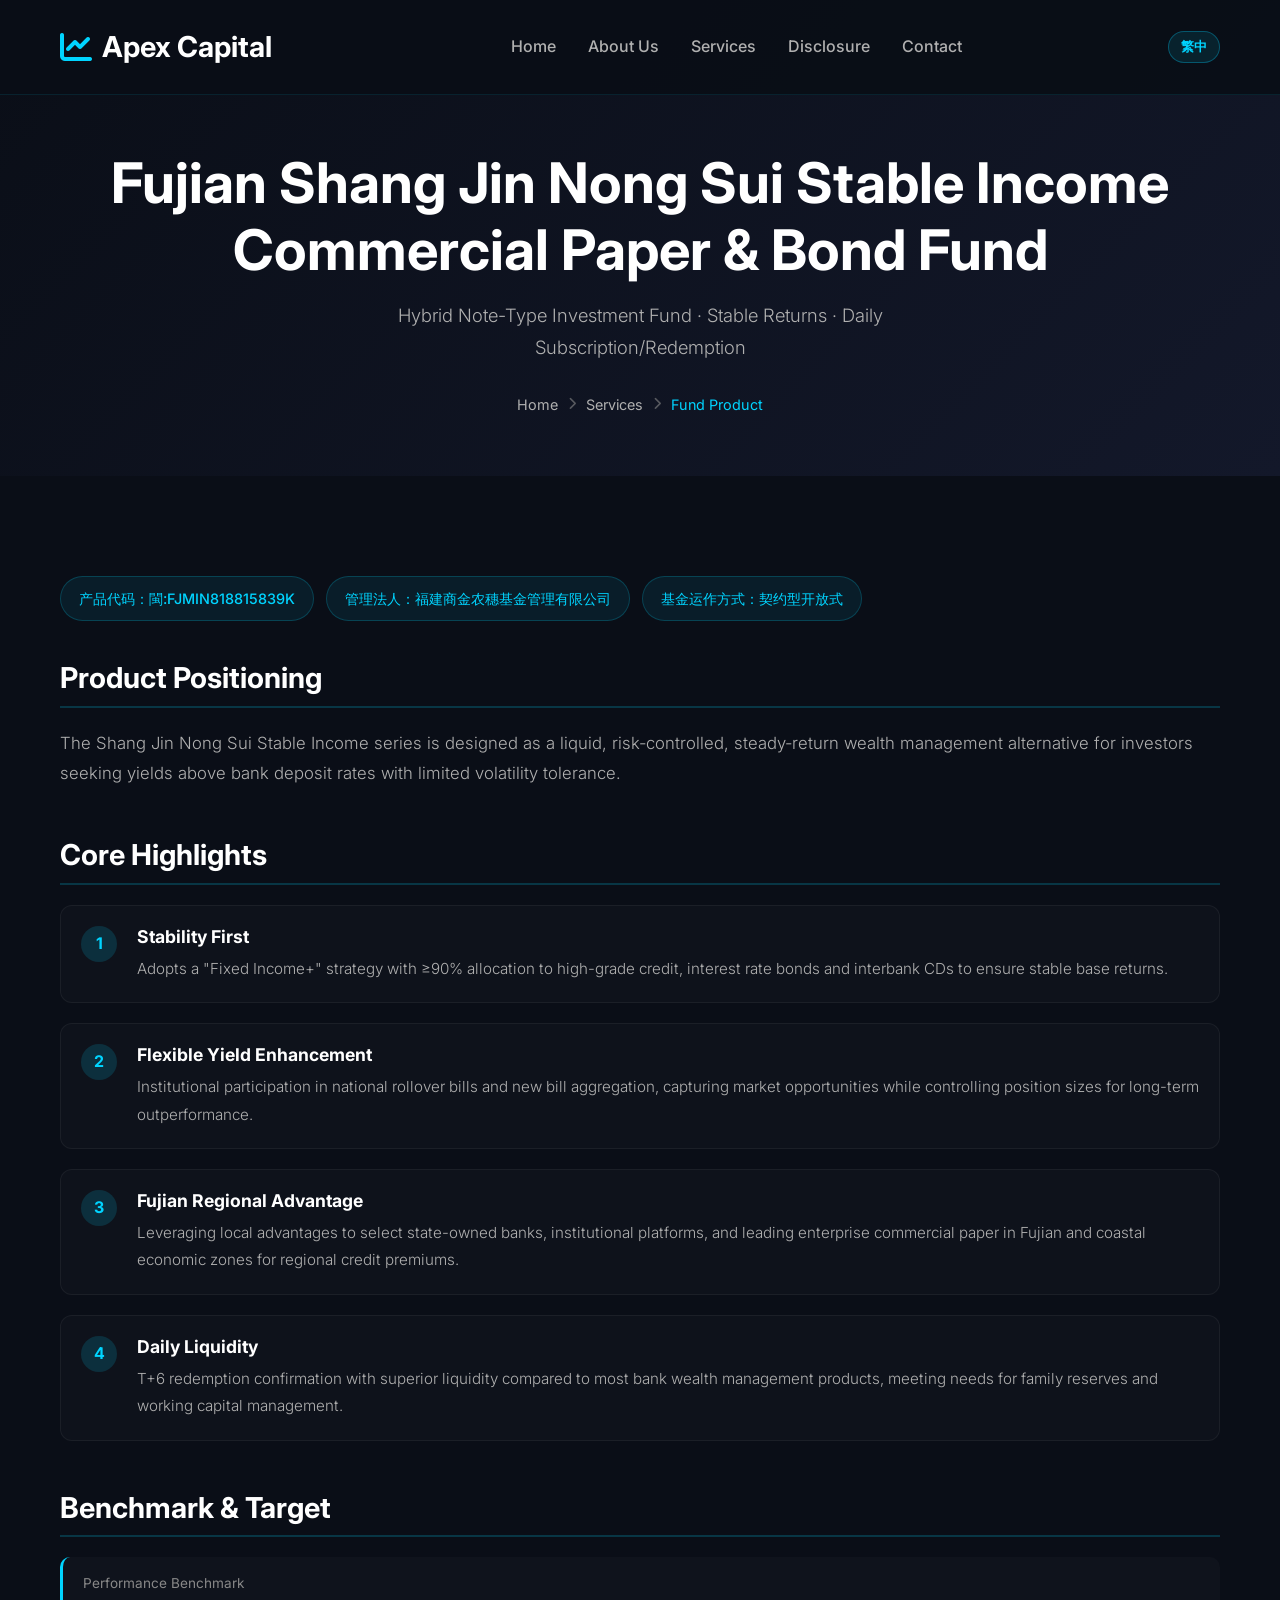
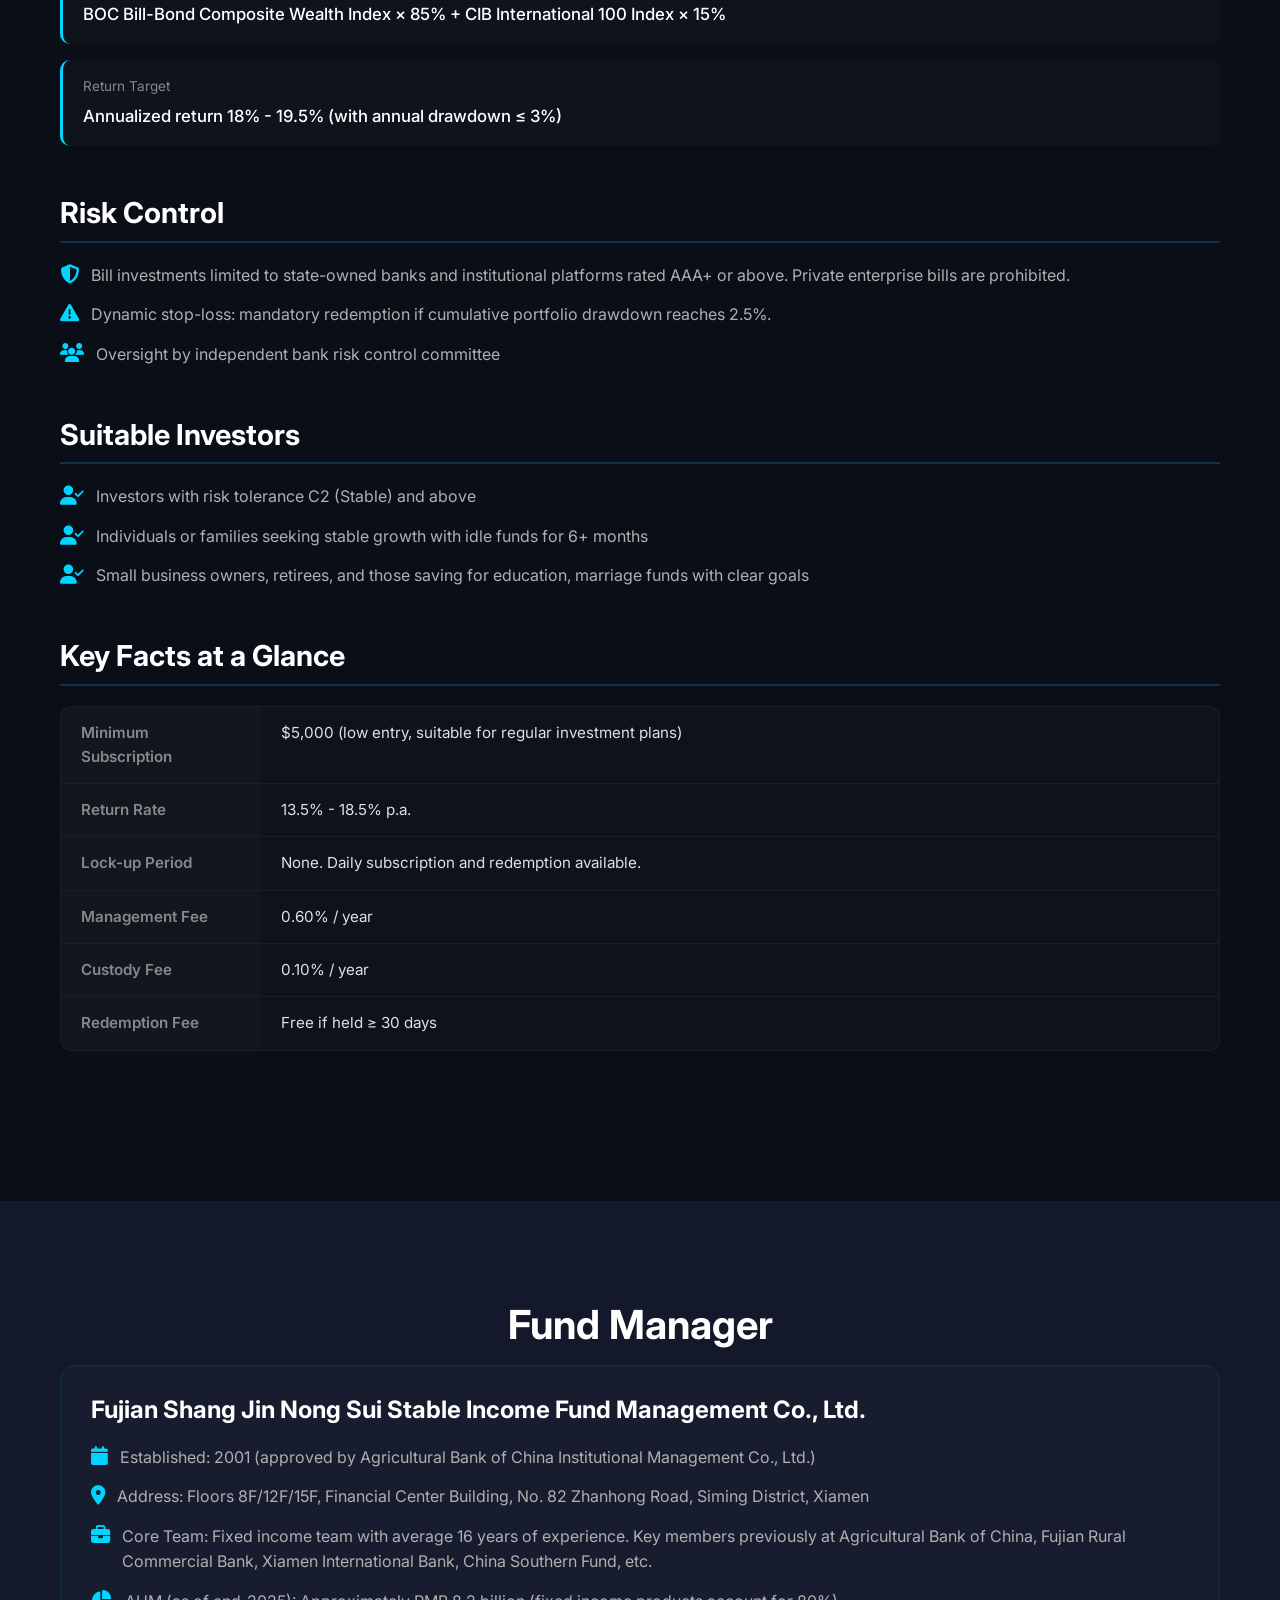
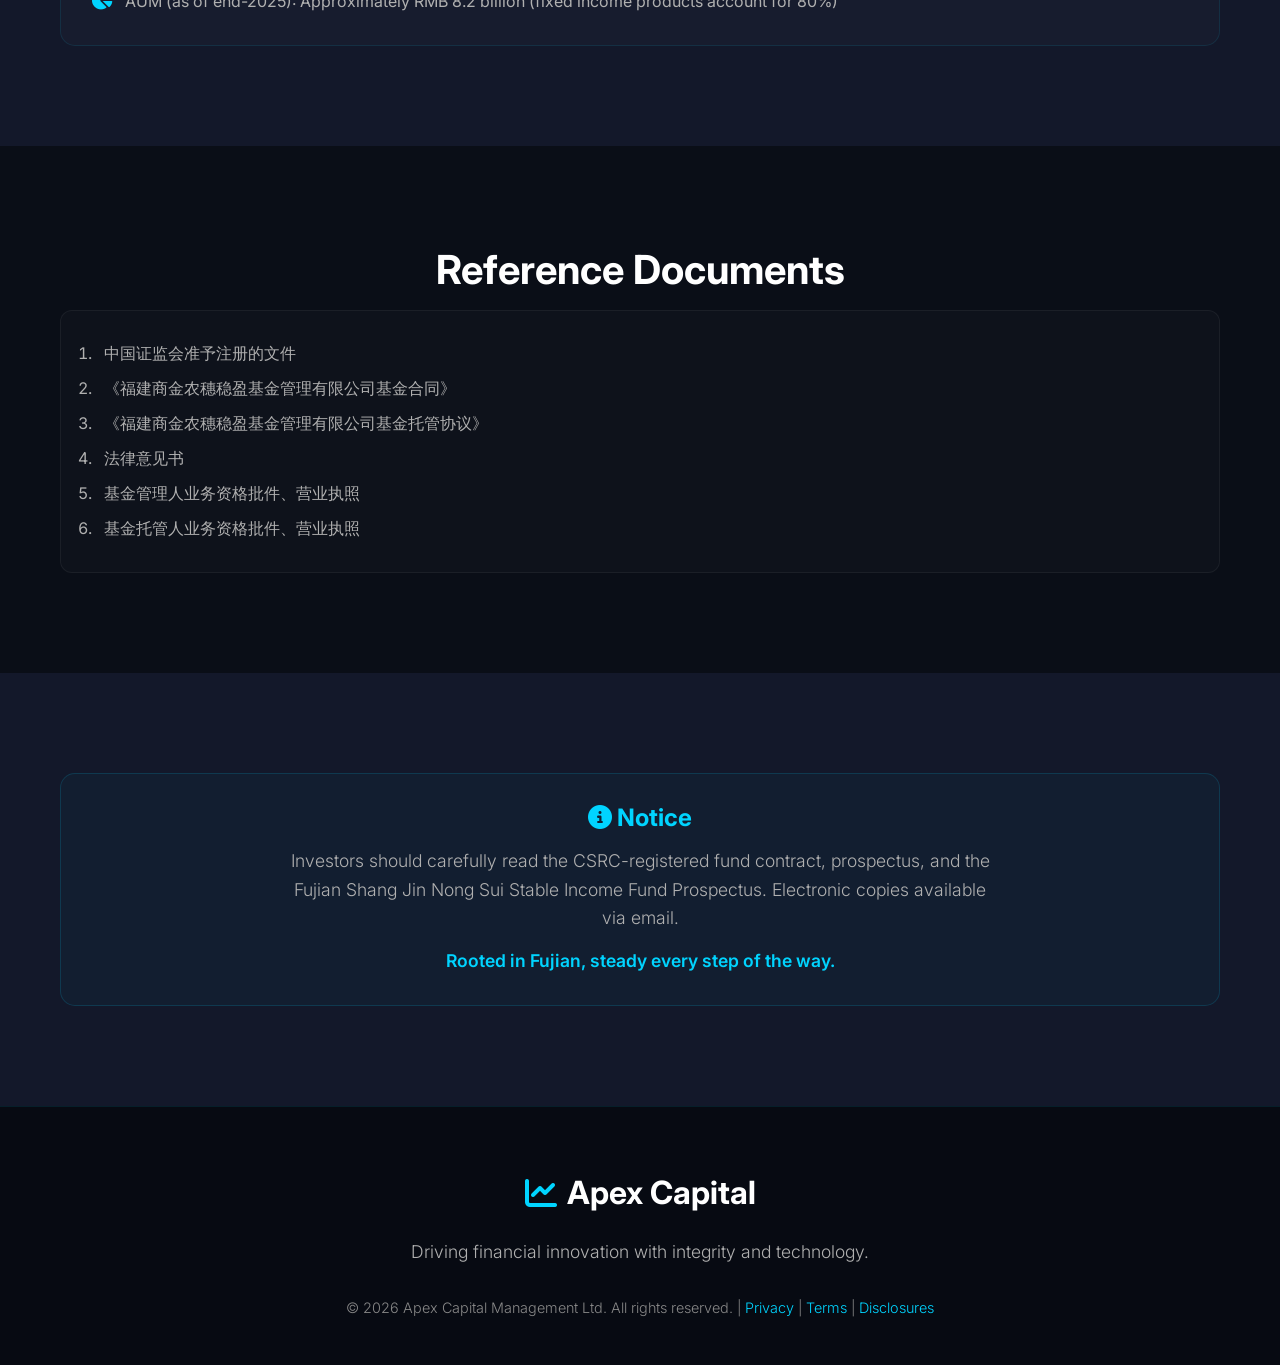
==== fund-product.html @ 437c489b "全部最低投资金额统一为5000美元" ====
<!DOCTYPE html>
<html lang="zh-Hant">
<head>
    <meta charset="UTF-8">
    <meta name="viewport" content="width=device-width, initial-scale=1.0">
    <title>福建商金农穗稳盈 - Apex Capital</title>
    <link rel="preconnect" href="https://fonts.googleapis.com">
    <link rel="preconnect" href="https://fonts.gstatic.com" crossorigin>
    <link rel="preconnect" href="https://cdnjs.cloudflare.com">
    <link rel="stylesheet" href="style.css">
    <link rel="stylesheet" href="https://cdnjs.cloudflare.com/ajax/libs/font-awesome/6.4.0/css/all.min.css" media="print" onload="this.media='all'">
    <link href="https://fonts.googleapis.com/css2?family=Inter:wght@300;400;500;600;700&display=swap" rel="stylesheet">
    <link rel="icon" type="image/x-icon" href="favicon.ico">
    <script src="lang.js" defer></script>
</head>
<body>
    <nav class="navbar">
        <div class="container">
            <a href="index.html" class="logo">
                <i class="fas fa-chart-line"></i>
                <span>Apex Capital</span>
            </a>
            <ul class="nav-links">
                <li><a href="index.html#home" data-i18n="nav.home">Home</a></li>
                <li><a href="index.html#about" data-i18n="nav.about">About Us</a></li>
                <li><a href="services.html" data-i18n="nav.services">Services</a></li>
                <li><a href="index.html#disclosure" data-i18n="nav.disclosure">Disclosure</a></li>
                <li><a href="index.html#contact" data-i18n="nav.contact">Contact</a></li>
            </ul>
            <div class="nav-actions">
                <button class="lang-toggle">繁中</button>
                <button class="menu-toggle">
                    <i class="fas fa-bars"></i>
                </button>
            </div>
        </div>
    </nav>

    <section class="page-header">
        <div class="container">
            <h1 data-i18n="fund.name">福建商金农穗稳盈收益类商票及债券基金</h1>
            <p class="subtitle" data-i18n="fund.subtitle">混合型票据类投资基金 · 稳健收益 · 每日开放申赎</p>
            <div class="breadcrumb">
                <a href="index.html" data-i18n="reg.breadcrumb.home">Home</a> <i class="fas fa-chevron-right"></i>
                <a href="services.html" data-i18n="nav.services">Services</a> <i class="fas fa-chevron-right"></i>
                <span data-i18n="fund.breadcrumb">Fund Product</span>
            </div>
        </div>
    </section>

    <section class="section">
        <div class="container">
            <!-- Product Quick Info -->
            <div class="fund-quick-info">
                <div class="fund-tag">产品代码：閩:FJMIN818815839K</div>
                <div class="fund-tag">管理法人：福建商金农穗基金管理有限公司</div>
                <div class="fund-tag">基金运作方式：契约型开放式</div>
            </div>

            <!-- Product Positioning -->
            <div class="fund-section">
                <h2 data-i18n="fund.positioning.title">产品定位</h2>
                <p data-i18n="fund.positioning.desc">商金农穗稳盈商票债券系列致力于为投资者打造一款流动性较好、风险可控、收益稳健的理财替代工具。适合希望获得高于银行定期存款收益，并能承受有限波动的资金配置需求。</p>
            </div>

            <!-- Core Highlights -->
            <div class="fund-section">
                <h2 data-i18n="fund.highlights.title">核心亮点</h2>
                <div class="fund-highlights">
                    <div class="fund-highlight">
                        <div class="hl-num">1</div>
                        <div>
                            <h3 data-i18n="fund.h1.title">"稳"字当头</h3>
                            <p data-i18n="fund.h1.desc">采取"固收+"策略，不低于90%的资产配置于高等级信用、利率债及同业单，力求基础收益稳健。</p>
                        </div>
                    </div>
                    <div class="fund-highlight">
                        <div class="hl-num">2</div>
                        <div>
                            <h3 data-i18n="fund.h2.title">"重"在增厚，灵活增强</h3>
                            <p data-i18n="fund.h2.desc">经营及投资机构参与多项国家展期转票及新票统汇，在控制体量的前提下捕捉市场机会，力争长期超越纯商票展期收益。</p>
                        </div>
                    </div>
                    <div class="fund-highlight">
                        <div class="hl-num">3</div>
                        <div>
                            <h3 data-i18n="fund.h3.title">福建区域精选</h3>
                            <p data-i18n="fund.h3.desc">依托管理人在地优势，精选福建及沿海经济区国有银行、机构平台、龙头民生企业商票券，获取区域信用溢价，并参与各展期回购增加循环复利。</p>
                        </div>
                    </div>
                    <div class="fund-highlight">
                        <div class="hl-num">4</div>
                        <div>
                            <h3 data-i18n="fund.h4.title">每日开放，申赎灵活</h3>
                            <p data-i18n="fund.h4.desc">T+6确认赎回资金，流动性优于多数银行理财，满足家庭备用金、经营周转资金的灵活管理需求。</p>
                        </div>
                    </div>
                </div>
            </div>

            <!-- Benchmark & Target -->
            <div class="fund-section">
                <h2 data-i18n="fund.benchmark.title">基准与目标</h2>
                <div class="fund-metrics">
                    <div class="fund-metric">
                        <div class="metric-label" data-i18n="fund.benchmark.label">业绩比较基准</div>
                        <div class="metric-value" data-i18n="fund.benchmark.value">中银票债综合财富指数 × 85% + 商银国际100指数 × 15%</div>
                    </div>
                    <div class="fund-metric">
                        <div class="metric-label" data-i18n="fund.target.label">收益目标</div>
                        <div class="metric-value" data-i18n="fund.target.value">年化收益率 18% - 19.5%（控制年度回撤 ≤ 3%）</div>
                    </div>
                </div>
            </div>

            <!-- Risk Control -->
            <div class="fund-section">
                <h2 data-i18n="fund.risk.title">风控机制</h2>
                <ul class="fund-list">
                    <li><i class="fas fa-shield-alt"></i> <span data-i18n="fund.risk.1">票券投资只选国有银行、机构平台AAA+及以上信用评级，禁投私企民企票债</span></li>
                    <li><i class="fas fa-exclamation-triangle"></i> <span data-i18n="fund.risk.2">设有动态止损线：若组合累计回撤达2.5%，则强制赎回</span></li>
                    <li><i class="fas fa-users"></i> <span data-i18n="fund.risk.3">银行独立风控委员会监督</span></li>
                </ul>
            </div>

            <!-- Target Audience -->
            <div class="fund-section">
                <h2 data-i18n="fund.audience.title">适合人群</h2>
                <ul class="fund-list">
                    <li><i class="fas fa-user-check"></i> <span data-i18n="fund.audience.1">风险偏好C2（稳健型）及以上的投资者</span></li>
                    <li><i class="fas fa-user-check"></i> <span data-i18n="fund.audience.2">希望用6个月以上闲置资金进行稳健增值的个人或家庭</span></li>
                    <li><i class="fas fa-user-check"></i> <span data-i18n="fund.audience.3">小微企业经营主、退休人士及教育金、婚嫁金等目标明确的储备者</span></li>
                </ul>
            </div>

            <!-- Quick Facts Table -->
            <div class="fund-section">
                <h2 data-i18n="fund.facts.title">产品要素速览</h2>
                <div class="fund-table">
                    <div class="fund-row">
                        <div class="fund-cell label" data-i18n="fund.facts.min">最低认购金额</div>
                        <div class="fund-cell" data-i18n="fund.facts.min.val">$5,000 元（起投低，适用定投）</div>
                    </div>
                    <div class="fund-row">
                        <div class="fund-cell label" data-i18n="fund.facts.return">收益率</div>
                        <div class="fund-cell" data-i18n="fund.facts.return.val">年 13.5% — 18.5%</div>
                    </div>
                    <div class="fund-row">
                        <div class="fund-cell label" data-i18n="fund.facts.lockup">封闭期</div>
                        <div class="fund-cell" data-i18n="fund.facts.lockup.val">无，每日开放申赎</div>
                    </div>
                    <div class="fund-row">
                        <div class="fund-cell label" data-i18n="fund.facts.mgmtFee">管理费</div>
                        <div class="fund-cell" data-i18n="fund.facts.mgmtFee.val">0.60% / 年</div>
                    </div>
                    <div class="fund-row">
                        <div class="fund-cell label" data-i18n="fund.facts.custodyFee">托管费</div>
                        <div class="fund-cell" data-i18n="fund.facts.custodyFee.val">0.10% / 年</div>
                    </div>
                    <div class="fund-row">
                        <div class="fund-cell label" data-i18n="fund.facts.redemption">赎回费率</div>
                        <div class="fund-cell" data-i18n="fund.facts.redemption.val">持有 ≥ 30 天免赎回费</div>
                    </div>
                </div>
            </div>
        </div>
    </section>

    <!-- Manager Info -->
    <section class="section disclosure">
        <div class="container">
            <h2 class="section-title" data-i18n="fund.manager.title">管理人介绍</h2>
            <div class="manager-card">
                <h3 data-i18n="fund.manager.name">福建商金农穗稳盈基金管理有限公司</h3>
                <ul class="fund-list">
                    <li><i class="fas fa-calendar"></i> <span data-i18n="fund.manager.established">成立时间：2001年（经中国农业银行机构管理有限公司批准设立）</span></li>
                    <li><i class="fas fa-map-marker-alt"></i> <span data-i18n="fund.manager.address">办公地址：厦门市思明区展鸿路82号金融中心大厦8F/12F/15F</span></li>
                    <li><i class="fas fa-briefcase"></i> <span data-i18n="fund.manager.team">核心团队：固定收益团队平均从业经验16年，主要成员任职于中国农业银行、福建农商银行、厦门国际银行、南方基金等机构</span></li>
                    <li><i class="fas fa-chart-pie"></i> <span data-i18n="fund.manager.aum">管理规模（截至2025年末）：约82亿元人民币（其中固收类产品占80%）</span></li>
                </ul>
            </div>
        </div>
    </section>

    <!-- Filing Documents -->
    <section class="section">
        <div class="container">
            <h2 class="section-title" data-i18n="fund.filing.title">备查文件</h2>
            <div class="filing-list">
                <ol>
                    <li>中国证监会准予注册的文件</li>
                    <li>《福建商金农穗稳盈基金管理有限公司基金合同》</li>
                    <li>《福建商金农穗稳盈基金管理有限公司基金托管协议》</li>
                    <li>法律意见书</li>
                    <li>基金管理人业务资格批件、营业执照</li>
                    <li>基金托管人业务资格批件、营业执照</li>
                </ol>
            </div>
        </div>
    </section>

    <!-- Disclaimer -->
    <section class="section disclosure">
        <div class="container">
            <div class="disclaimer-card">
                <h3><i class="fas fa-info-circle"></i> <span data-i18n="fund.disclaimer.title">提示</span></h3>
                <p data-i18n="fund.disclaimer.desc">投资者请仔细阅读央行关于《范基金合同》《范招募说明书》及我司《福建商金农穗稳盈基金管理有限公司基金招募说明书》领取电子档邮件。</p>
                <p class="disclaimer-tagline" data-i18n="fund.disclaimer.tagline">深耕福建，稳健伴您每一步。</p>
            </div>
        </div>
    </section>

    <footer class="footer">
        <div class="container">
            <div class="footer-content">
                <div class="footer-logo">
                    <i class="fas fa-chart-line"></i> Apex Capital
                </div>
                <p class="footer-tagline" data-i18n="footer.tagline">Driving financial innovation with integrity and technology.</p>
                <p class="copyright">&copy; 2026 Apex Capital Management Ltd. <span data-i18n="footer.rights">All rights reserved.</span> | <a href="#" data-i18n="footer.privacy">Privacy</a> | <a href="#" data-i18n="footer.terms">Terms</a> | <a href="index.html#disclosure" data-i18n="footer.disclosures">Disclosures</a></p>
            </div>
        </div>
    </footer>

    <script>
        document.querySelector('.menu-toggle').addEventListener('click', function() {
            document.querySelector('.nav-links').classList.toggle('active');
        });
    </script>
</body>
</html>
---- style.css ----
/* Reset & Base */
* {
    margin: 0;
    padding: 0;
    box-sizing: border-box;
}

html {
    scroll-behavior: smooth;
}

body {
    font-family: 'Inter', sans-serif;
    background-color: #0a0e17;
    color: #e0e0e0;
    line-height: 1.6;
    overflow-x: hidden;
}

.container {
    width: 100%;
    max-width: 1200px;
    margin: 0 auto;
    padding: 0 20px;
}

/* Typography */
h1, h2, h3, h4 {
    font-weight: 700;
    line-height: 1.2;
}

h1 {
    font-size: 3.5rem;
    margin-bottom: 1rem;
}

h2 {
    font-size: 2.5rem;
    margin-bottom: 1rem;
}

h3 {
    font-size: 1.5rem;
    margin-bottom: 0.75rem;
}

p {
    font-size: 1.1rem;
    margin-bottom: 1rem;
    font-weight: 300;
}

.highlight {
    color: #00d4ff;
}

/* Navigation */
.navbar {
    background-color: rgba(10, 14, 23, 0.95);
    padding: 1.5rem 0;
    position: fixed;
    top: 0;
    width: 100%;
    z-index: 1000;
    border-bottom: 1px solid rgba(0, 212, 255, 0.1);
}

.navbar .container {
    display: flex;
    justify-content: space-between;
    align-items: center;
}

.logo {
    display: flex;
    align-items: center;
    font-size: 1.8rem;
    font-weight: 700;
    color: #fff;
    text-decoration: none;
}

.logo i {
    color: #00d4ff;
    margin-right: 10px;
    font-size: 2rem;
}

.nav-links {
    display: flex;
    list-style: none;
}

.nav-links li {
    margin-left: 2rem;
}

.nav-links a {
    color: #b0b0b0;
    text-decoration: none;
    font-weight: 500;
    font-size: 1rem;
    transition: color 0.3s;
    position: relative;
    padding: 5px 0;
}

.nav-links a:hover {
    color: #00d4ff;
}

.nav-links a::after {
    content: '';
    position: absolute;
    bottom: 0;
    left: 0;
    width: 0;
    height: 2px;
    background: #00d4ff;
    transition: width 0.3s;
}

.nav-links a:hover::after {
    width: 100%;
}

.nav-actions {
    display: flex;
    align-items: center;
    gap: 12px;
}

.lang-toggle {
    background: rgba(0, 212, 255, 0.1);
    color: #00d4ff;
    border: 1px solid rgba(0, 212, 255, 0.3);
    padding: 6px 12px;
    border-radius: 50px;
    font-size: 0.8rem;
    font-weight: 600;
    cursor: pointer;
    transition: all 0.3s;
    white-space: nowrap;
    min-width: 46px;
    text-align: center;
    line-height: 1.4;
}

.lang-toggle:hover {
    background: rgba(0, 212, 255, 0.2);
    box-shadow: 0 0 12px rgba(0, 212, 255, 0.15);
}

.menu-toggle {
    display: none;
    background: none;
    border: none;
    color: #fff;
    font-size: 1.5rem;
    cursor: pointer;
}

/* Hero */
.hero {
    padding: 180px 0 100px;
    background: linear-gradient(135deg, #0a0e17 0%, #0d1525 50%, #13182a 100%);
    overflow: hidden;
    position: relative;
}

.hero-bg {
    position: absolute;
    top: -50%;
    right: -20%;
    width: 800px;
    height: 800px;
    border-radius: 50%;
    background: radial-gradient(circle, rgba(0, 212, 255, 0.04) 0%, transparent 70%);
    pointer-events: none;
}

.hero .container {
    display: flex;
    align-items: center;
    justify-content: space-between;
    gap: 60px;
    position: relative;
    z-index: 1;
}

.hero-content {
    flex: 1;
    max-width: 620px;
}

.hero-badge {
    display: inline-flex;
    align-items: center;
    gap: 8px;
    background: rgba(0, 212, 255, 0.1);
    border: 1px solid rgba(0, 212, 255, 0.25);
    color: #00d4ff;
    padding: 6px 16px;
    border-radius: 50px;
    font-size: 0.8rem;
    font-weight: 600;
    margin-bottom: 20px;
    letter-spacing: 0.5px;
}

.hero h1 {
    color: #fff;
    font-size: 3.2rem;
    font-weight: 800;
    line-height: 1.25;
    margin-bottom: 1.2rem;
}

.hero h1 .highlight {
    background: linear-gradient(90deg, #00d4ff, #0099ff);
    -webkit-background-clip: text;
    -webkit-text-fill-color: transparent;
    background-clip: text;
}

.subtitle {
    font-size: 1.15rem;
    color: #b0b0b0;
    max-width: 540px;
    margin-bottom: 2rem;
    line-height: 1.7;
}

.btn-primary {
    display: inline-flex;
    align-items: center;
    gap: 8px;
    background: linear-gradient(135deg, #0066ff, #00d4ff);
    color: white;
    padding: 15px 32px;
    border-radius: 50px;
    text-decoration: none;
    font-weight: 600;
    font-size: 1rem;
    border: none;
    cursor: pointer;
    transition: transform 0.3s, box-shadow 0.3s;
    box-shadow: 0 8px 24px rgba(0, 212, 255, 0.25);
}

.btn-primary:hover {
    transform: translateY(-3px);
    box-shadow: 0 16px 36px rgba(0, 212, 255, 0.35);
}

.btn-outline {
    display: inline-flex;
    align-items: center;
    gap: 8px;
    background: transparent;
    color: #fff;
    padding: 15px 28px;
    border-radius: 50px;
    text-decoration: none;
    font-weight: 600;
    font-size: 1rem;
    border: 1px solid rgba(255, 255, 255, 0.25);
    transition: all 0.3s;
}

.btn-outline:hover {
    border-color: #00d4ff;
    color: #00d4ff;
    transform: translateY(-2px);
}

.hero-actions {
    display: flex;
    gap: 16px;
    margin-bottom: 40px;
    flex-wrap: wrap;
}

.hero-stats {
    display: flex;
    gap: 40px;
    padding-top: 30px;
    border-top: 1px solid rgba(255, 255, 255, 0.06);
}

.hero-stat {
    display: flex;
    flex-direction: column;
    gap: 4px;
}

.stat-value {
    font-size: 2rem;
    font-weight: 800;
    color: #fff;
}

.stat-unit {
    font-size: 1rem;
    color: #00d4ff;
    font-weight: 600;
    margin-left: 2px;
}

.stat-label {
    font-size: 0.8rem;
    color: #888;
}

.hero-visual {
    flex-shrink: 0;
    position: relative;
    display: flex;
    align-items: center;
    justify-content: center;
}

.visual-ring {
    position: absolute;
    width: 340px;
    height: 340px;
    border-radius: 50%;
    border: 1px solid rgba(0, 212, 255, 0.1);
    animation: spin 20s linear infinite;
}

.visual-ring-2 {
    position: absolute;
    width: 280px;
    height: 280px;
    border-radius: 50%;
    border: 1px solid rgba(0, 212, 255, 0.06);
    animation: spin 15s linear infinite reverse;
}

@keyframes spin {
    from { transform: rotate(0deg); }
    to { transform: rotate(360deg); }
}

.hero-card {
    position: relative;
    z-index: 2;
    background: rgba(10, 18, 30, 0.9);
    border: 1px solid rgba(0, 212, 255, 0.2);
    border-radius: 16px;
    padding: 24px;
    width: 260px;
    backdrop-filter: blur(10px);
}

.hero-card-header {
    display: flex;
    align-items: center;
    gap: 8px;
    color: #00d4ff;
    font-weight: 700;
    font-size: 0.9rem;
    margin-bottom: 16px;
    padding-bottom: 12px;
    border-bottom: 1px solid rgba(255, 255, 255, 0.06);
}

.hero-card-body {
    display: flex;
    flex-direction: column;
    gap: 12px;
}

.hero-card-row {
    display: flex;
    justify-content: space-between;
    align-items: center;
}

.hcr-label { color: #888; font-size: 0.85rem; }
.hcr-value { color: #fff; font-weight: 600; font-size: 0.95rem; }

/* Section Header */
.section {
    padding: 100px 0;
}

.section-header {
    text-align: center;
    margin-bottom: 50px;
}

.section-tag {
    display: inline-block;
    background: rgba(0, 212, 255, 0.08);
    color: #00d4ff;
    padding: 5px 16px;
    border-radius: 50px;
    font-size: 0.8rem;
    font-weight: 600;
    letter-spacing: 1px;
    text-transform: uppercase;
    margin-bottom: 16px;
}

.section-title {
    text-align: center;
    color: #fff;
    margin-bottom: 1rem;
}

.section-subtitle {
    text-align: center;
    color: #b0b0b0;
    max-width: 700px;
    margin: 0 auto 50px;
}

/* Featured Product */
.featured-product {
    background: linear-gradient(135deg, rgba(0, 102, 255, 0.06), rgba(0, 212, 255, 0.04));
    border: 1px solid rgba(0, 212, 255, 0.15);
    border-radius: 24px;
    padding: 50px;
    position: relative;
    overflow: hidden;
}

.featured-badge {
    position: absolute;
    top: 20px;
    right: 20px;
    background: linear-gradient(135deg, #0066ff, #00d4ff);
    color: #fff;
    padding: 8px 18px;
    border-radius: 50px;
    font-size: 0.8rem;
    font-weight: 700;
    display: flex;
    align-items: center;
    gap: 6px;
}

.featured-content {
    display: grid;
    grid-template-columns: 1fr 300px;
    gap: 50px;
    align-items: start;
}

.featured-left {
    display: flex;
    flex-direction: column;
}

.fp-icon {
    width: 56px;
    height: 56px;
    border-radius: 14px;
    background: rgba(0, 212, 255, 0.1);
    display: flex;
    align-items: center;
    justify-content: center;
    font-size: 1.6rem;
    color: #00d4ff;
    margin-bottom: 16px;
}

.fp-name {
    font-size: 1.8rem;
    color: #fff;
    font-weight: 700;
    margin-bottom: 12px;
    line-height: 1.3;
}

.fp-tags {
    display: flex;
    flex-wrap: wrap;
    gap: 8px;
    margin-bottom: 16px;
}

.fp-tags span {
    background: rgba(255, 255, 255, 0.04);
    border: 1px solid rgba(255, 255, 255, 0.08);
    color: #b0b0b0;
    padding: 4px 12px;
    border-radius: 50px;
    font-size: 0.8rem;
}

.fp-desc {
    color: #b0b0b0;
    line-height: 1.8;
    font-size: 1rem;
    margin-bottom: 24px;
}

.fp-highlights {
    display: grid;
    grid-template-columns: 1fr 1fr;
    gap: 12px;
    margin-bottom: 28px;
}

.fph-item {
    display: flex;
    gap: 10px;
    align-items: flex-start;
    padding: 12px;
    background: rgba(255, 255, 255, 0.02);
    border-radius: 10px;
}

.fph-item i {
    color: #00d4ff;
    font-size: 1.1rem;
    margin-top: 2px;
}

.fph-item strong {
    display: block;
    color: #fff;
    font-size: 0.9rem;
    margin-bottom: 2px;
}

.fph-item span {
    color: #888;
    font-size: 0.8rem;
}

.featured-right {
    display: flex;
    flex-direction: column;
    gap: 20px;
}

.featured-table {
    background: rgba(0, 0, 0, 0.2);
    border-radius: 14px;
    padding: 24px;
    border: 1px solid rgba(255, 255, 255, 0.05);
}

.featured-table h4 {
    color: #00d4ff;
    font-size: 0.9rem;
    margin-bottom: 16px;
    display: flex;
    align-items: center;
    gap: 8px;
}

.ft-row {
    display: flex;
    justify-content: space-between;
    padding: 10px 0;
    border-bottom: 1px solid rgba(255, 255, 255, 0.04);
    font-size: 0.9rem;
}

.ft-row:last-child { border-bottom: none; }
.ft-row span:first-child { color: #888; }
.ft-row span:last-child { color: #e0e0e0; font-weight: 500; }

/* Service Cards (new) */
.service-cards {
    display: grid;
    grid-template-columns: repeat(3, 1fr);
    gap: 24px;
}

.service-card-new {
    background: rgba(255, 255, 255, 0.02);
    border: 1px solid rgba(255, 255, 255, 0.06);
    border-radius: 16px;
    padding: 32px;
    text-decoration: none;
    transition: all 0.3s;
    display: flex;
    flex-direction: column;
}

.service-card-new:hover {
    border-color: rgba(0, 212, 255, 0.25);
    transform: translateY(-6px);
    box-shadow: 0 16px 40px rgba(0, 0, 0, 0.3);
}

.scn-icon {
    width: 48px;
    height: 48px;
    border-radius: 12px;
    background: rgba(0, 212, 255, 0.08);
    display: flex;
    align-items: center;
    justify-content: center;
    font-size: 1.3rem;
    color: #00d4ff;
    margin-bottom: 18px;
}

.service-card-new h3 {
    color: #fff;
    font-size: 1.15rem;
    margin-bottom: 10px;
}

.service-card-new p {
    color: #888;
    font-size: 0.9rem;
    line-height: 1.6;
    margin: 0 0 16px;
    flex: 1;
}

.scn-link {
    color: #00d4ff;
    font-size: 0.85rem;
    font-weight: 600;
    display: flex;
    align-items: center;
    gap: 6px;
    transition: gap 0.3s;
}

.service-card-new:hover .scn-link { gap: 10px; }

/* Features */
.features {
    display: grid;
    grid-template-columns: repeat(auto-fit, minmax(300px, 1fr));
    gap: 30px;
    margin-top: 50px;
}

.feature-card {
    background: rgba(255, 255, 255, 0.03);
    border-radius: 20px;
    padding: 30px;
    border: 1px solid rgba(0, 212, 255, 0.1);
    transition: transform 0.3s, border-color 0.3s;
}

.feature-card:hover {
    transform: translateY(-10px);
    border-color: #00d4ff;
}

.feature-icon {
    font-size: 3rem;
    color: #00d4ff;
    margin-bottom: 20px;
}

.feature-card h3 {
    color: #fff;
}

.feature-card p {
    color: #b0b0b0;
}

/* Disclosure */
.disclosure {
    background: #13182a;
}

.disclosure-content {
    display: grid;
    grid-template-columns: repeat(auto-fit, minmax(300px, 1fr));
    gap: 30px;
    margin-top: 50px;
}

.disclosure-card {
    background: rgba(255, 255, 255, 0.03);
    border-radius: 15px;
    padding: 30px;
    border-left: 5px solid #00d4ff;
}

.disclosure-card h3 {
    color: #fff;
    display: flex;
    align-items: center;
    margin-bottom: 20px;
}

.disclosure-card h3 i {
    margin-right: 10px;
    color: #00d4ff;
}

.disclosure-card ul {
    list-style: none;
}

.disclosure-card li {
    padding: 8px 0;
    border-bottom: 1px solid rgba(255, 255, 255, 0.05);
}

.disclosure-card a {
    color: #00d4ff;
    text-decoration: none;
    font-weight: 500;
}

.disclosure-card a:hover {
    text-decoration: underline;
}

.report-loading {
    color: #888;
    font-style: italic;
}

.recent-icon {
    color: #00d4ff;
    margin-right: 4px;
    font-size: 0.85rem;
}

.recent-date {
    color: #666;
    font-size: 0.8rem;
    margin-left: 6px;
}

/* Contact */
.contact-wrapper {
    display: grid;
    grid-template-columns: 1fr 1fr;
    gap: 50px;
    margin-top: 50px;
}

.social-section {
    display: flex;
    justify-content: center;
    align-items: center;
}

.social-card {
    background: rgba(255, 255, 255, 0.03);
    border-radius: 20px;
    padding: 30px;
    border: 1px solid rgba(0, 212, 255, 0.2);
    text-align: center;
    width: 100%;
    max-width: 350px;
}

.social-card h3 {
    color: #fff;
    margin-bottom: 25px;
}

.social-links {
    display: flex;
    flex-direction: column;
    gap: 15px;
}

.social-link {
    display: flex;
    flex-direction: column;
    gap: 8px;
    padding: 18px 20px;
    border-radius: 12px;
    text-decoration: none;
    transition: all 0.3s;
}

.social-label {
    display: flex;
    align-items: center;
    gap: 8px;
    font-size: 0.75rem;
    font-weight: 600;
    text-transform: uppercase;
    letter-spacing: 0.5px;
    opacity: 0.8;
}

.social-label i {
    font-size: 1rem;
    width: 20px;
    text-align: center;
}

.social-account {
    font-size: 1rem;
    font-weight: 500;
    padding-left: 28px;
}

.social-link.telegram {
    background: rgba(0, 136, 204, 0.15);
    color: #0088cc;
    border: 1px solid rgba(0, 136, 204, 0.25);
}

.social-link.telegram:hover {
    background: rgba(0, 136, 204, 0.3);
    transform: translateY(-2px);
}

.social-link.whatsapp {
    background: rgba(37, 211, 102, 0.15);
    color: #25d366;
    border: 1px solid rgba(37, 211, 102, 0.25);
}

.social-link.whatsapp:hover {
    background: rgba(37, 211, 102, 0.3);
    transform: translateY(-2px);
}

.social-link.wechat {
    background: rgba(0, 212, 255, 0.15);
    color: #00d4ff;
    border: 1px solid rgba(0, 212, 255, 0.25);
}

.social-link.wechat:hover {
    background: rgba(0, 212, 255, 0.3);
    transform: translateY(-2px);
}

.contact-info {
    display: flex;
    flex-direction: column;
    gap: 25px;
}

.info-item {
    display: flex;
    align-items: flex-start;
    gap: 20px;
}

.info-item i {
    font-size: 1.5rem;
    color: #00d4ff;
    margin-top: 5px;
}

.info-item h4 {
    color: #fff;
}

.info-item p {
    color: #b0b0b0;
    margin: 0;
}


/* Footer */
.footer {
    background: #070a12;
    padding: 60px 0 30px;
    text-align: center;
    border-top: 1px solid rgba(0, 212, 255, 0.1);
}

.footer-logo {
    font-size: 2rem;
    font-weight: 700;
    color: #fff;
    margin-bottom: 20px;
    display: flex;
    align-items: center;
    justify-content: center;
    gap: 10px;
}

.footer-logo i {
    color: #00d4ff;
}

.footer-tagline {
    color: #b0b0b0;
    max-width: 600px;
    margin: 0 auto 30px;
}

.copyright {
    color: #888;
    font-size: 0.9rem;
}

.copyright a {
    color: #00d4ff;
    text-decoration: none;
}

/* More Button */
.btn-more {
    display: inline-flex;
    align-items: center;
    gap: 10px;
    background: rgba(0, 212, 255, 0.1);
    color: #00d4ff;
    padding: 12px 25px;
    border-radius: 50px;
    text-decoration: none;
    font-weight: 600;
    font-size: 0.95rem;
    border: 1px solid rgba(0, 212, 255, 0.3);
    transition: all 0.3s;
    margin-top: 20px;
}

.btn-more:hover {
    background: rgba(0, 212, 255, 0.2);
    transform: translateY(-2px);
    box-shadow: 0 5px 15px rgba(0, 212, 255, 0.1);
}

/* Page Header */
.page-header {
    padding: 150px 0 60px;
    background: linear-gradient(135deg, #0a0e17 0%, #13182a 100%);
    text-align: center;
}

.page-header h1 {
    color: #fff;
    margin-bottom: 1rem;
}

.page-header .subtitle {
    color: #b0b0b0;
    max-width: 700px;
    margin: 0 auto 30px;
}

.breadcrumb {
    display: flex;
    align-items: center;
    justify-content: center;
    gap: 10px;
    color: #888;
    font-size: 0.9rem;
    flex-wrap: wrap;
}

.breadcrumb a {
    color: #b0b0b0;
    text-decoration: none;
    transition: color 0.3s;
}

.breadcrumb a:hover {
    color: #00d4ff;
}

.breadcrumb i {
    font-size: 0.8rem;
    opacity: 0.6;
}

.breadcrumb span {
    color: #00d4ff;
}

/* Filters */
.filters {
    background: rgba(255, 255, 255, 0.03);
    border-radius: 15px;
    padding: 25px;
    margin-bottom: 40px;
    border: 1px solid rgba(0, 212, 255, 0.1);
}

.filters h3 {
    color: #fff;
    margin-bottom: 15px;
    font-size: 1.2rem;
}

.filter-buttons {
    display: flex;
    flex-wrap: wrap;
    gap: 10px;
}

.filter-btn {
    background: rgba(255, 255, 255, 0.05);
    color: #b0b0b0;
    border: 1px solid rgba(255, 255, 255, 0.1);
    padding: 8px 18px;
    border-radius: 50px;
    font-size: 0.9rem;
    cursor: pointer;
    transition: all 0.3s;
}

.filter-btn:hover {
    background: rgba(0, 212, 255, 0.1);
    color: #00d4ff;
    border-color: rgba(0, 212, 255, 0.3);
}

.filter-btn.active {
    background: rgba(0, 212, 255, 0.2);
    color: #00d4ff;
    border-color: #00d4ff;
}

/* Reports Grid */
.reports-grid {
    display: flex;
    flex-direction: column;
    gap: 40px;
}

.year-title {
    color: #fff;
    font-size: 1.8rem;
    margin-bottom: 25px;
    padding-bottom: 10px;
    border-bottom: 2px solid rgba(0, 212, 255, 0.3);
}

.report-cards {
    display: flex;
    flex-direction: column;
    gap: 20px;
}

.report-card {
    display: flex;
    align-items: center;
    background: rgba(255, 255, 255, 0.03);
    border-radius: 15px;
    padding: 25px;
    border: 1px solid rgba(0, 212, 255, 0.1);
    transition: all 0.3s;
    gap: 25px;
}

.report-card:hover {
    transform: translateY(-5px);
    border-color: #00d4ff;
    box-shadow: 0 10px 30px rgba(0, 212, 255, 0.1);
}

.report-icon {
    font-size: 2.5rem;
    color: #00d4ff;
    min-width: 60px;
    text-align: center;
}

.report-info {
    flex: 1;
}

.report-info h3 {
    color: #fff;
    margin-bottom: 8px;
}

.report-meta {
    color: #888;
    font-size: 0.9rem;
    margin-bottom: 10px;
}

.report-info p {
    color: #b0b0b0;
    margin: 0;
    font-size: 1rem;
}

.report-actions {
    display: flex;
    gap: 15px;
    min-width: 250px;
}

.btn-download, .btn-view {
    display: inline-flex;
    align-items: center;
    gap: 8px;
    padding: 10px 20px;
    border-radius: 50px;
    text-decoration: none;
    font-weight: 600;
    font-size: 0.9rem;
    transition: all 0.3s;
}

.btn-download {
    background: rgba(0, 212, 255, 0.1);
    color: #00d4ff;
    border: 1px solid rgba(0, 212, 255, 0.3);
}

.btn-download:hover {
    background: rgba(0, 212, 255, 0.2);
    transform: translateY(-2px);
}

.btn-view {
    background: rgba(255, 255, 255, 0.05);
    color: #b0b0b0;
    border: 1px solid rgba(255, 255, 255, 0.1);
}

.btn-view:hover {
    background: rgba(255, 255, 255, 0.1);
    color: #fff;
    transform: translateY(-2px);
}

/* Archive Notice */
.archive-notice {
    display: flex;
    align-items: center;
    gap: 25px;
    background: rgba(0, 212, 255, 0.05);
    border-radius: 15px;
    padding: 25px;
    margin-top: 50px;
    border: 1px solid rgba(0, 212, 255, 0.2);
}

.notice-icon {
    font-size: 3rem;
    color: #00d4ff;
}

.notice-content h3 {
    color: #fff;
    margin-bottom: 10px;
}

.notice-content p {
    color: #b0b0b0;
    margin: 0;
}

/* No Results */
.no-results {
    display: flex;
    align-items: center;
    gap: 25px;
    background: rgba(255, 255, 255, 0.02);
    border-radius: 15px;
    padding: 25px;
    border: 1px solid rgba(255, 255, 255, 0.08);
    margin-bottom: 30px;
}

.no-results .notice-content h3 {
    color: #fff;
    margin-bottom: 8px;
}

.no-results .notice-content p {
    color: #888;
    margin: 0;
}

.no-results code {
    background: rgba(0, 212, 255, 0.1);
    color: #00d4ff;
    padding: 2px 8px;
    border-radius: 4px;
    font-size: 0.9rem;
}

/* Last Updated */
.last-updated {
    text-align: center;
    color: #666;
    font-size: 0.8rem;
    margin-top: 10px;
    margin-bottom: 30px;
}

.notice-content a {
    color: #00d4ff;
    text-decoration: none;
}

.notice-content a:hover {
    text-decoration: underline;
}

/* Navigation active state */
.nav-links a.active {
    color: #00d4ff;
}

.nav-links a.active::after {
    width: 100%;
}

/* Services Page */
.services-detail {
    display: flex;
    flex-direction: column;
    gap: 80px;
}

.service-block {
    display: flex;
    align-items: flex-start;
    gap: 50px;
}

.service-block.reverse {
    flex-direction: row-reverse;
}

.service-icon-large {
    font-size: 4rem;
    color: #00d4ff;
    min-width: 100px;
    text-align: center;
    background: rgba(0, 212, 255, 0.05);
    border-radius: 20px;
    padding: 30px;
    border: 1px solid rgba(0, 212, 255, 0.15);
}

.service-content h2 {
    color: #fff;
    margin-bottom: 15px;
}

.service-intro {
    color: #b0b0b0;
    font-size: 1.15rem;
    margin-bottom: 25px;
    line-height: 1.7;
}

.service-features {
    display: flex;
    flex-direction: column;
    gap: 18px;
}

.service-feature {
    display: flex;
    align-items: flex-start;
    gap: 15px;
}

.service-feature i {
    color: #00d4ff;
    font-size: 1.3rem;
    margin-top: 3px;
}

.service-feature h4 {
    color: #fff;
    margin-bottom: 5px;
    font-size: 1.1rem;
}

.service-feature p {
    color: #b0b0b0;
    margin: 0;
    font-size: 0.95rem;
}

/* CTA Section */
.cta-section {
    background: linear-gradient(135deg, #0a0e17 0%, #13182a 100%);
}

.cta-card {
    text-align: center;
    background: rgba(0, 212, 255, 0.03);
    border-radius: 20px;
    padding: 60px 40px;
    border: 1px solid rgba(0, 212, 255, 0.15);
}

.cta-card h2 {
    color: #fff;
    margin-bottom: 15px;
}

.cta-card p {
    color: #b0b0b0;
    max-width: 600px;
    margin: 0 auto 30px;
}

/* Fund Product Page */
.fund-quick-info {
    display: flex;
    flex-wrap: wrap;
    gap: 12px;
    margin-bottom: 40px;
}

.fund-tag {
    background: rgba(0, 212, 255, 0.08);
    color: #00d4ff;
    border: 1px solid rgba(0, 212, 255, 0.2);
    padding: 10px 18px;
    border-radius: 50px;
    font-size: 0.9rem;
    font-weight: 500;
}

.fund-section {
    margin-bottom: 50px;
}

.fund-section h2 {
    color: #fff;
    font-size: 1.8rem;
    margin-bottom: 20px;
    padding-bottom: 10px;
    border-bottom: 2px solid rgba(0, 212, 255, 0.2);
}

.fund-section p {
    color: #b0b0b0;
    line-height: 1.8;
    font-size: 1.05rem;
}

.fund-highlights {
    display: flex;
    flex-direction: column;
    gap: 20px;
}

.fund-highlight {
    display: flex;
    gap: 20px;
    background: rgba(255, 255, 255, 0.02);
    border-radius: 12px;
    padding: 20px;
    border: 1px solid rgba(255, 255, 255, 0.05);
    transition: border-color 0.3s;
}

.fund-highlight:hover {
    border-color: rgba(0, 212, 255, 0.2);
}

.hl-num {
    background: rgba(0, 212, 255, 0.15);
    color: #00d4ff;
    width: 36px;
    height: 36px;
    border-radius: 50%;
    display: flex;
    align-items: center;
    justify-content: center;
    font-weight: 700;
    font-size: 1rem;
    flex-shrink: 0;
}

.fund-highlight h3 {
    color: #fff;
    font-size: 1.1rem;
    margin-bottom: 8px;
}

.fund-highlight p {
    color: #b0b0b0;
    margin: 0;
    font-size: 0.95rem;
}

.fund-metrics {
    display: flex;
    flex-direction: column;
    gap: 16px;
}

.fund-metric {
    background: rgba(255, 255, 255, 0.02);
    border-radius: 10px;
    padding: 16px 20px;
    border-left: 3px solid #00d4ff;
}

.metric-label {
    color: #888;
    font-size: 0.85rem;
    margin-bottom: 6px;
}

.metric-value {
    color: #fff;
    font-size: 1.05rem;
    font-weight: 500;
}

.fund-list {
    list-style: none;
    display: flex;
    flex-direction: column;
    gap: 14px;
}

.fund-list li {
    color: #b0b0b0;
    display: flex;
    align-items: flex-start;
    gap: 12px;
    font-size: 1rem;
}

.fund-list li i {
    color: #00d4ff;
    font-size: 1.2rem;
    margin-top: 2px;
}

.fund-table {
    background: rgba(255, 255, 255, 0.02);
    border-radius: 12px;
    overflow: hidden;
    border: 1px solid rgba(255, 255, 255, 0.05);
}

.fund-row {
    display: grid;
    grid-template-columns: 200px 1fr;
    border-bottom: 1px solid rgba(255, 255, 255, 0.05);
}

.fund-row:last-child {
    border-bottom: none;
}

.fund-cell {
    padding: 14px 20px;
    color: #e0e0e0;
    font-size: 0.95rem;
}

.fund-cell.label {
    color: #888;
    font-weight: 600;
    background: rgba(255, 255, 255, 0.015);
}

.manager-card {
    background: rgba(255, 255, 255, 0.02);
    border-radius: 15px;
    padding: 30px;
    border: 1px solid rgba(0, 212, 255, 0.1);
}

.manager-card h3 {
    color: #fff;
    margin-bottom: 20px;
}

.filing-list {
    background: rgba(255, 255, 255, 0.02);
    border-radius: 12px;
    padding: 25px 35px;
    border: 1px solid rgba(255, 255, 255, 0.05);
}

.filing-list ol {
    color: #b0b0b0;
    line-height: 2.2;
}

.filing-list ol li {
    padding-left: 8px;
}

.disclaimer-card {
    background: rgba(0, 212, 255, 0.03);
    border-radius: 15px;
    padding: 30px;
    border: 1px solid rgba(0, 212, 255, 0.15);
    text-align: center;
}

.disclaimer-card h3 {
    color: #00d4ff;
    margin-bottom: 15px;
}

.disclaimer-card p {
    color: #b0b0b0;
    margin: 0 auto;
    max-width: 700px;
}

.disclaimer-tagline {
    color: #00d4ff !important;
    margin-top: 15px !important;
    font-weight: 600;
    font-size: 1.1rem;
}

/* Responsive */
@media (max-width: 992px) {
    h1 { font-size: 2.4rem; }
    h2 { font-size: 2rem; }
    .hero .container {
        flex-direction: column;
        text-align: center;
    }
    .hero-content { max-width: 100%; }
    .hero-stats { justify-content: center; }
    .hero-visual { display: none; }
    .hero-actions { justify-content: center; }
    .subtitle { margin-left: auto; margin-right: auto; }
    .contact-wrapper {
        grid-template-columns: 1fr;
    }
    .report-card {
        flex-direction: column;
        align-items: flex-start;
        gap: 20px;
    }
    .report-actions {
        min-width: auto;
        width: 100%;
        justify-content: flex-start;
    }
    .service-block,
    .service-block.reverse {
        flex-direction: column;
        gap: 30px;
    }
    .service-icon-large {
        min-width: auto;
        width: 100%;
    }
    .services-detail { gap: 50px; }
    .fund-row { grid-template-columns: 1fr; }
    .fund-quick-info { flex-direction: column; }
    .featured-content {
        grid-template-columns: 1fr;
        gap: 30px;
    }
    .fp-highlights {
        grid-template-columns: 1fr;
    }
    .featured-badge {
        position: relative;
        top: auto;
        right: auto;
        display: inline-flex;
        margin-bottom: 16px;
    }
    .service-cards {
        grid-template-columns: 1fr;
    }
    .featured-product { padding: 30px; }
    .fp-name { font-size: 1.4rem; }
}

@media (max-width: 768px) {
    .nav-links {
        display: none;
        position: absolute;
        top: 100%;
        left: 0;
        width: 100%;
        background: rgba(10, 14, 23, 0.98);
        flex-direction: column;
        padding: 20px;
        border-top: 1px solid rgba(0, 212, 255, 0.1);
    }
    .nav-links.active { display: flex; }
    .nav-links li { margin: 10px 0; }
    .menu-toggle { display: block; }
    .nav-actions { gap: 8px; }
    .lang-toggle { padding: 5px 10px; font-size: 0.75rem; min-width: 40px; }
    .features, .disclosure-content { grid-template-columns: 1fr; }
    .hero h1 { font-size: 1.8rem; }
    .hero { padding: 140px 0 60px; }
    .hero-stats { gap: 20px; flex-wrap: wrap; }
    .stat-value { font-size: 1.5rem; }
    .hero-actions { flex-direction: column; }
    .report-card { flex-direction: column; align-items: flex-start; gap: 20px; }
    .report-actions { min-width: auto; width: 100%; flex-direction: column; gap: 10px; }
    .btn-download, .btn-view { width: 100%; justify-content: center; }
    .archive-notice { flex-direction: column; text-align: center; gap: 20px; }
    .no-results { flex-direction: column; text-align: center; gap: 20px; }
    .filter-buttons { justify-content: center; }
    .featured-product { padding: 20px; }
    .fp-name { font-size: 1.2rem; }
    .service-cards { grid-template-columns: 1fr; }
    .hero-badge { font-size: 0.7rem; }
}
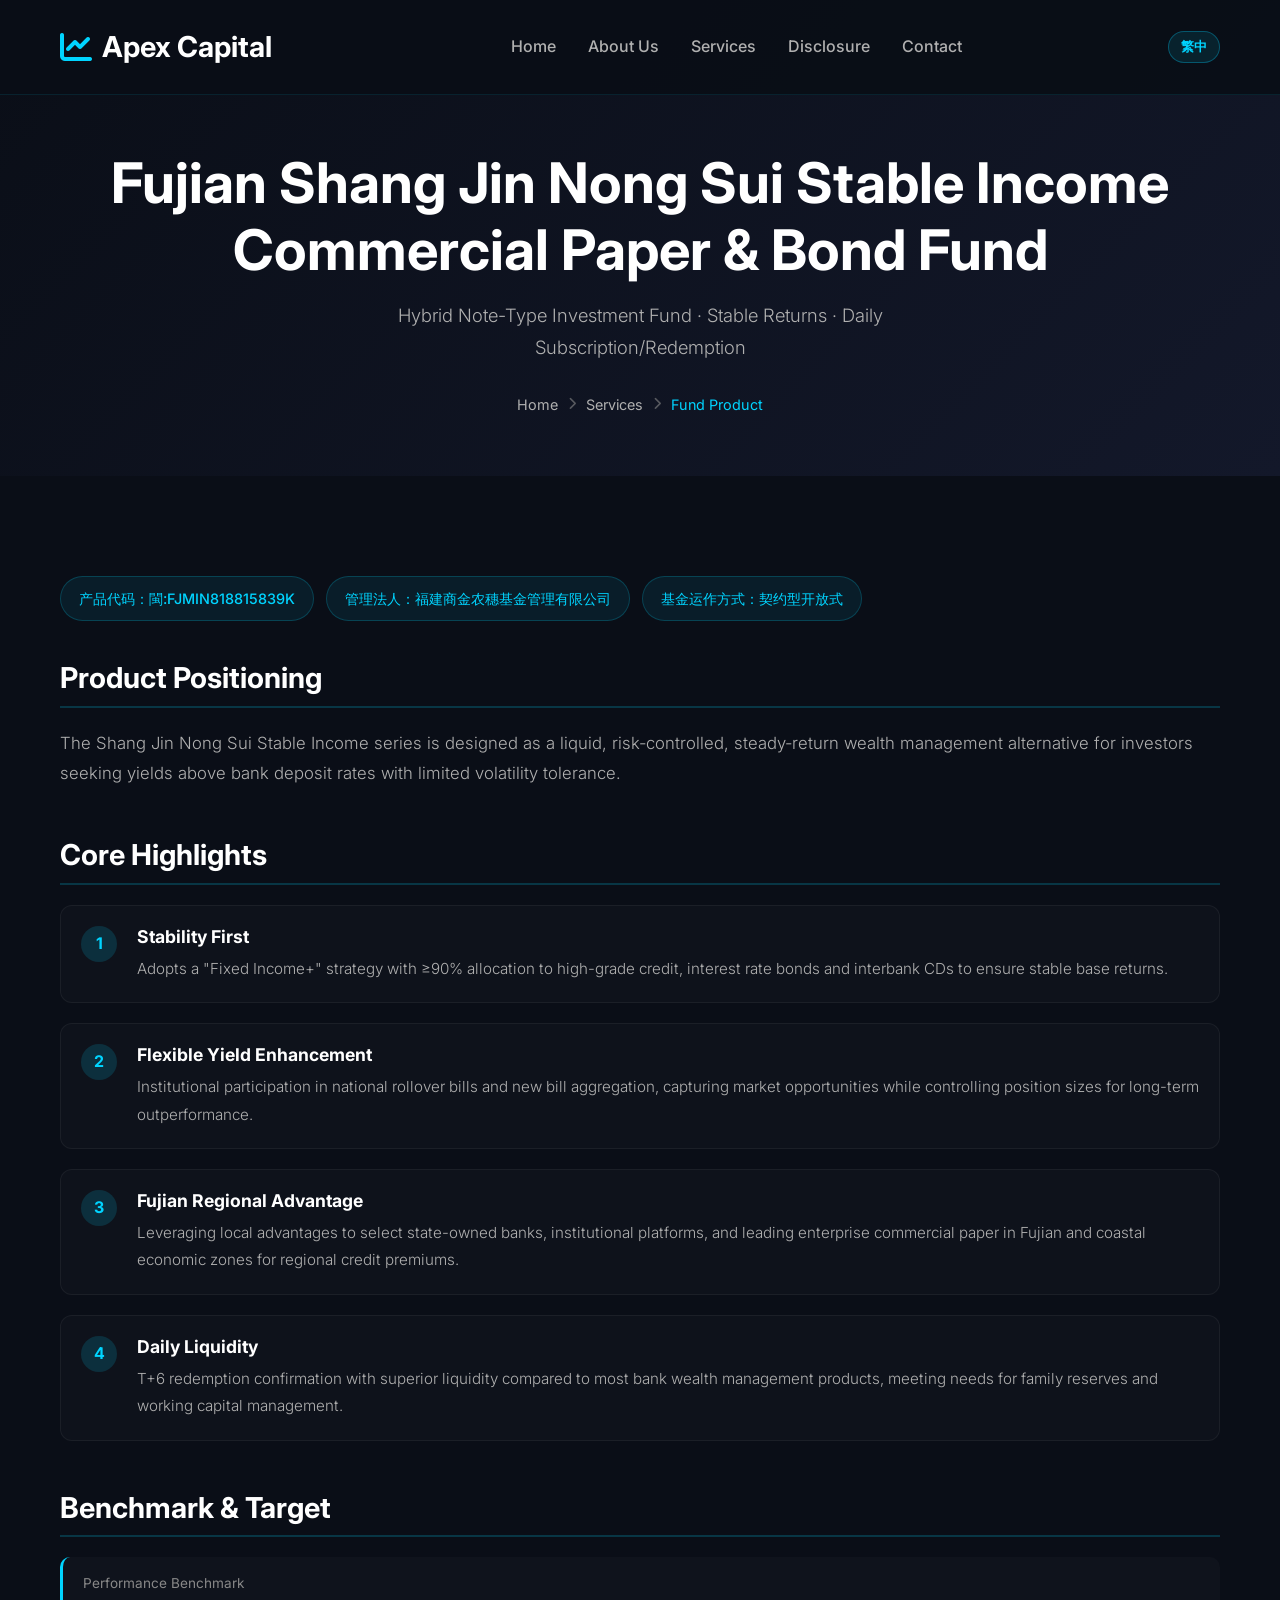
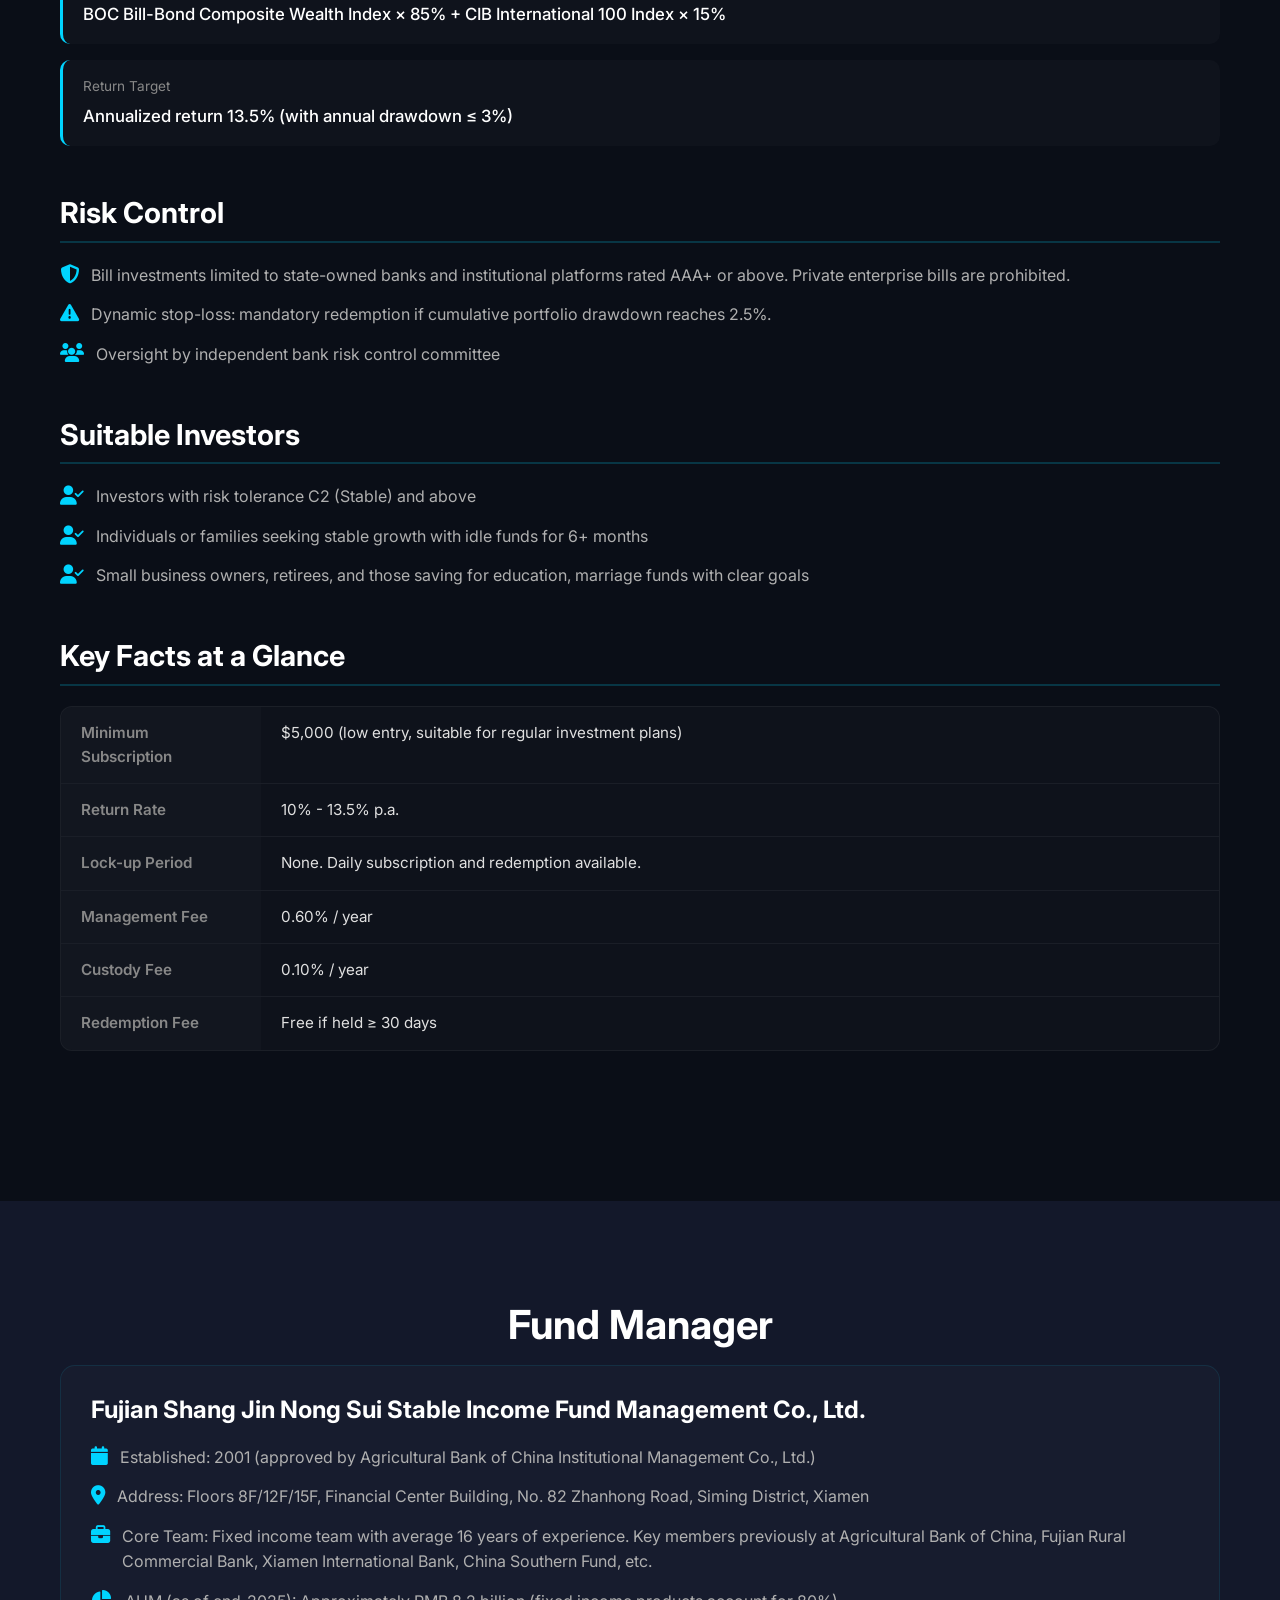
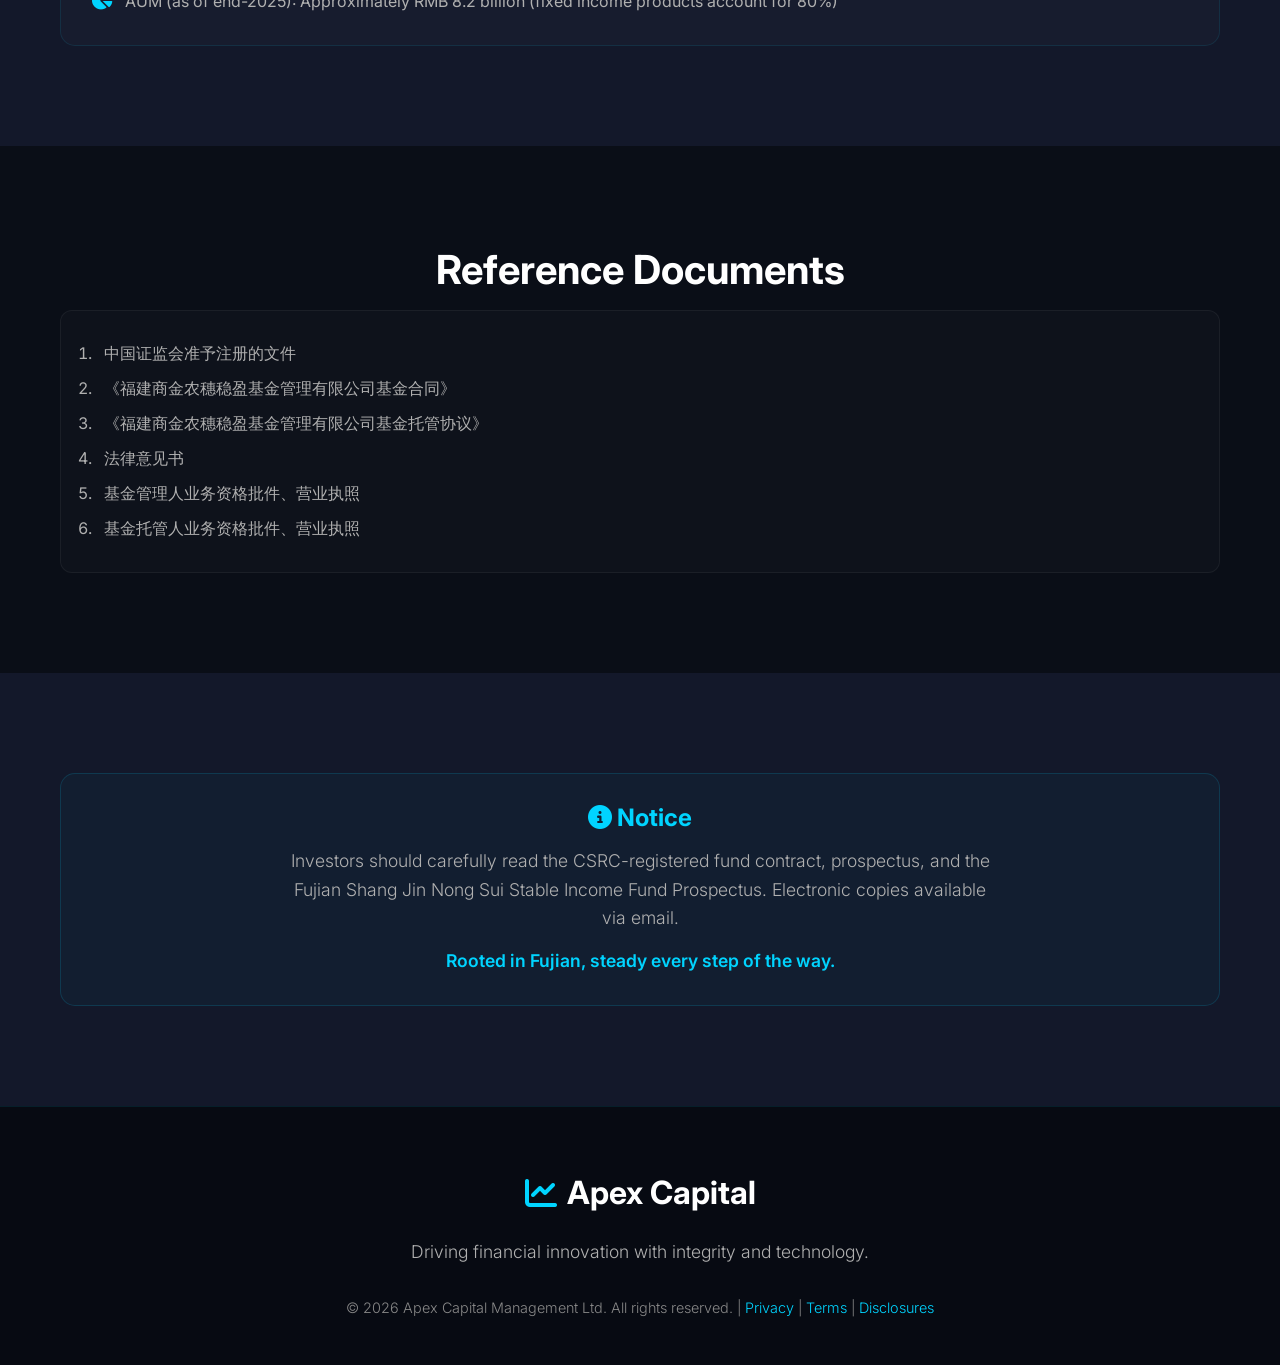
==== commit 7f9ae5ad: "全面内容优化：收益率调整、地址更新、合规与公告页面建设 - 年化收益目标统一为 13.5%，收益率范围调整为 10%-13.5% - 公司地址从上海迁至厦门，电话区号同步更新 (21→592) - 新" ====
--- a/fund-product.html
+++ b/fund-product.html
@@ -108,7 +108,7 @@
                     </div>
                     <div class="fund-metric">
                         <div class="metric-label" data-i18n="fund.target.label">收益目标</div>
-                        <div class="metric-value" data-i18n="fund.target.value">年化收益率 18% - 19.5%（控制年度回撤 ≤ 3%）</div>
+                        <div class="metric-value" data-i18n="fund.target.value">年化收益率 13.5%（控制年度回撤 ≤ 3%）</div>
                     </div>
                 </div>
             </div>
@@ -143,7 +143,7 @@
                     </div>
                     <div class="fund-row">
                         <div class="fund-cell label" data-i18n="fund.facts.return">收益率</div>
-                        <div class="fund-cell" data-i18n="fund.facts.return.val">年 13.5% — 18.5%</div>
+                        <div class="fund-cell" data-i18n="fund.facts.return.val">年 10% - 13.5%</div>
                     </div>
                     <div class="fund-row">
                         <div class="fund-cell label" data-i18n="fund.facts.lockup">封闭期</div>
@@ -217,7 +217,7 @@
                     <i class="fas fa-chart-line"></i> Apex Capital
                 </div>
                 <p class="footer-tagline" data-i18n="footer.tagline">Driving financial innovation with integrity and technology.</p>
-                <p class="copyright">&copy; 2026 Apex Capital Management Ltd. <span data-i18n="footer.rights">All rights reserved.</span> | <a href="#" data-i18n="footer.privacy">Privacy</a> | <a href="#" data-i18n="footer.terms">Terms</a> | <a href="index.html#disclosure" data-i18n="footer.disclosures">Disclosures</a></p>
+                <p class="copyright">&copy; 2026 Apex Capital Management Ltd. <span data-i18n="footer.rights">All rights reserved.</span> | <a href="compliance/privacy-policy.html" data-i18n="footer.privacy">Privacy</a> | <a href="compliance/terms.html" data-i18n="footer.terms">Terms</a> | <a href="index.html#disclosure" data-i18n="footer.disclosures">Disclosures</a></p>
             </div>
         </div>
     </footer>
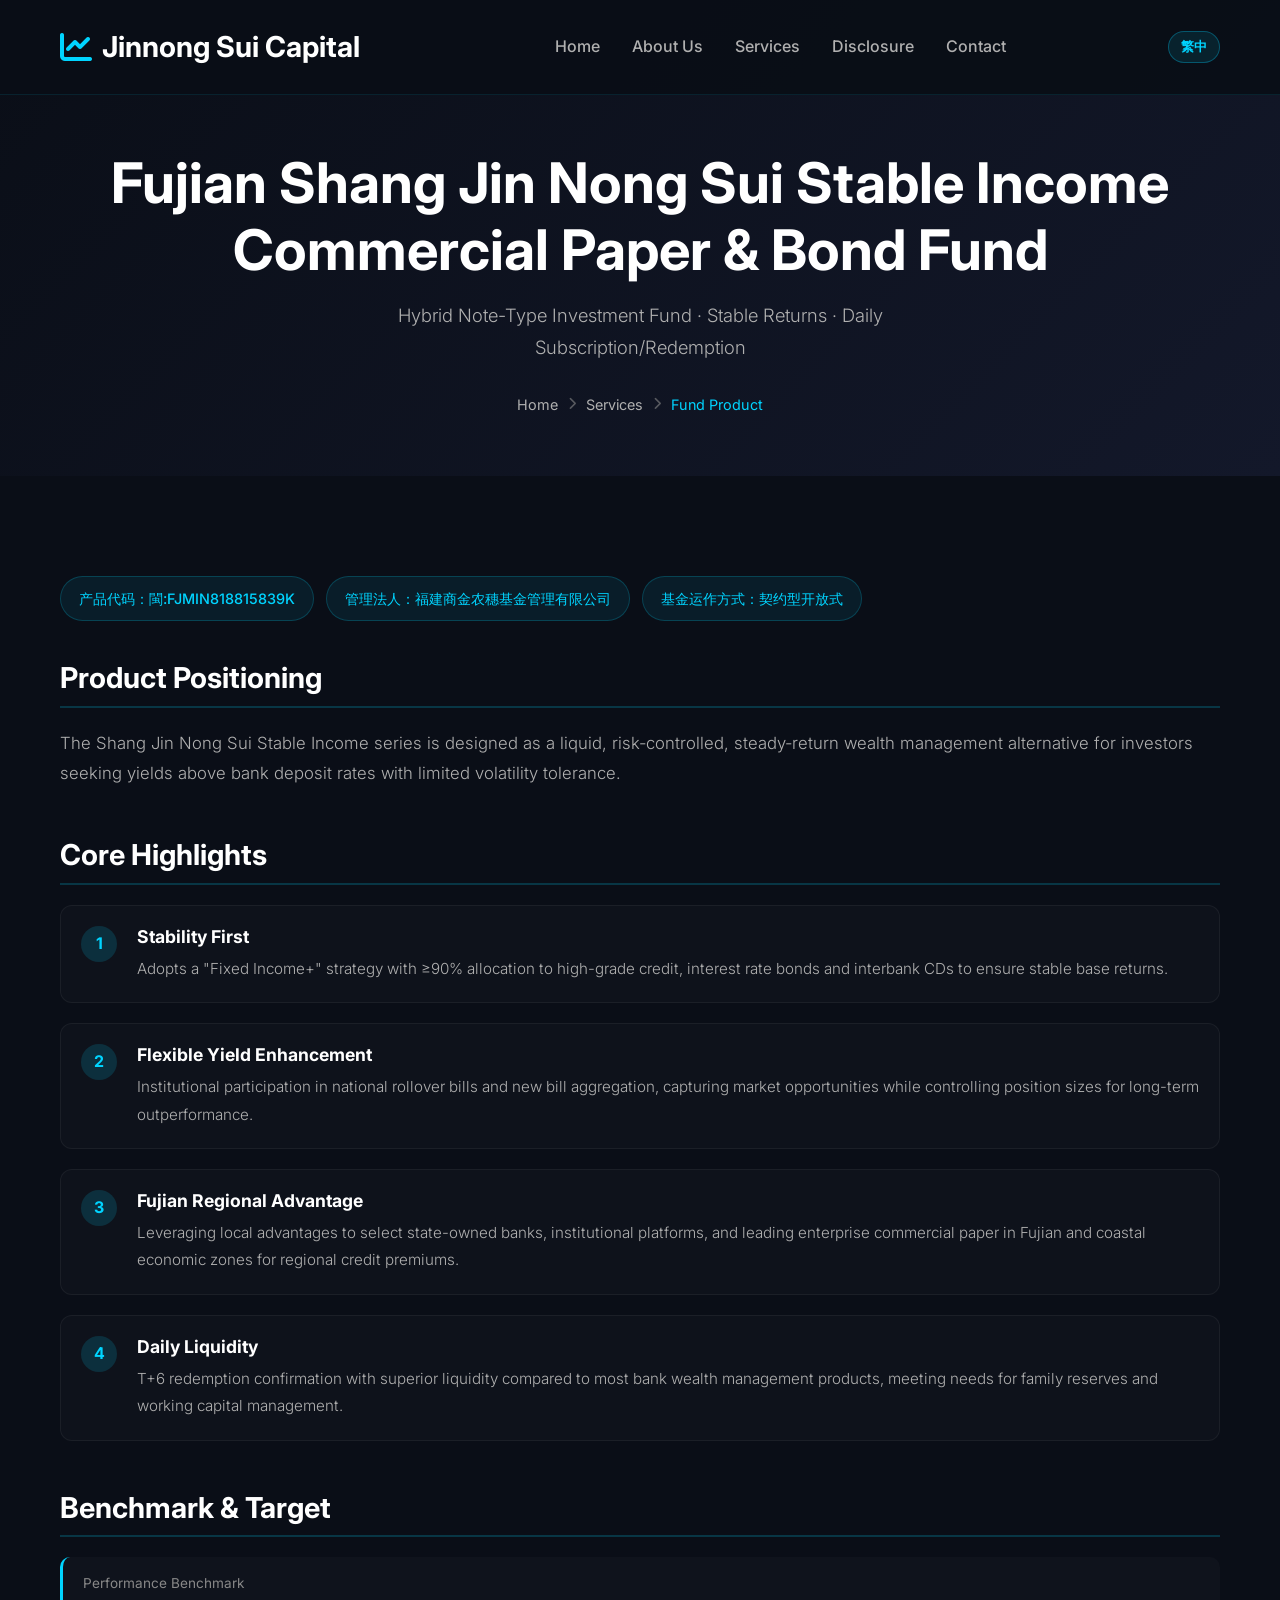
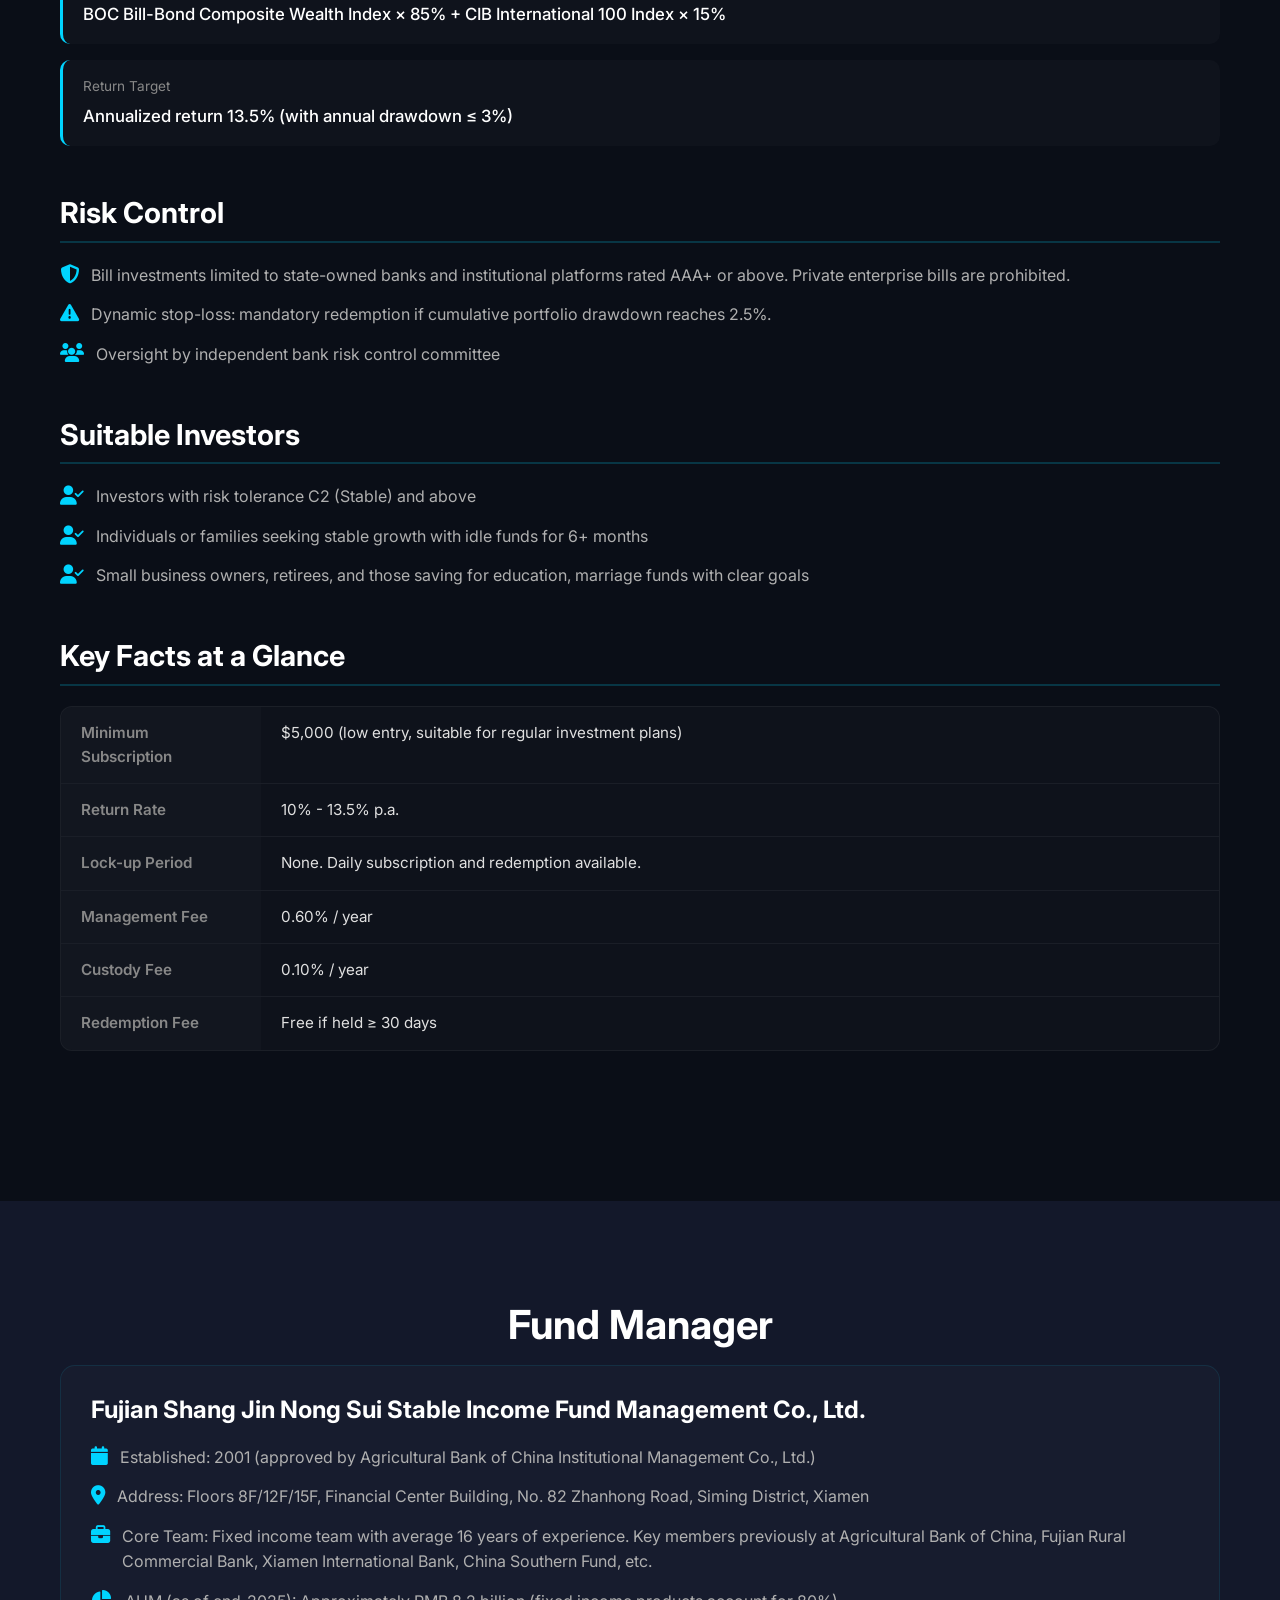
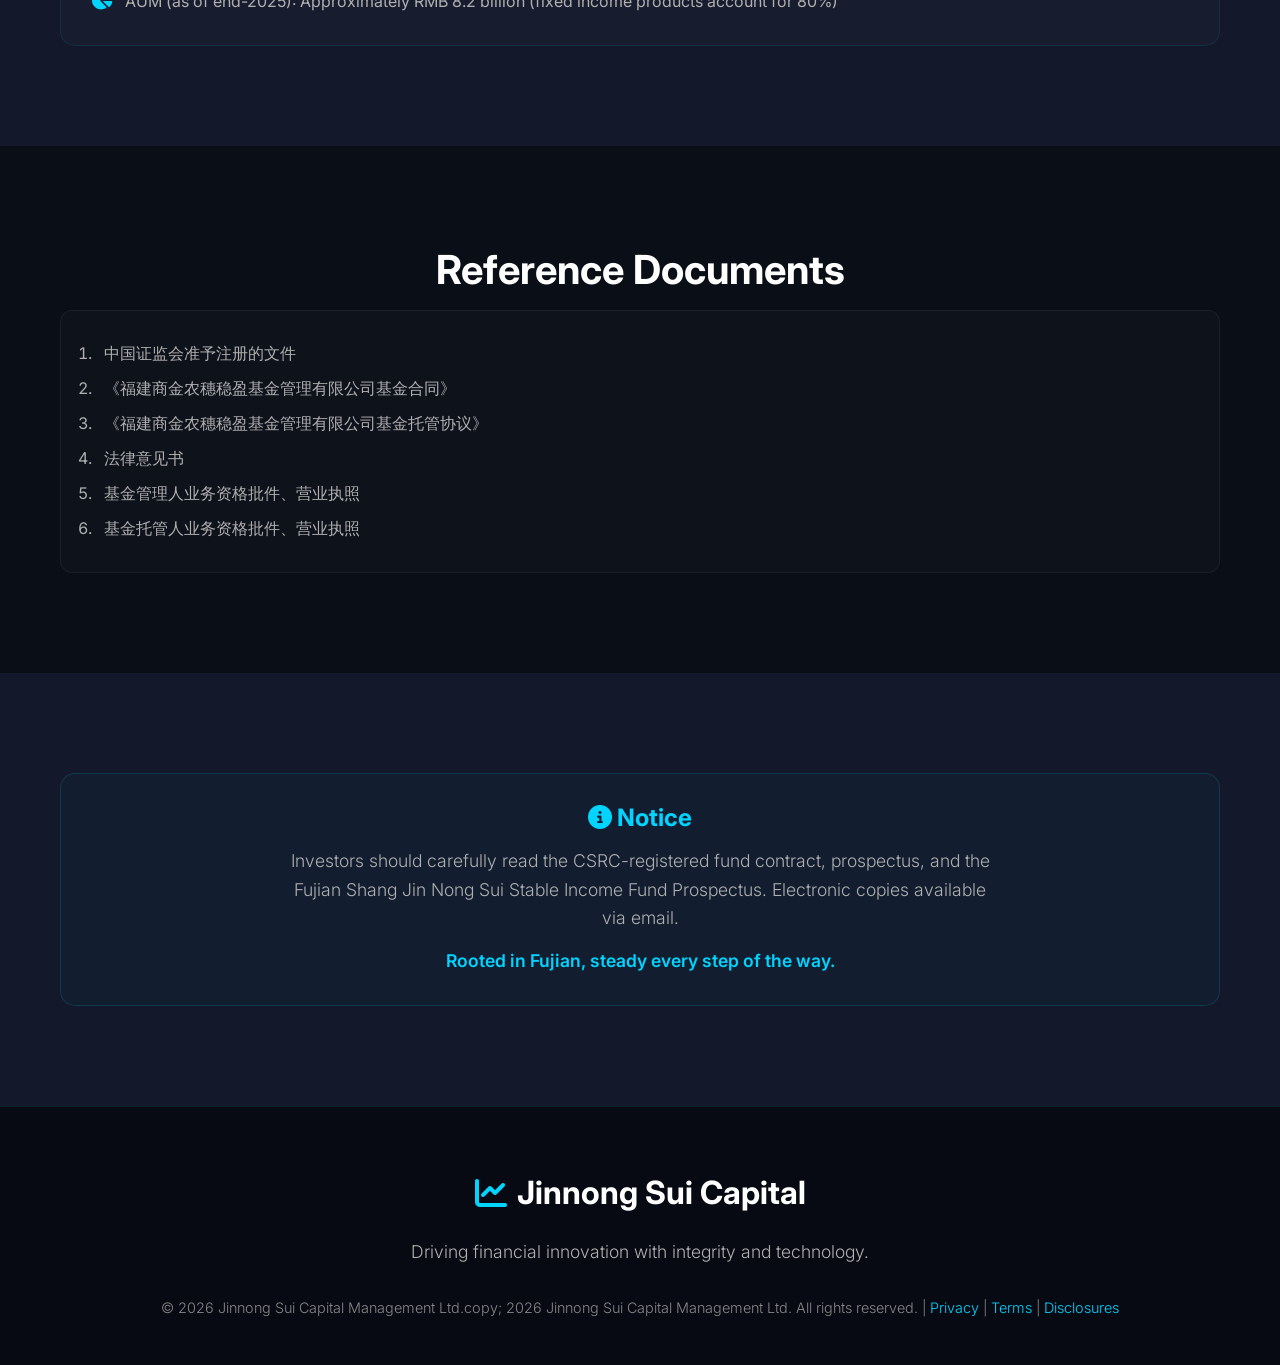
==== commit be461784: "全站品牌名更新：Apex Capital → Jinnong Sui Capital / 金農穗基金管理有限公司 - 英文品牌名统一为 Jinnong Sui Capital - 中文品牌名统一为 金" ====
--- a/fund-product.html
+++ b/fund-product.html
@@ -3,7 +3,7 @@
 <head>
     <meta charset="UTF-8">
     <meta name="viewport" content="width=device-width, initial-scale=1.0">
-    <title>福建商金农穗稳盈 - Apex Capital</title>
+    <title>福建商金农穗稳盈 - Jinnong Sui Capital</title>
     <link rel="preconnect" href="https://fonts.googleapis.com">
     <link rel="preconnect" href="https://fonts.gstatic.com" crossorigin>
     <link rel="preconnect" href="https://cdnjs.cloudflare.com">
@@ -18,7 +18,7 @@
         <div class="container">
             <a href="index.html" class="logo">
                 <i class="fas fa-chart-line"></i>
-                <span>Apex Capital</span>
+                <span data-i18n="brand.name">Jinnong Sui Capital</span>
             </a>
             <ul class="nav-links">
                 <li><a href="index.html#home" data-i18n="nav.home">Home</a></li>
@@ -214,10 +214,10 @@
         <div class="container">
             <div class="footer-content">
                 <div class="footer-logo">
-                    <i class="fas fa-chart-line"></i> Apex Capital
+                    <i class="fas fa-chart-line"></i> Jinnong Sui Capital
                 </div>
                 <p class="footer-tagline" data-i18n="footer.tagline">Driving financial innovation with integrity and technology.</p>
-                <p class="copyright">&copy; 2026 Apex Capital Management Ltd. <span data-i18n="footer.rights">All rights reserved.</span> | <a href="compliance/privacy-policy.html" data-i18n="footer.privacy">Privacy</a> | <a href="compliance/terms.html" data-i18n="footer.terms">Terms</a> | <a href="index.html#disclosure" data-i18n="footer.disclosures">Disclosures</a></p>
+                <p class="copyright">&copy; 2026 Jinnong Sui Capital Management Ltd.copy; 2026 <span data-i18n="brand.full">Jinnong Sui Capital Management Ltd.</span> <span data-i18n="footer.rights">All rights reserved.</span> | <a href="compliance/privacy-policy.html" data-i18n="footer.privacy">Privacy</a> | <a href="compliance/terms.html" data-i18n="footer.terms">Terms</a> | <a href="index.html#disclosure" data-i18n="footer.disclosures">Disclosures</a></p>
             </div>
         </div>
     </footer>
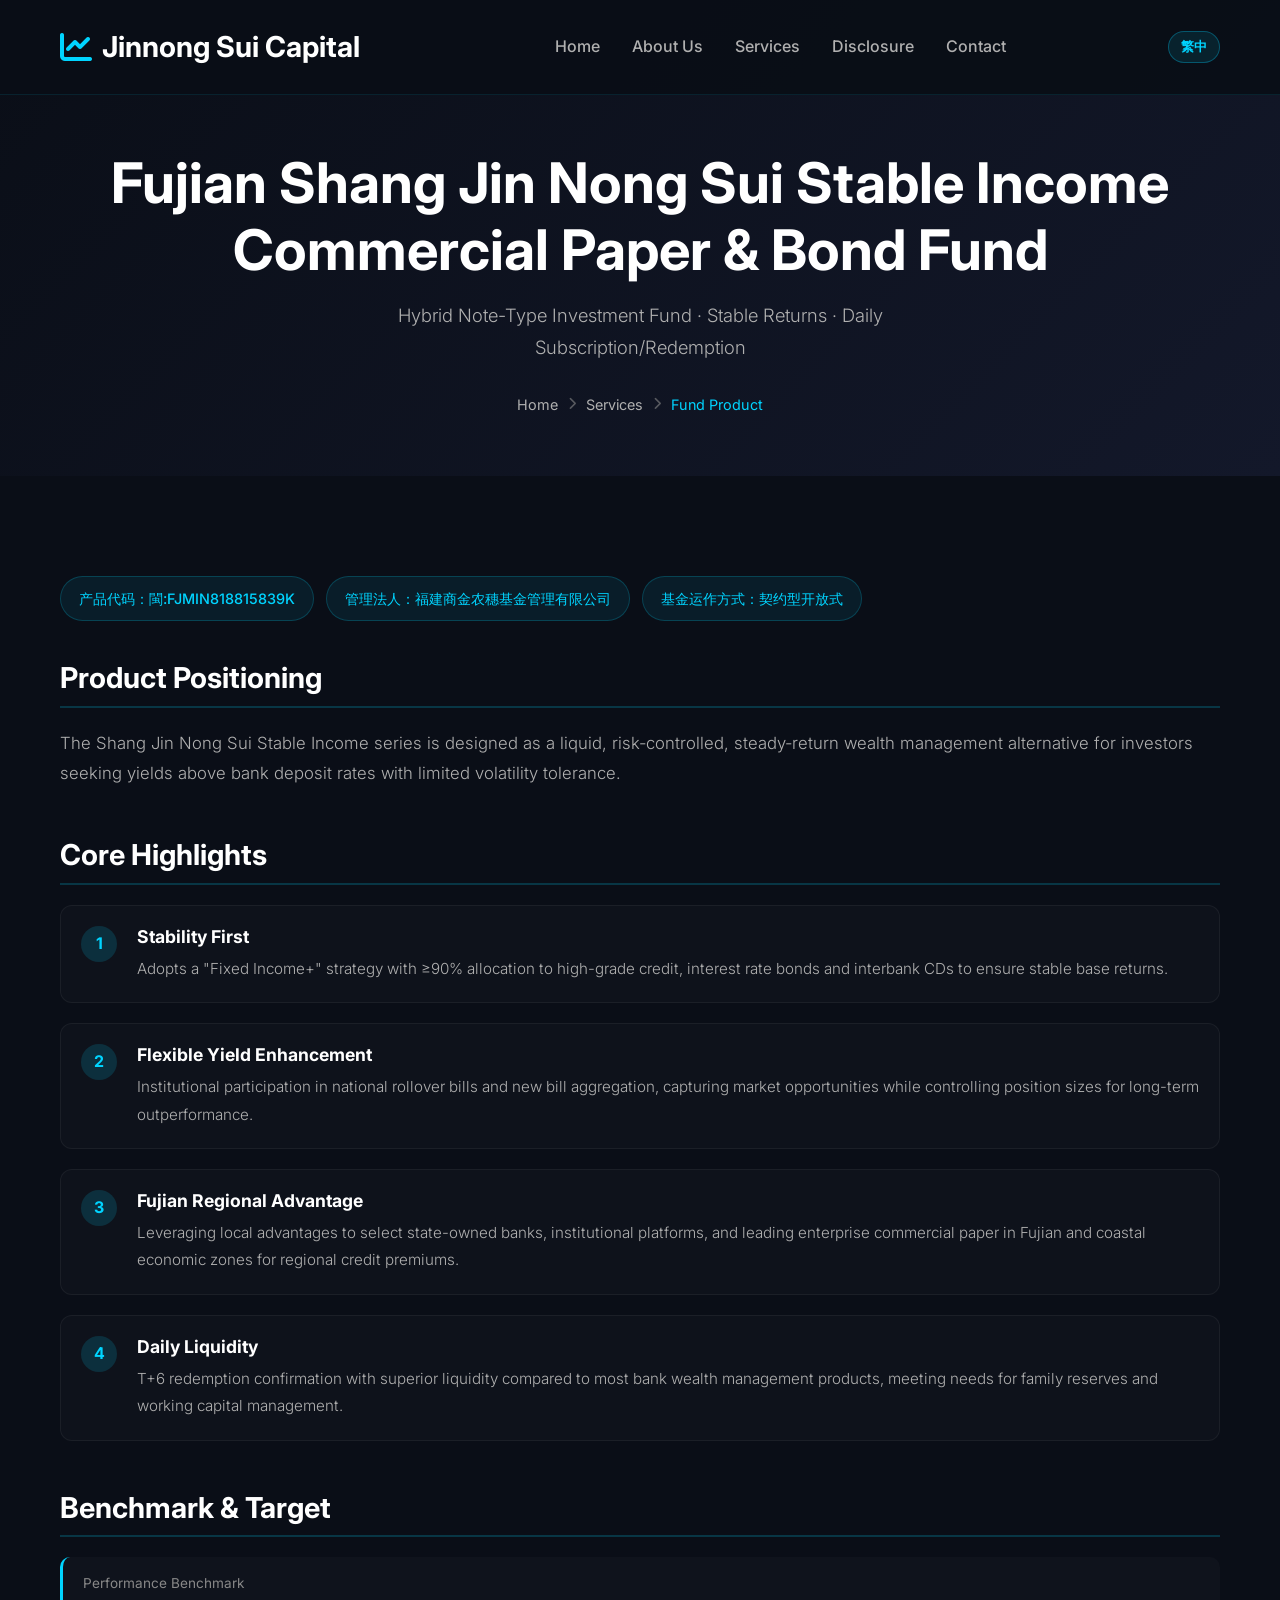
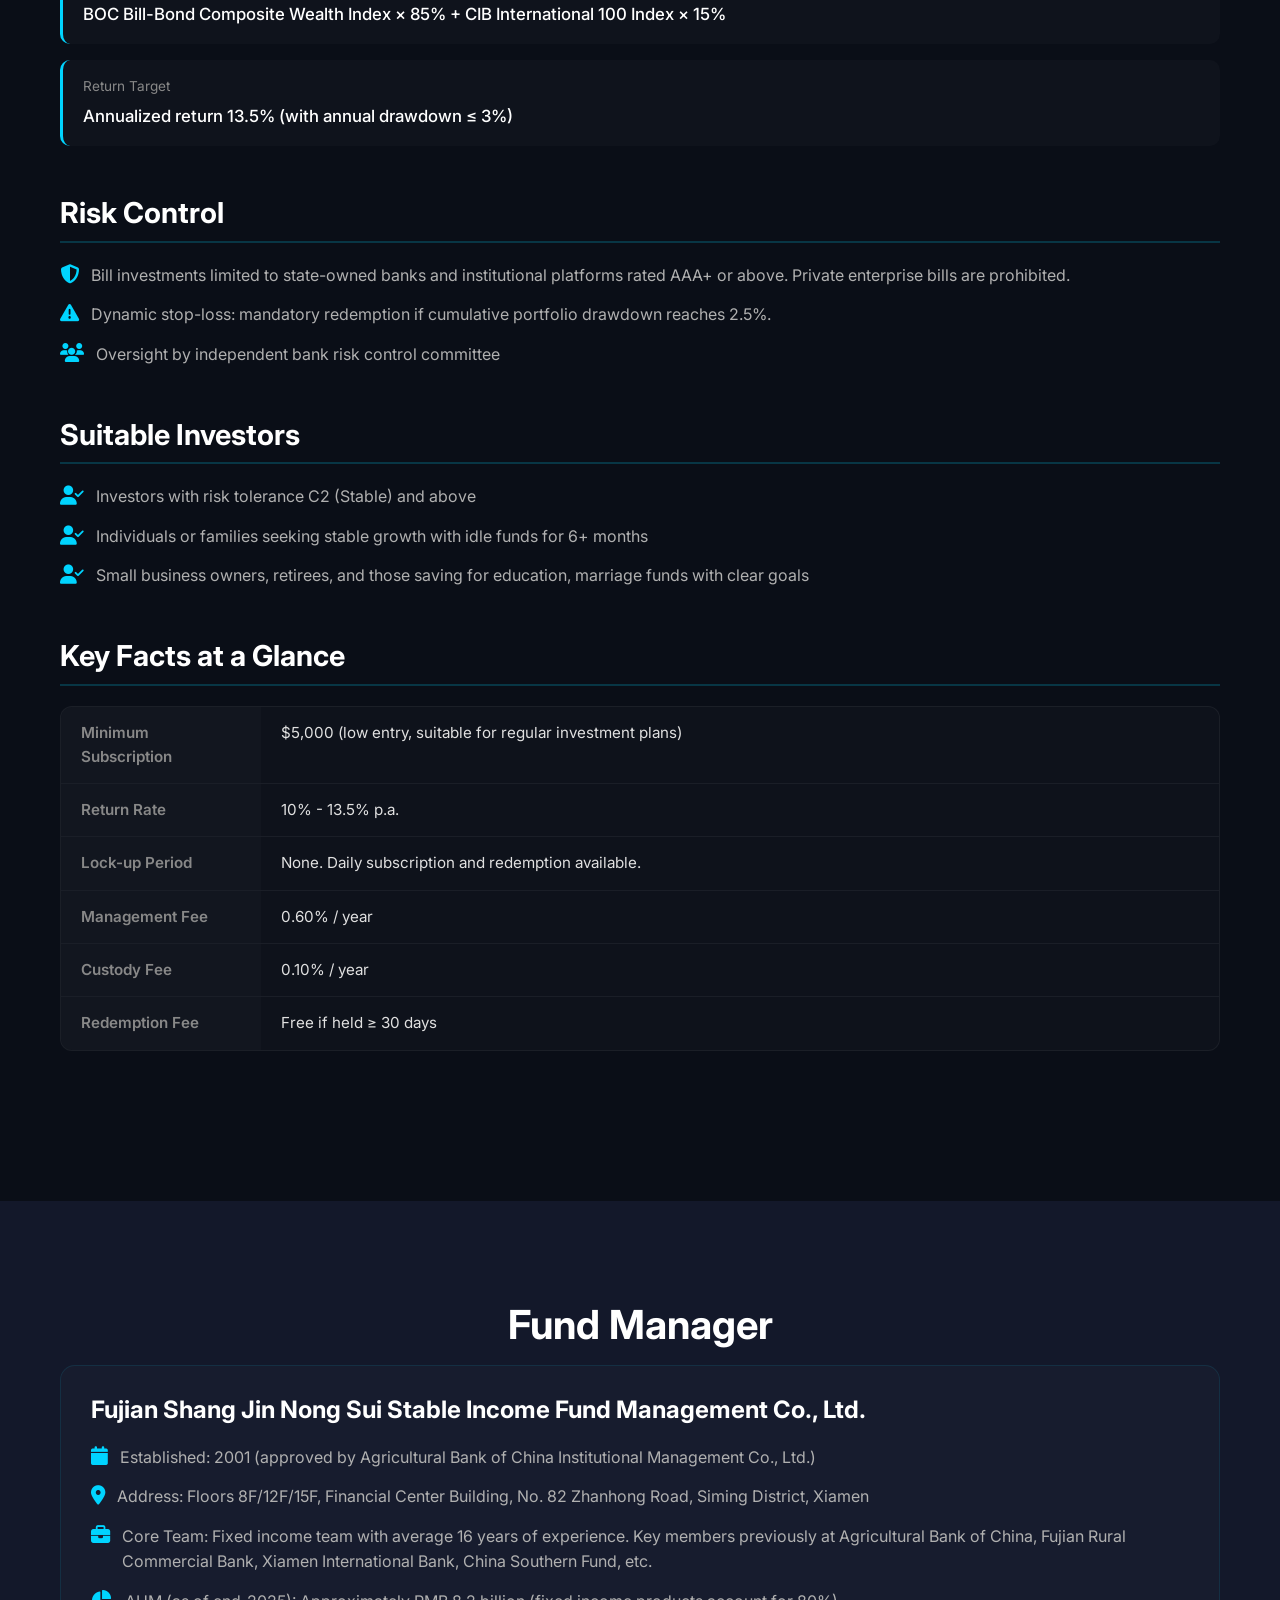
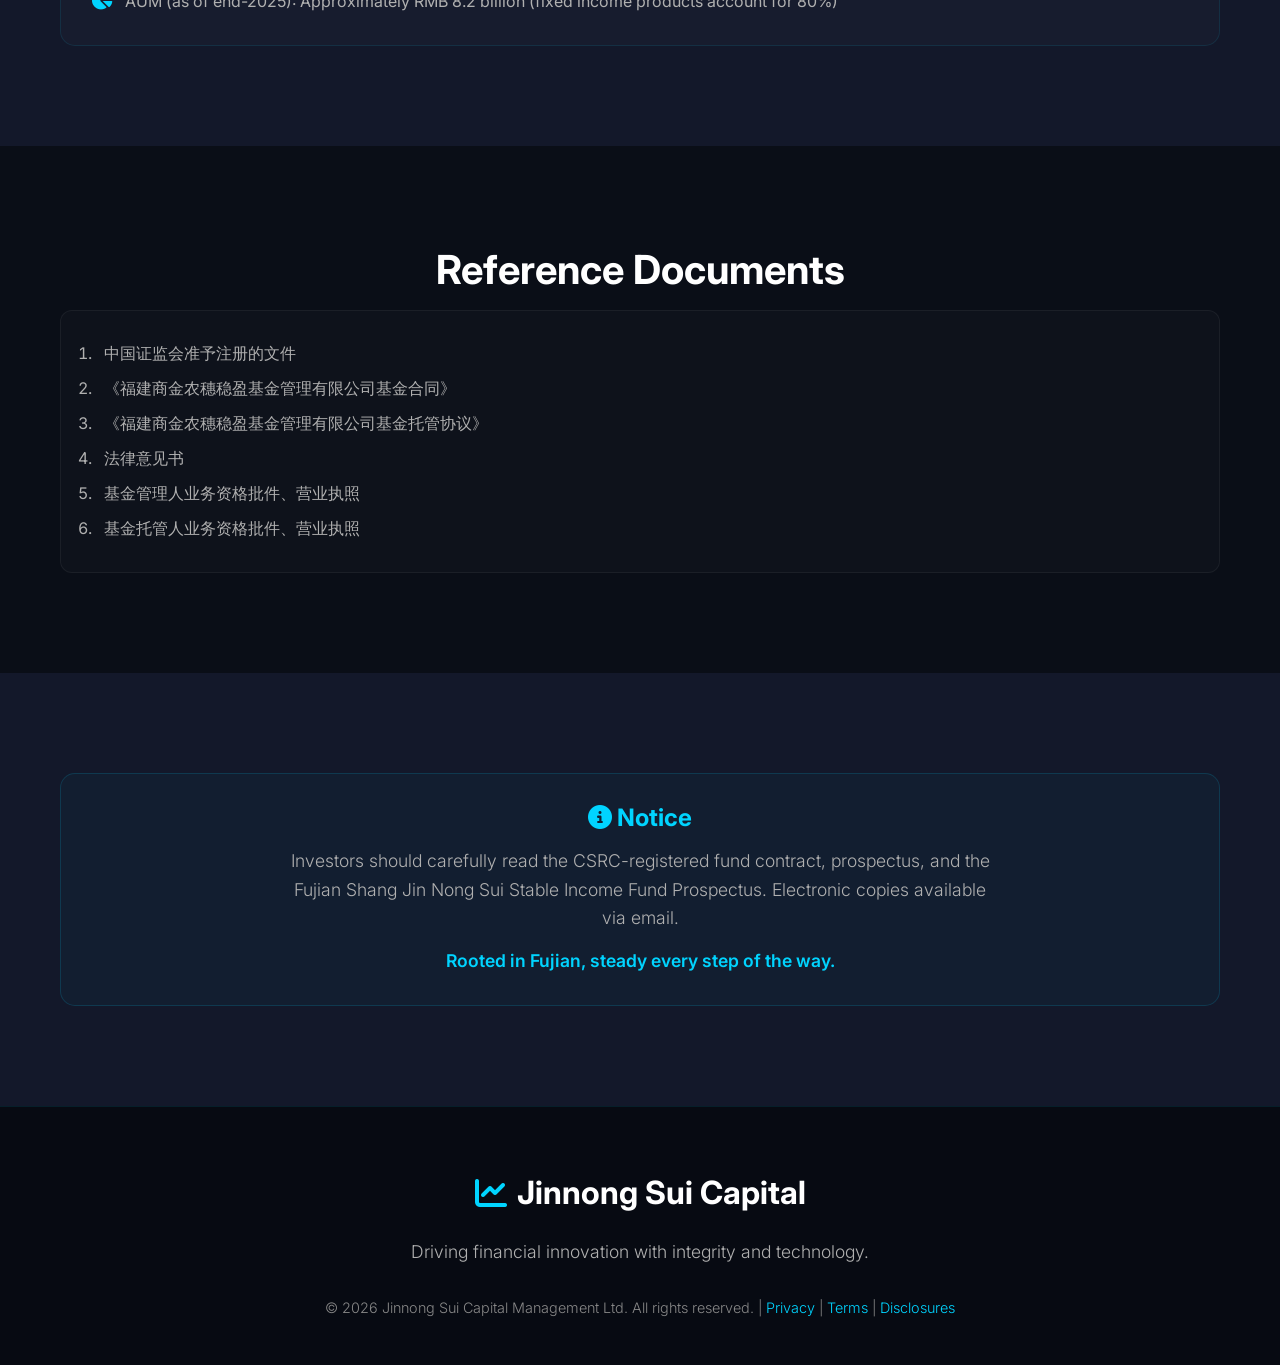
==== commit 8d6541dc: "更新邮箱地址为 JinNongSuiCapital@gmail.com，修复页脚版权行" ====
--- a/fund-product.html
+++ b/fund-product.html
@@ -217,7 +217,7 @@
                     <i class="fas fa-chart-line"></i> Jinnong Sui Capital
                 </div>
                 <p class="footer-tagline" data-i18n="footer.tagline">Driving financial innovation with integrity and technology.</p>
-                <p class="copyright">&copy; 2026 Jinnong Sui Capital Management Ltd.copy; 2026 <span data-i18n="brand.full">Jinnong Sui Capital Management Ltd.</span> <span data-i18n="footer.rights">All rights reserved.</span> | <a href="compliance/privacy-policy.html" data-i18n="footer.privacy">Privacy</a> | <a href="compliance/terms.html" data-i18n="footer.terms">Terms</a> | <a href="index.html#disclosure" data-i18n="footer.disclosures">Disclosures</a></p>
+                <p class="copyright">© 2026 <span data-i18n="brand.full">Jinnong Sui Capital Management Ltd.</span> <span data-i18n="footer.rights">All rights reserved.</span> | <a href="compliance/privacy-policy.html" data-i18n="footer.privacy">Privacy</a> | <a href="compliance/terms.html" data-i18n="footer.terms">Terms</a> | <a href="index.html#disclosure" data-i18n="footer.disclosures">Disclosures</a></p>
             </div>
         </div>
     </footer>
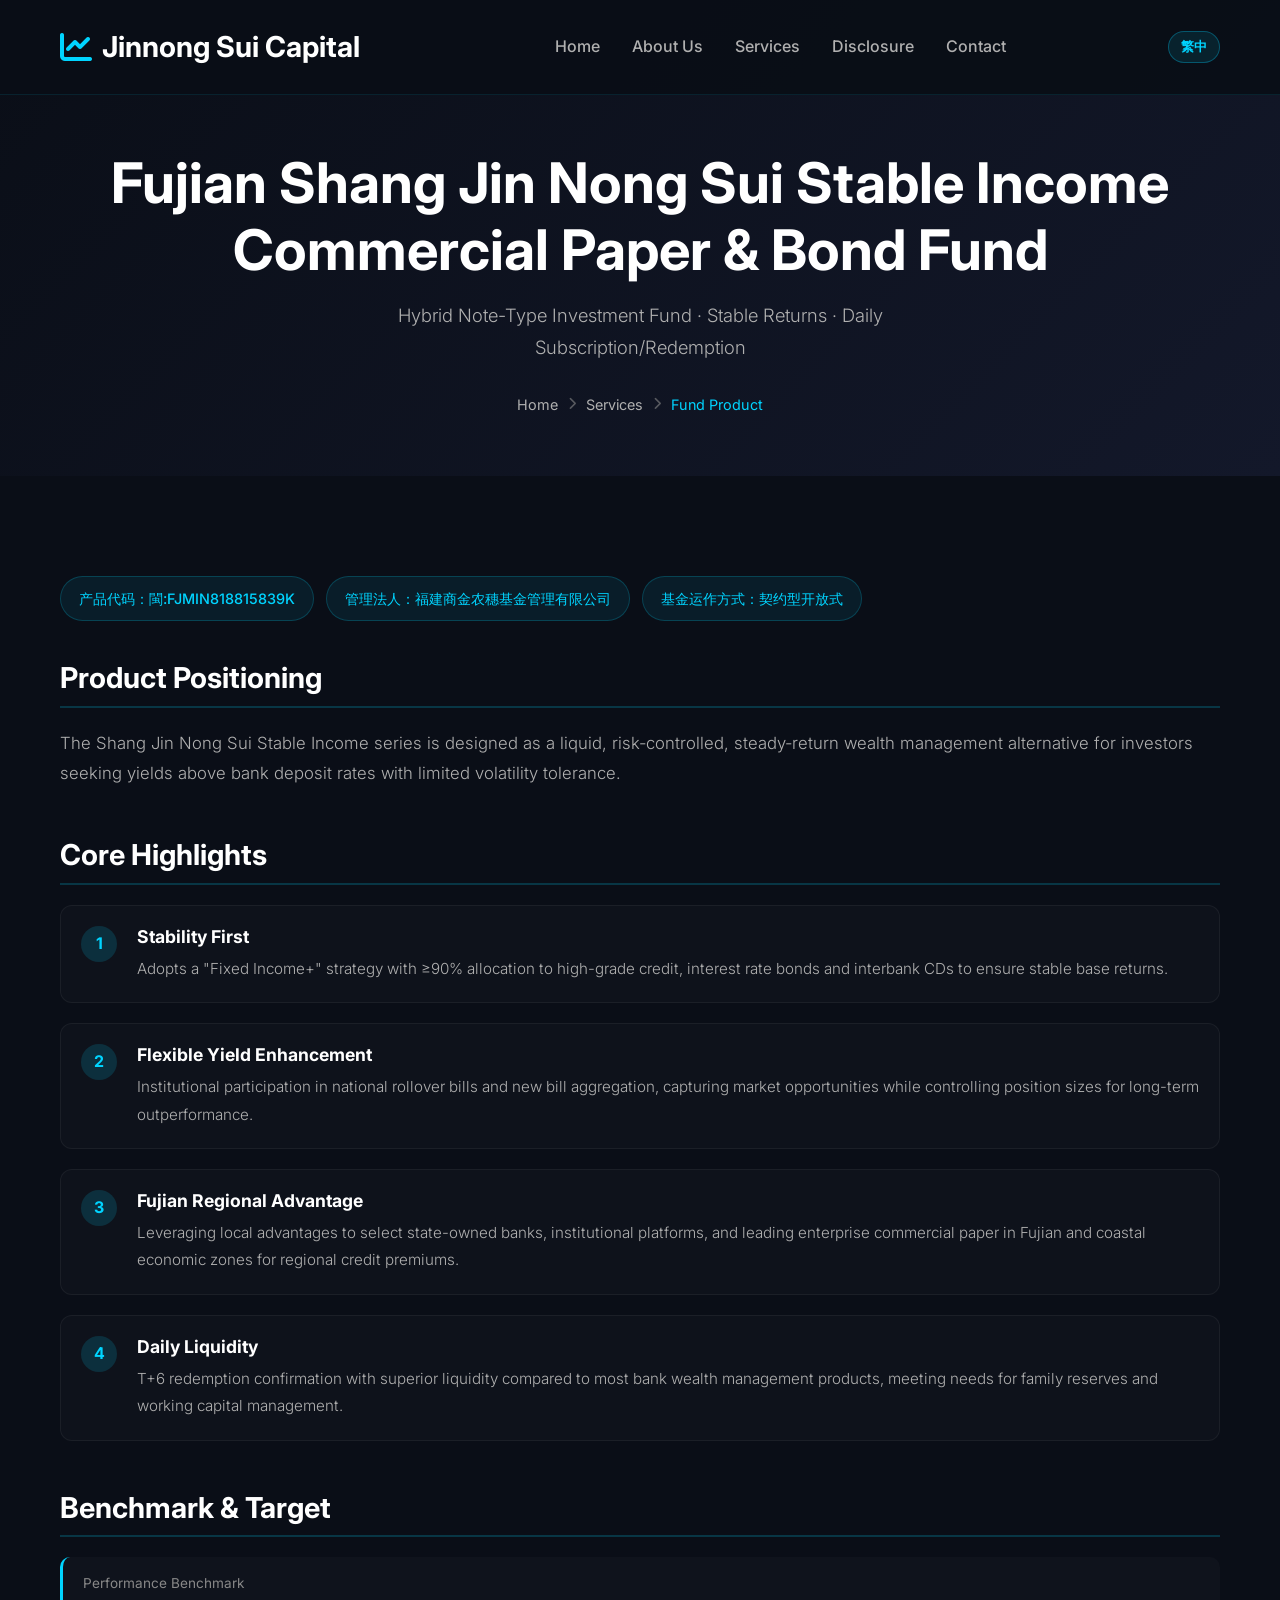
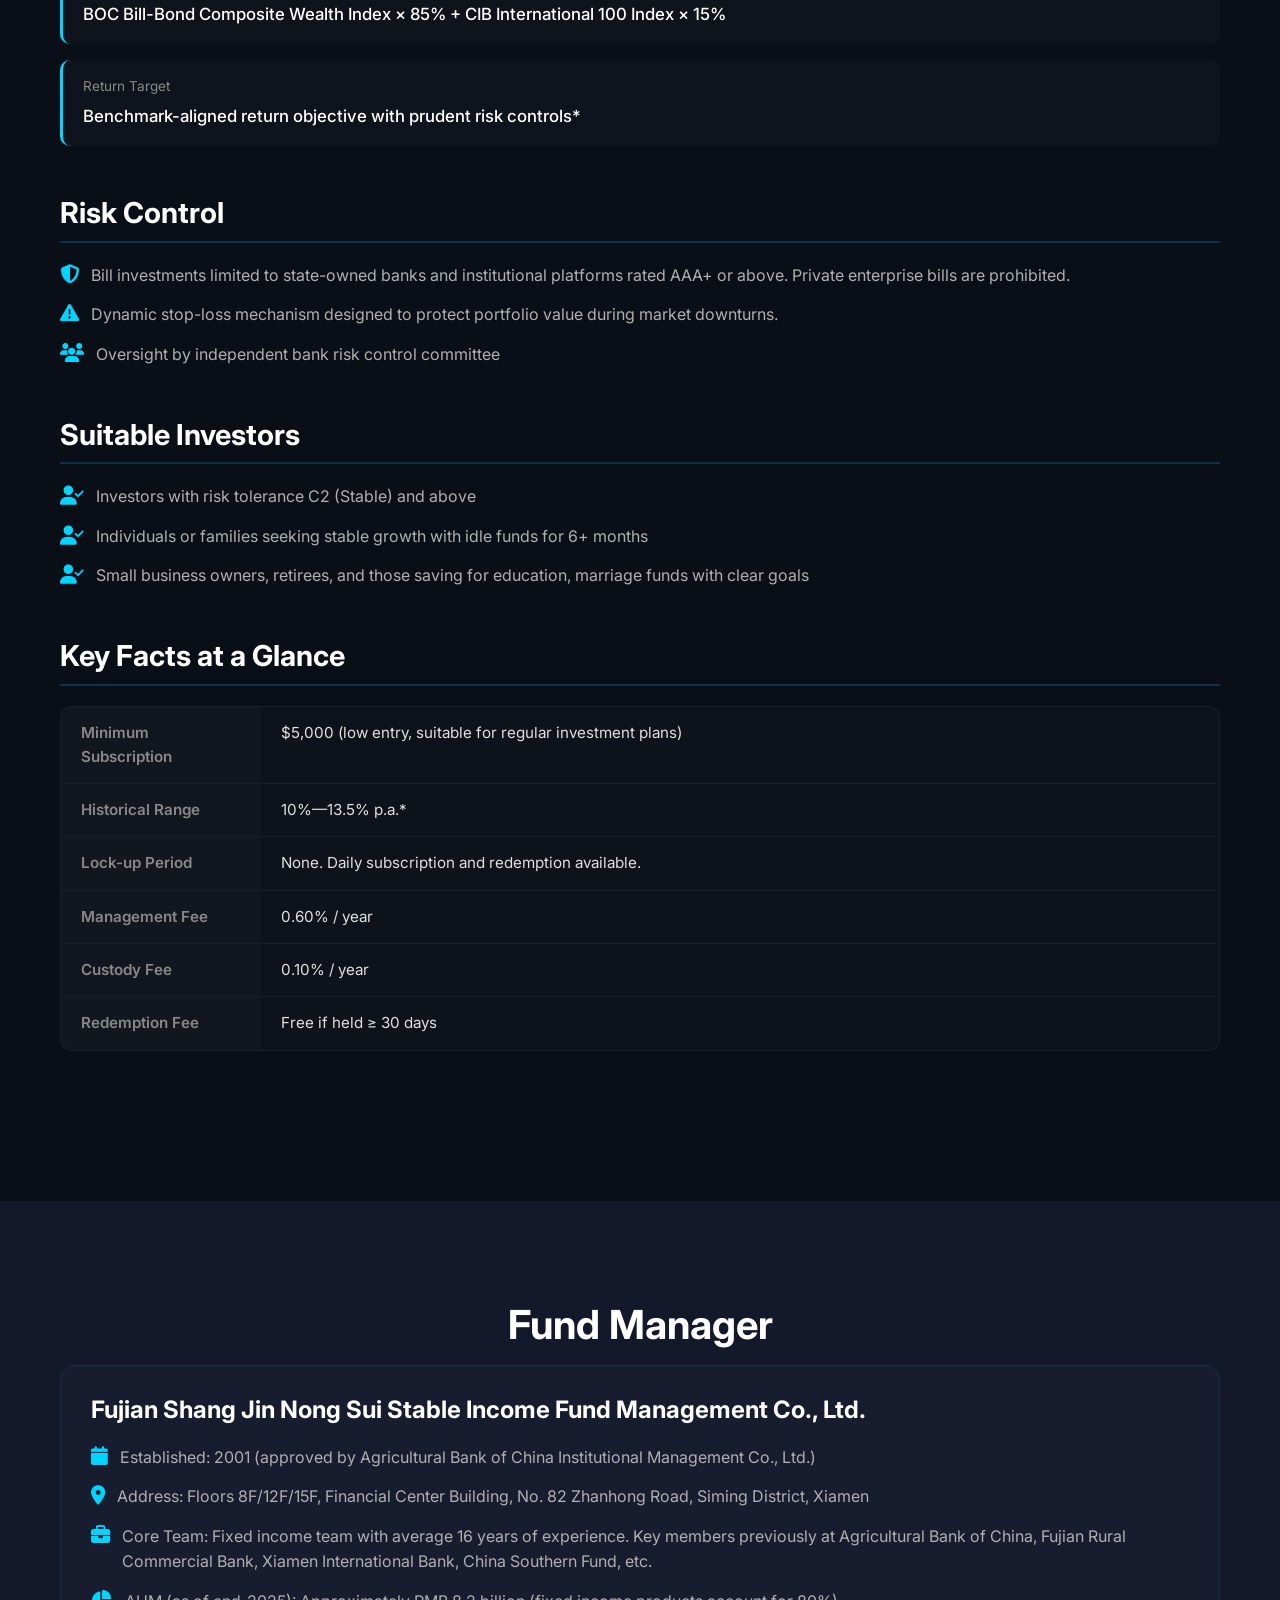
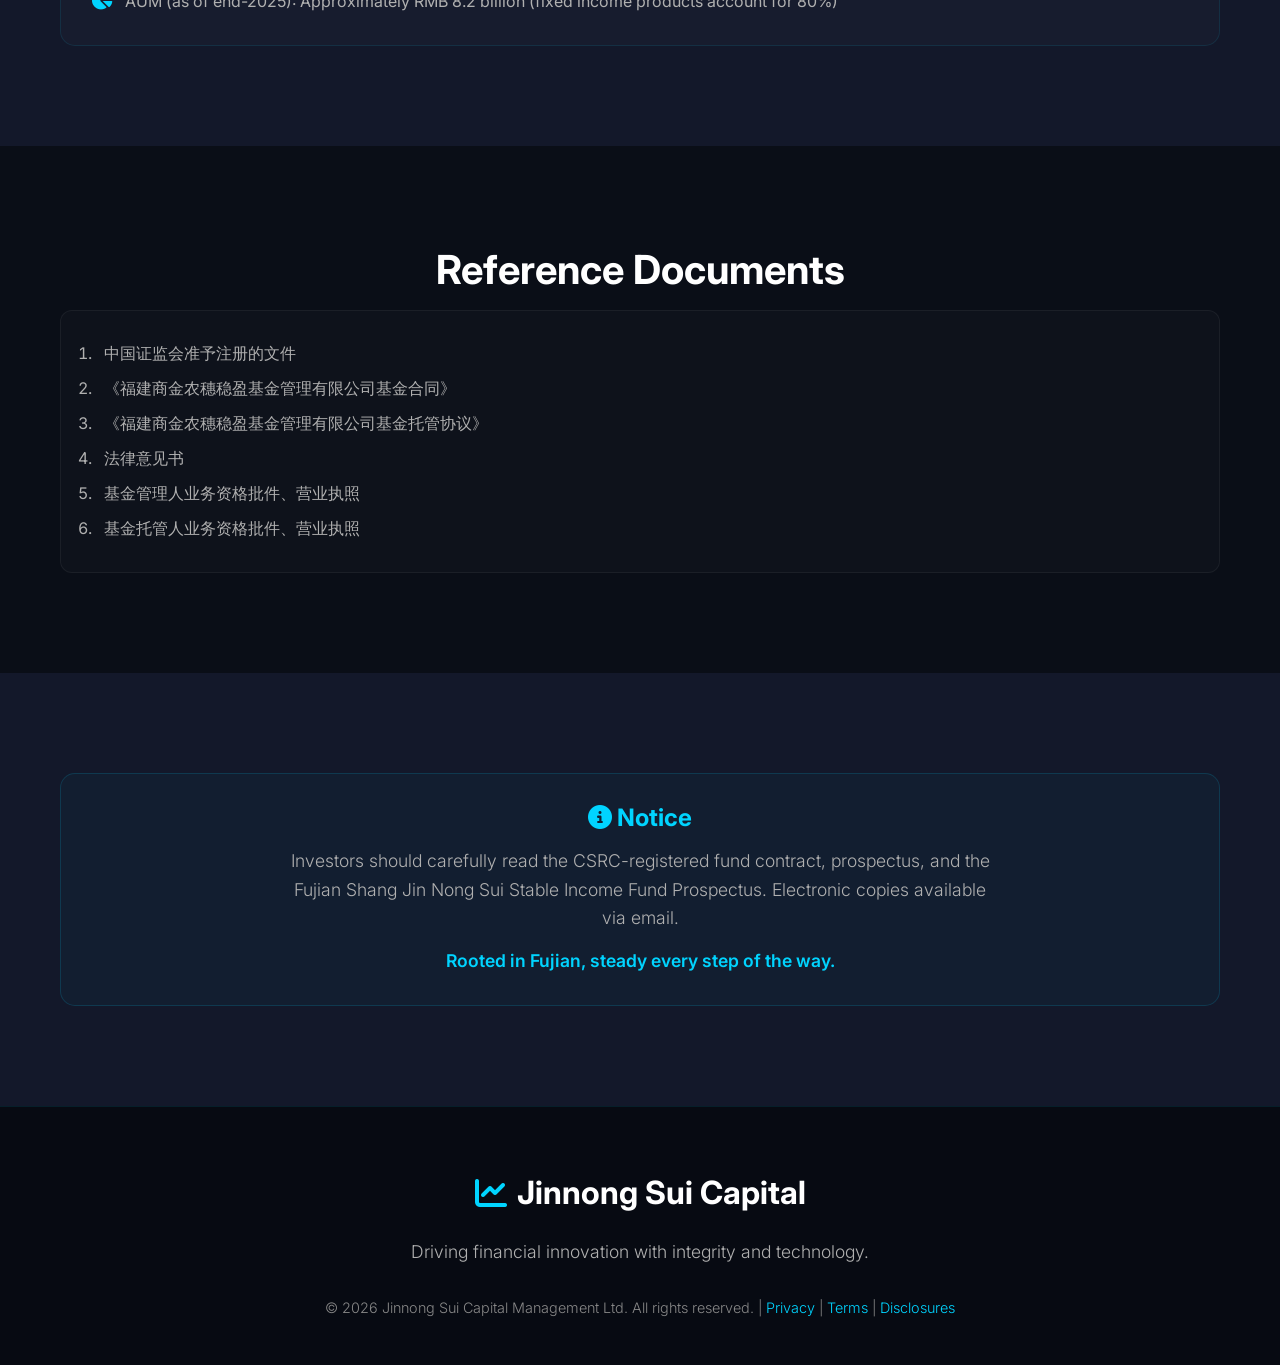
==== commit af9538c2: "合规性优化：收益表述改为暗示性语言，添加免责声明 - 去除具体收益率承诺（13.5%等），改为"双位数回报潜力""DD"等暗示表述 - 去除具体止损/回撤数字，改为描述性风控语言 - 历史数据加注"*" ====
--- a/fund-product.html
+++ b/fund-product.html
@@ -108,7 +108,7 @@
                     </div>
                     <div class="fund-metric">
                         <div class="metric-label" data-i18n="fund.target.label">收益目标</div>
-                        <div class="metric-value" data-i18n="fund.target.value">年化收益率 13.5%（控制年度回撤 ≤ 3%）</div>
+                        <div class="metric-value" data-i18n="fund.target.value">以基準為參考的回報目標，配合審慎風險控制*</div>
                     </div>
                 </div>
             </div>
@@ -118,7 +118,7 @@
                 <h2 data-i18n="fund.risk.title">风控机制</h2>
                 <ul class="fund-list">
                     <li><i class="fas fa-shield-alt"></i> <span data-i18n="fund.risk.1">票券投资只选国有银行、机构平台AAA+及以上信用评级，禁投私企民企票债</span></li>
-                    <li><i class="fas fa-exclamation-triangle"></i> <span data-i18n="fund.risk.2">设有动态止损线：若组合累计回撤达2.5%，则强制赎回</span></li>
+                    <li><i class="fas fa-exclamation-triangle"></i> <span data-i18n="fund.risk.2">设有动态防护机制，旨在市场下行期间保护投资组合价值</span></li>
                     <li><i class="fas fa-users"></i> <span data-i18n="fund.risk.3">银行独立风控委员会监督</span></li>
                 </ul>
             </div>
@@ -143,7 +143,7 @@
                     </div>
                     <div class="fund-row">
                         <div class="fund-cell label" data-i18n="fund.facts.return">收益率</div>
-                        <div class="fund-cell" data-i18n="fund.facts.return.val">年 10% - 13.5%</div>
+                        <div class="fund-cell" data-i18n="fund.facts.return.val">10%—13.5% 年化*</div>
                     </div>
                     <div class="fund-row">
                         <div class="fund-cell label" data-i18n="fund.facts.lockup">封闭期</div>
--- a/style.css
+++ b/style.css
@@ -898,6 +898,14 @@
 .copyright a {
     color: #00d4ff;
     text-decoration: none;
+}
+
+.disclaimer-note {
+    color: #555;
+    font-size: 0.72rem;
+    margin-top: 8px;
+    line-height: 1.5;
+    max-width: 700px;
 }
 
 /* More Button */
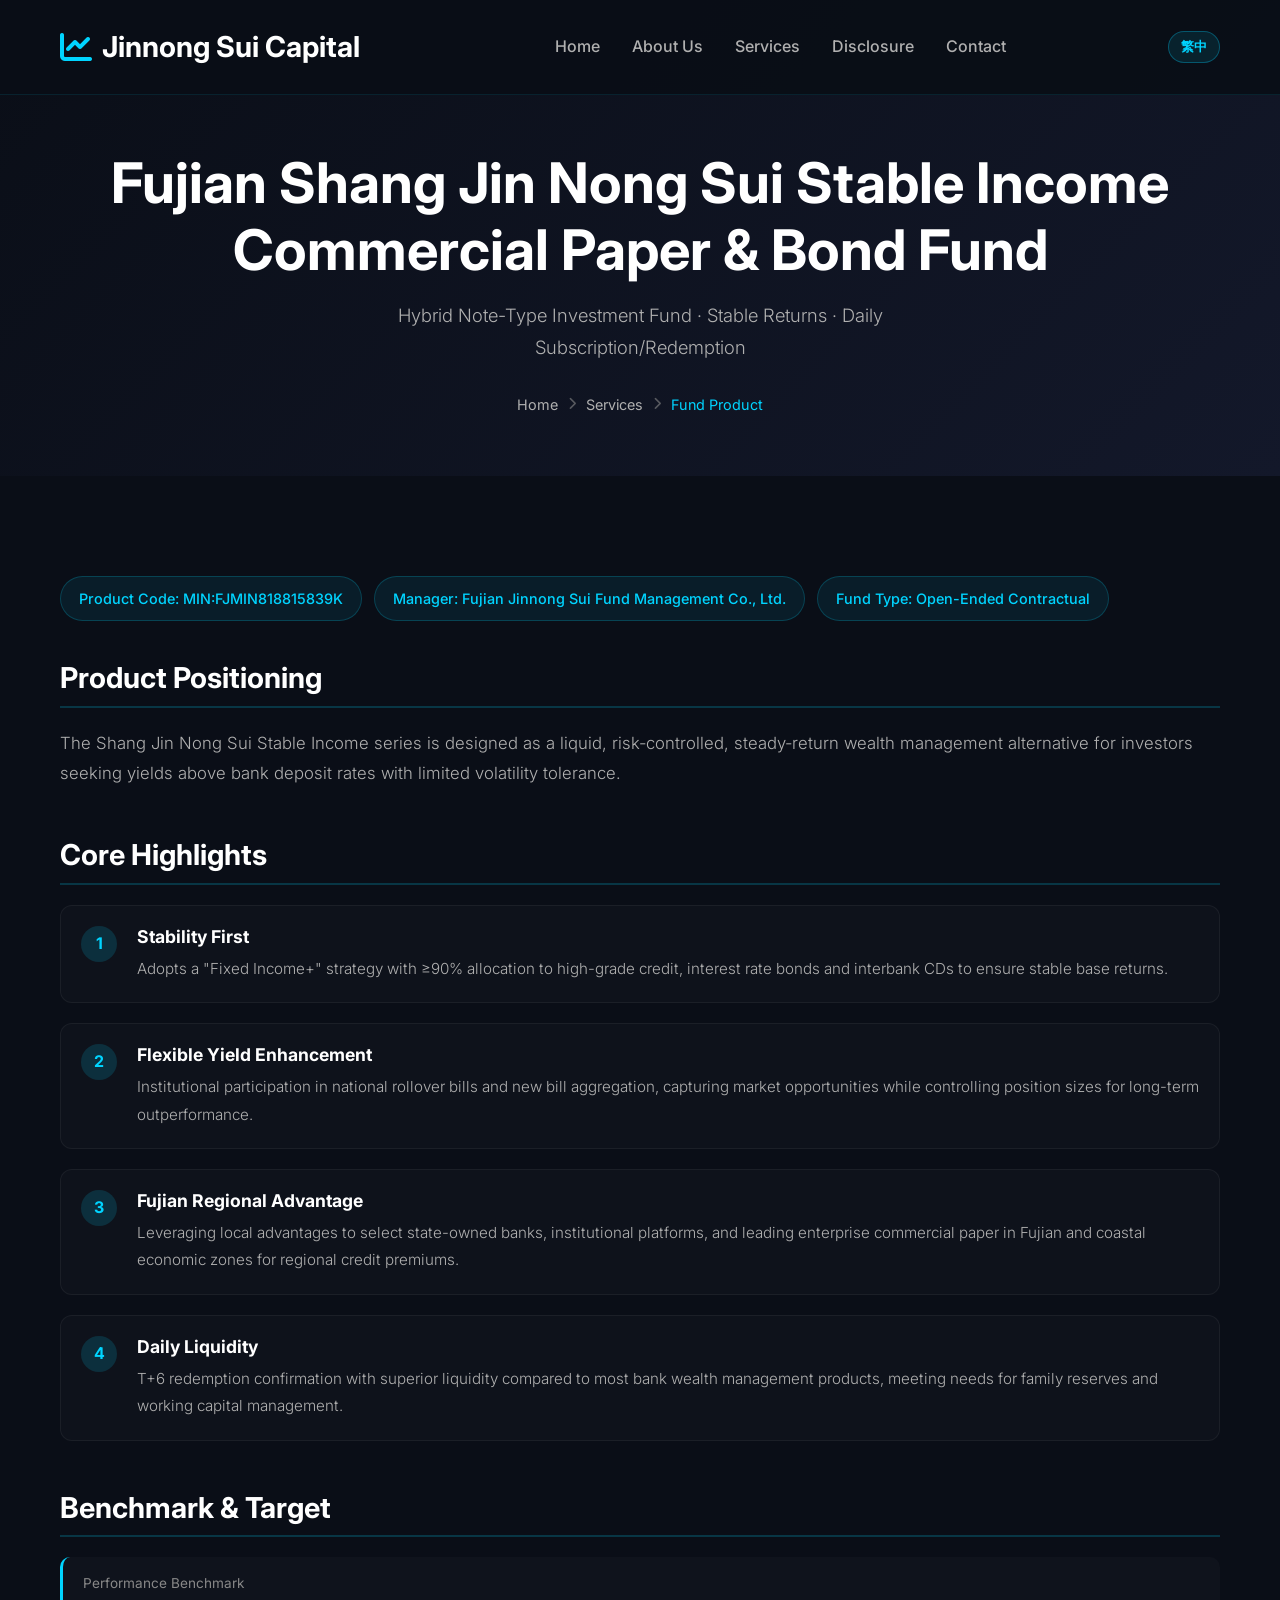
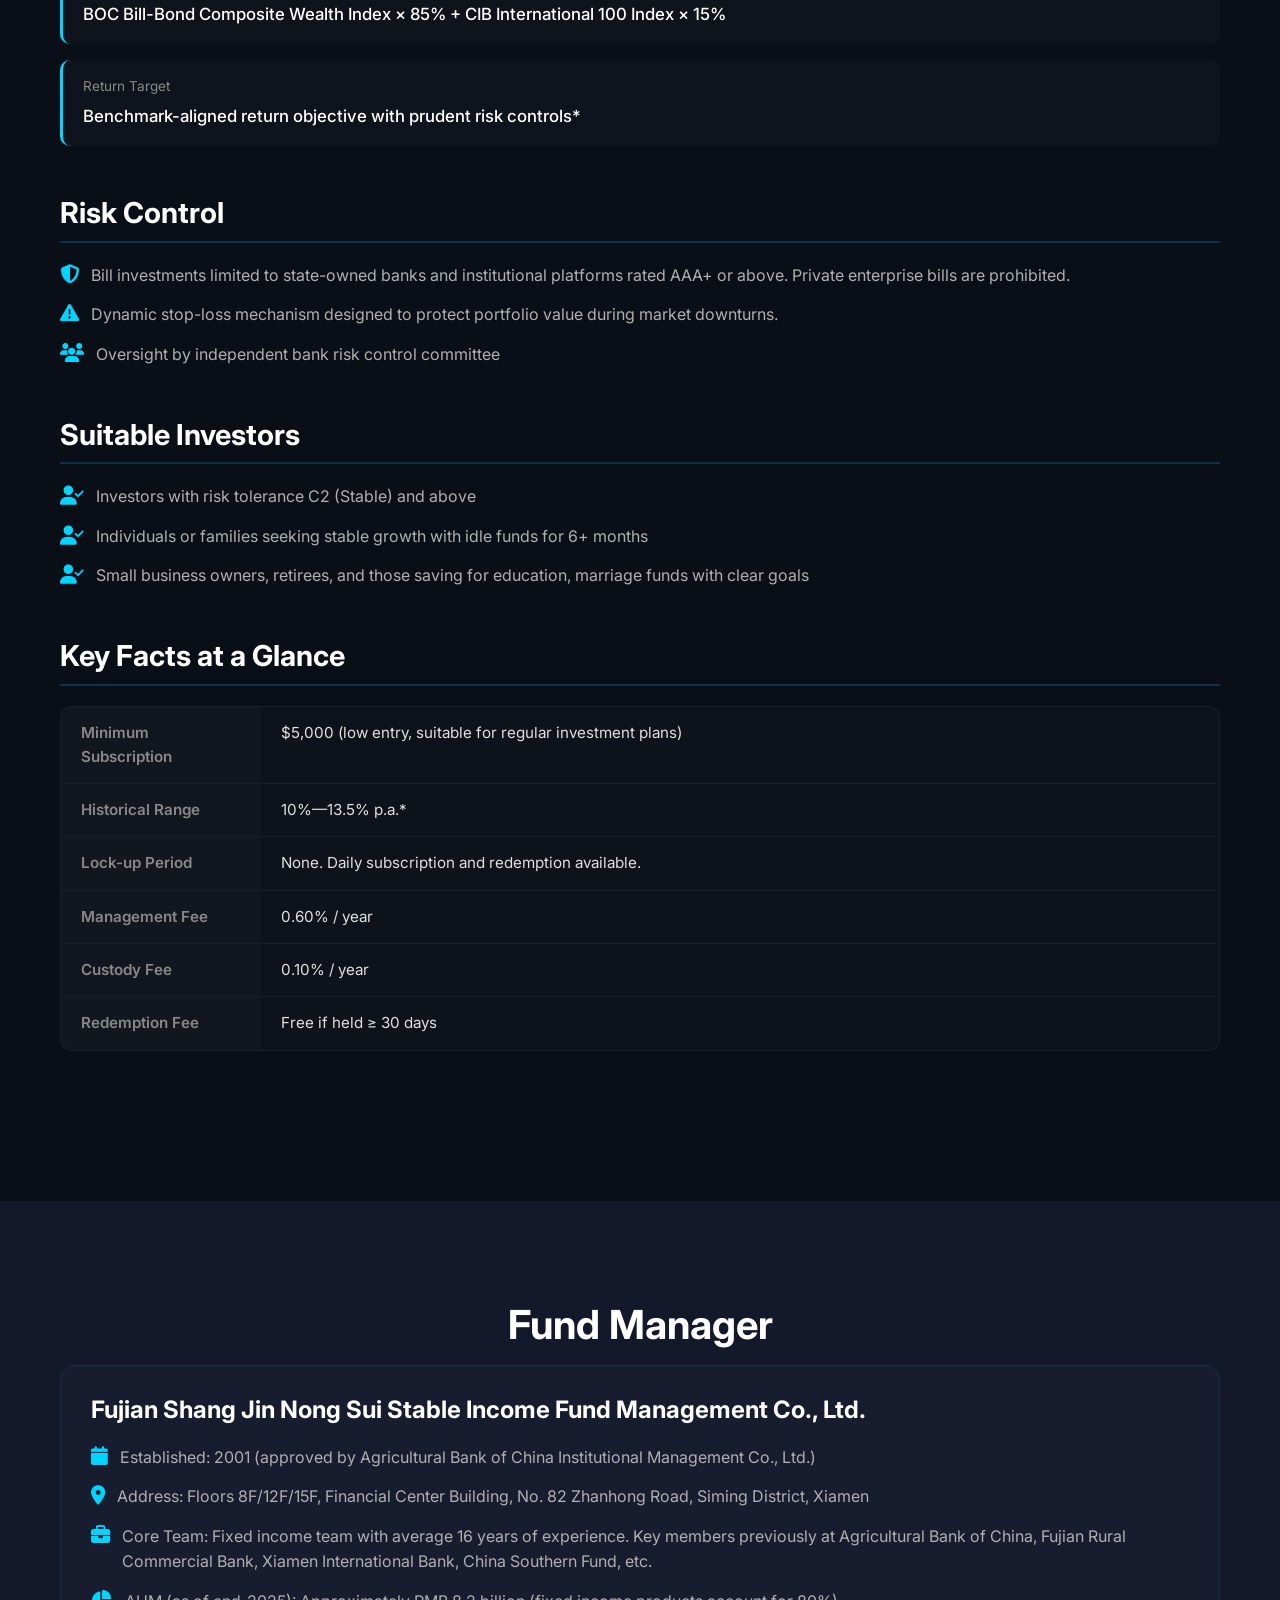
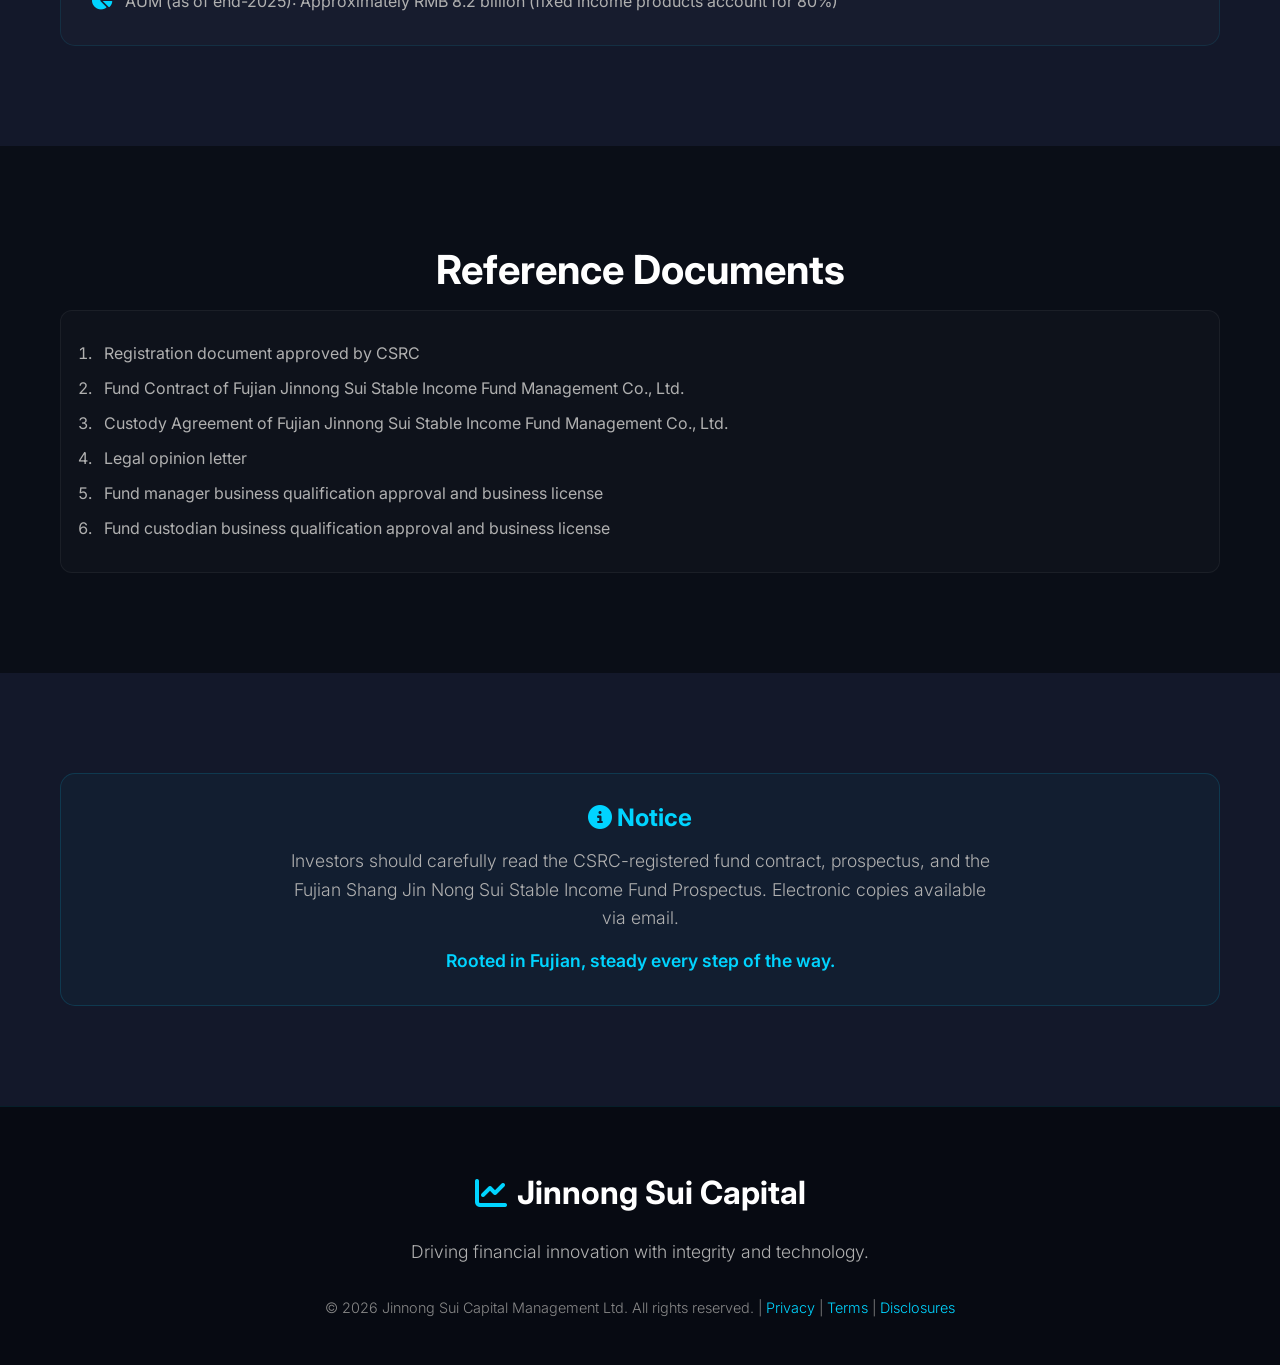
==== commit 548f798e: "fund-product.html 硬编码中文添加 i18n 支持，英文模式下正确显示英文" ====
--- a/fund-product.html
+++ b/fund-product.html
@@ -52,9 +52,9 @@
         <div class="container">
             <!-- Product Quick Info -->
             <div class="fund-quick-info">
-                <div class="fund-tag">产品代码：閩:FJMIN818815839K</div>
-                <div class="fund-tag">管理法人：福建商金农穗基金管理有限公司</div>
-                <div class="fund-tag">基金运作方式：契约型开放式</div>
+                <div class="fund-tag" data-i18n="fund.quickinfo.code">Product Code: MIN:FJMIN818815839K</div>
+                <div class="fund-tag" data-i18n="fund.quickinfo.manager">Manager: Fujian Jinnong Sui Fund Management Co., Ltd.</div>
+                <div class="fund-tag" data-i18n="fund.quickinfo.type">Fund Type: Open-Ended Contractual</div>
             </div>
 
             <!-- Product Positioning -->
@@ -185,15 +185,15 @@
     <!-- Filing Documents -->
     <section class="section">
         <div class="container">
-            <h2 class="section-title" data-i18n="fund.filing.title">备查文件</h2>
+            <h2 class="section-title" data-i18n="fund.filing.title">Reference Documents</h2>
             <div class="filing-list">
                 <ol>
-                    <li>中国证监会准予注册的文件</li>
-                    <li>《福建商金农穗稳盈基金管理有限公司基金合同》</li>
-                    <li>《福建商金农穗稳盈基金管理有限公司基金托管协议》</li>
-                    <li>法律意见书</li>
-                    <li>基金管理人业务资格批件、营业执照</li>
-                    <li>基金托管人业务资格批件、营业执照</li>
+                    <li data-i18n="fund.legal.li1">Registration document approved by CSRC</li>
+                    <li data-i18n="fund.legal.li2">Fund Contract of Fujian Jinnong Sui Stable Income Fund Management Co., Ltd.</li>
+                    <li data-i18n="fund.legal.li3">Custody Agreement of Fujian Jinnong Sui Stable Income Fund Management Co., Ltd.</li>
+                    <li data-i18n="fund.legal.li4">Legal opinion letter</li>
+                    <li data-i18n="fund.legal.li5">Fund manager business qualification approval and business license</li>
+                    <li data-i18n="fund.legal.li6">Fund custodian business qualification approval and business license</li>
                 </ol>
             </div>
         </div>
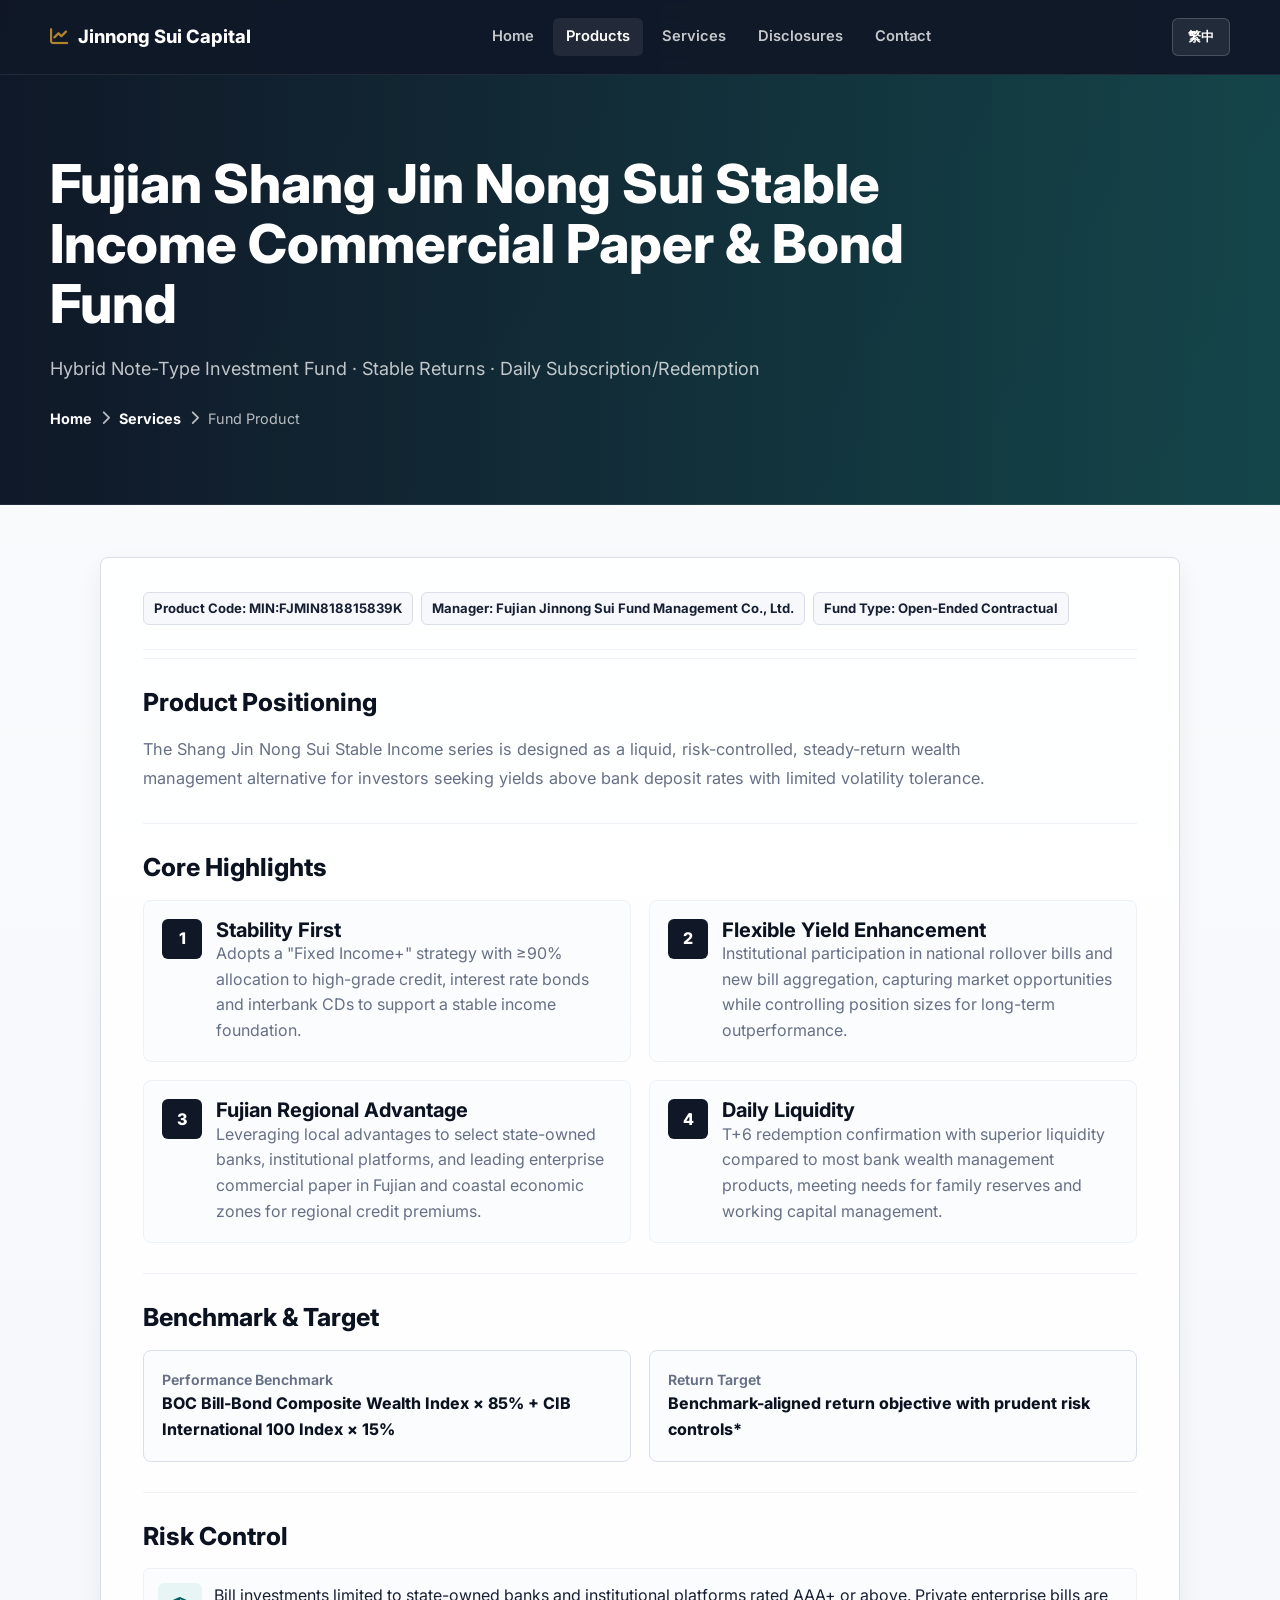
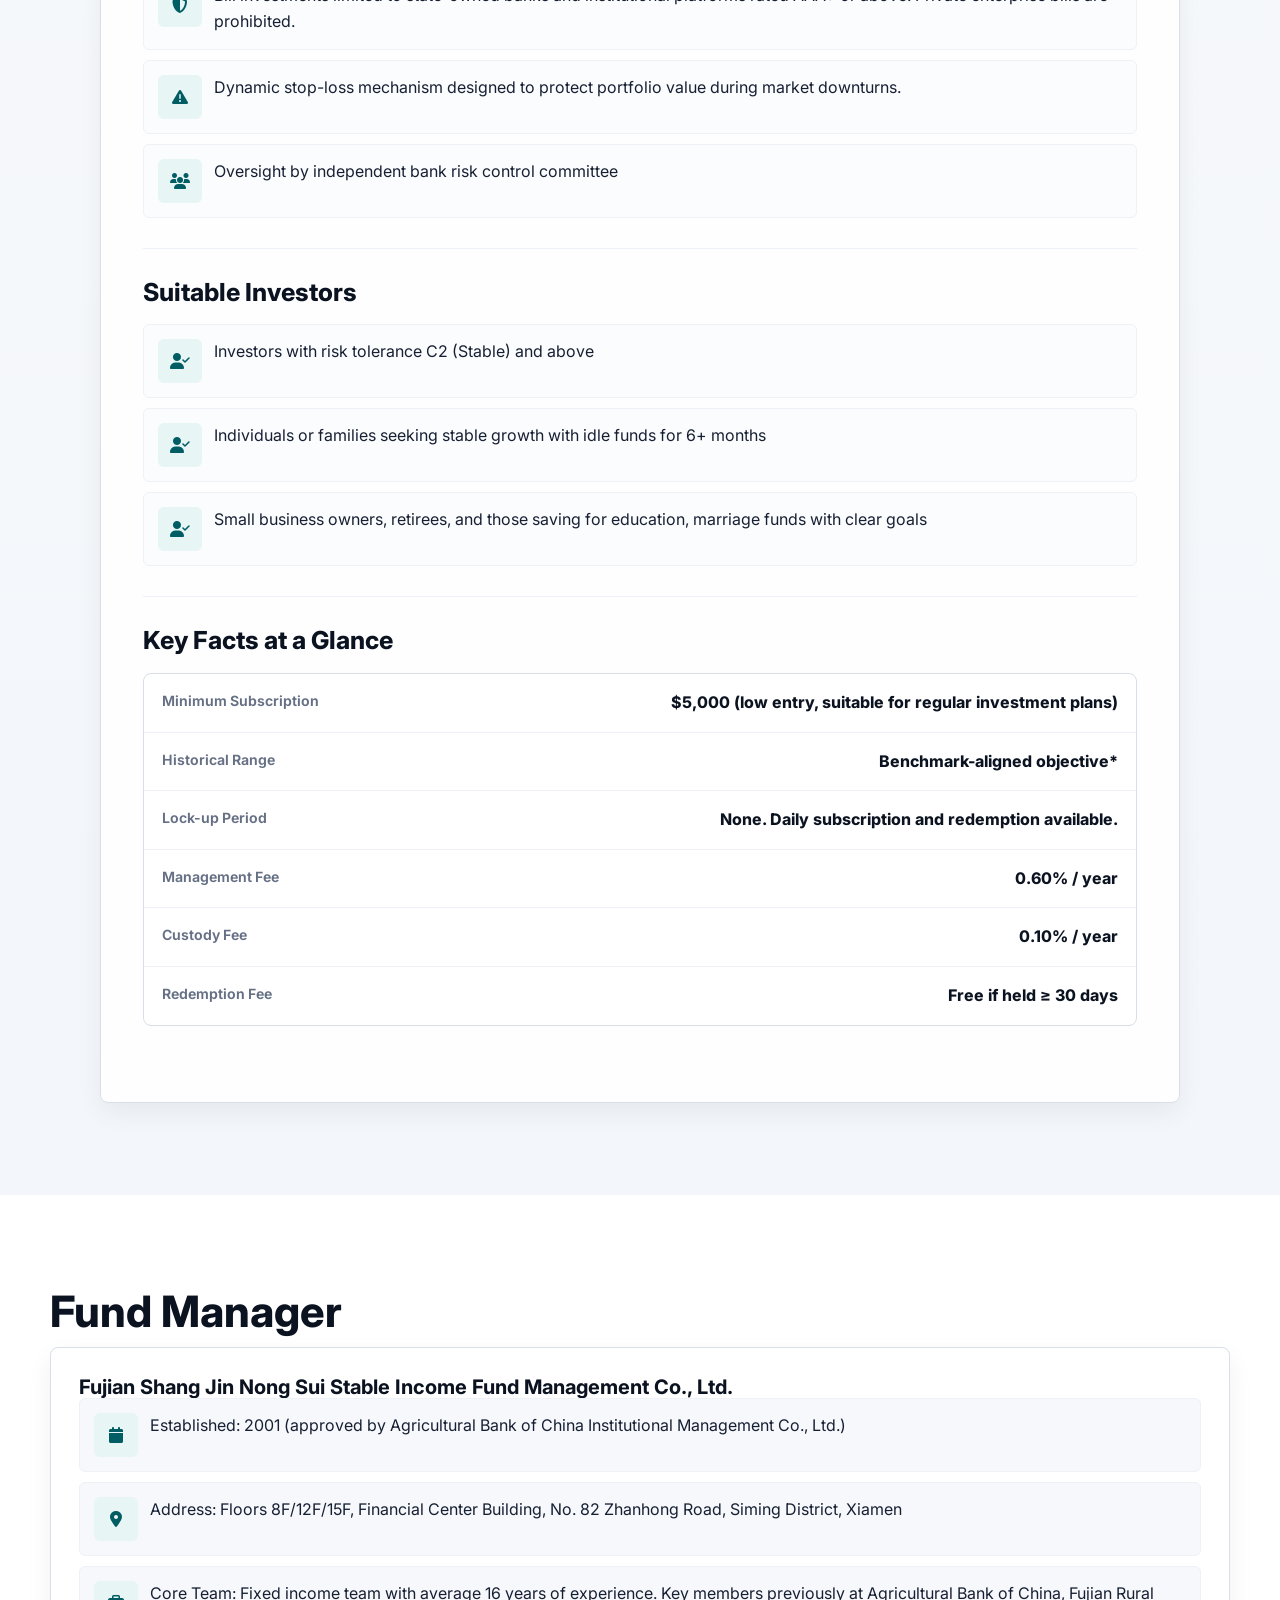
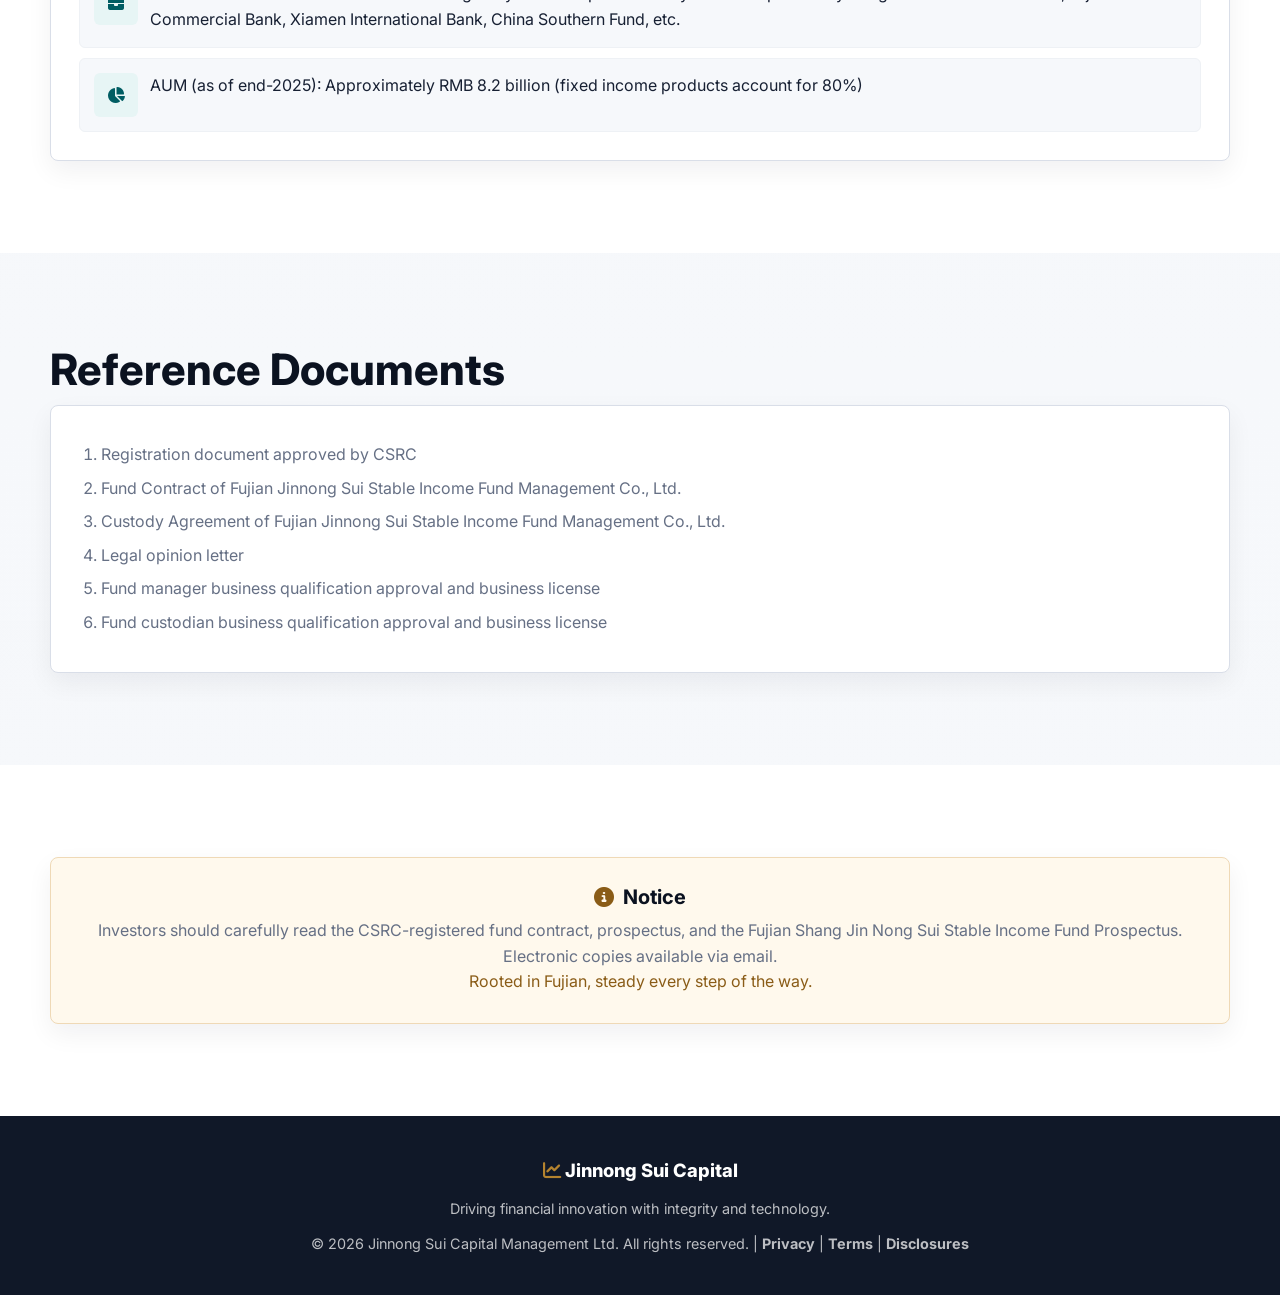
==== commit 40dbd222: "新增 site.js/favicon.svg，统一脚本管理及网站图标" ====
--- a/fund-product.html
+++ b/fund-product.html
@@ -10,8 +10,9 @@
     <link rel="stylesheet" href="style.css">
     <link rel="stylesheet" href="https://cdnjs.cloudflare.com/ajax/libs/font-awesome/6.4.0/css/all.min.css" media="print" onload="this.media='all'">
     <link href="https://fonts.googleapis.com/css2?family=Inter:wght@300;400;500;600;700&display=swap" rel="stylesheet">
-    <link rel="icon" type="image/x-icon" href="favicon.ico">
+    <link rel="icon" type="image/svg+xml" href="favicon.svg">
     <script src="lang.js" defer></script>
+    <script src="site.js" defer></script>
 </head>
 <body>
     <nav class="navbar">
@@ -22,9 +23,9 @@
             </a>
             <ul class="nav-links">
                 <li><a href="index.html#home" data-i18n="nav.home">Home</a></li>
-                <li><a href="index.html#about" data-i18n="nav.about">About Us</a></li>
+                <li><a href="index.html#products" class="active" data-i18n="nav.products">Products</a></li>
                 <li><a href="services.html" data-i18n="nav.services">Services</a></li>
-                <li><a href="index.html#disclosure" data-i18n="nav.disclosure">Disclosure</a></li>
+                <li><a href="regulatory-filings.html" data-i18n="nav.disclosure">Disclosures</a></li>
                 <li><a href="index.html#contact" data-i18n="nav.contact">Contact</a></li>
             </ul>
             <div class="nav-actions">
@@ -48,7 +49,7 @@
         </div>
     </section>
 
-    <section class="section">
+    <section class="section fund-content">
         <div class="container">
             <!-- Product Quick Info -->
             <div class="fund-quick-info">
@@ -143,7 +144,7 @@
                     </div>
                     <div class="fund-row">
                         <div class="fund-cell label" data-i18n="fund.facts.return">收益率</div>
-                        <div class="fund-cell" data-i18n="fund.facts.return.val">10%—13.5% 年化*</div>
+                        <div class="fund-cell" data-i18n="fund.facts.return.val">Benchmark-aligned objective*</div>
                     </div>
                     <div class="fund-row">
                         <div class="fund-cell label" data-i18n="fund.facts.lockup">封闭期</div>
@@ -222,10 +223,5 @@
         </div>
     </footer>
 
-    <script>
-        document.querySelector('.menu-toggle').addEventListener('click', function() {
-            document.querySelector('.nav-links').classList.toggle('active');
-        });
-    </script>
 </body>
-</html>+</html>
--- a/style.css
+++ b/style.css
@@ -1,1613 +1,1639 @@
-/* Reset & Base */
+/* Institutional redesign */
+:root {
+    --ink: #172033;
+    --ink-strong: #0b1220;
+    --muted: #667085;
+    --line: #d9dee8;
+    --line-soft: #eef1f5;
+    --paper: #ffffff;
+    --surface: #f6f8fb;
+    --surface-warm: #fbfaf7;
+    --nav: #101828;
+    --nav-2: #182230;
+    --brand: #007b83;
+    --brand-dark: #005d63;
+    --accent: #b4832f;
+    --accent-soft: #f3e6cf;
+    --success: #247a5a;
+    --shadow: 0 18px 42px rgba(16, 24, 40, 0.09);
+    --shadow-soft: 0 10px 26px rgba(16, 24, 40, 0.06);
+    --radius: 8px;
+    --radius-sm: 6px;
+}
+
 * {
+    box-sizing: border-box;
     margin: 0;
     padding: 0;
-    box-sizing: border-box;
 }
 
 html {
     scroll-behavior: smooth;
+    background: var(--surface);
 }
 
 body {
-    font-family: 'Inter', sans-serif;
-    background-color: #0a0e17;
-    color: #e0e0e0;
+    font-family: "Inter", "Segoe UI", Arial, sans-serif;
+    color: var(--ink);
+    background:
+        linear-gradient(180deg, rgba(246, 248, 251, 0.96), rgba(246, 248, 251, 1)),
+        repeating-linear-gradient(90deg, rgba(23, 32, 51, 0.035) 0 1px, transparent 1px 96px);
     line-height: 1.6;
     overflow-x: hidden;
 }
 
+a {
+    color: inherit;
+}
+
 .container {
-    width: 100%;
-    max-width: 1200px;
+    width: min(1180px, calc(100% - 40px));
     margin: 0 auto;
-    padding: 0 20px;
-}
-
-/* Typography */
+}
+
 h1, h2, h3, h4 {
+    color: var(--ink-strong);
+    line-height: 1.12;
+    letter-spacing: 0;
+}
+
+h1 {
+    font-size: 4.6rem;
+    font-weight: 800;
+}
+
+h2 {
+    font-size: 2.7rem;
+    font-weight: 760;
+}
+
+h3 {
+    font-size: 1.25rem;
+    font-weight: 720;
+}
+
+h4 {
+    font-size: 1rem;
     font-weight: 700;
-    line-height: 1.2;
-}
-
-h1 {
-    font-size: 3.5rem;
-    margin-bottom: 1rem;
-}
-
-h2 {
-    font-size: 2.5rem;
-    margin-bottom: 1rem;
-}
-
-h3 {
-    font-size: 1.5rem;
-    margin-bottom: 0.75rem;
 }
 
 p {
-    font-size: 1.1rem;
-    margin-bottom: 1rem;
-    font-weight: 300;
+    color: var(--muted);
+    font-size: 1rem;
+}
+
+ul {
+    list-style: none;
 }
 
 .highlight {
-    color: #00d4ff;
-}
-
-/* Navigation */
+    color: var(--brand);
+}
+
 .navbar {
-    background-color: rgba(10, 14, 23, 0.95);
-    padding: 1.5rem 0;
     position: fixed;
-    top: 0;
-    width: 100%;
+    inset: 0 0 auto;
     z-index: 1000;
-    border-bottom: 1px solid rgba(0, 212, 255, 0.1);
+    background: rgba(16, 24, 40, 0.96);
+    border-bottom: 1px solid rgba(255, 255, 255, 0.08);
+    backdrop-filter: blur(16px);
 }
 
 .navbar .container {
+    min-height: 74px;
     display: flex;
+    align-items: center;
     justify-content: space-between;
-    align-items: center;
+    gap: 28px;
 }
 
 .logo {
-    display: flex;
-    align-items: center;
-    font-size: 1.8rem;
-    font-weight: 700;
+    display: inline-flex;
+    align-items: center;
+    gap: 10px;
     color: #fff;
     text-decoration: none;
-}
-
-.logo i {
-    color: #00d4ff;
-    margin-right: 10px;
-    font-size: 2rem;
+    font-weight: 760;
+    font-size: 1.15rem;
+    white-space: nowrap;
+}
+
+.logo i,
+.footer-logo i {
+    color: var(--accent);
 }
 
 .nav-links {
     display: flex;
-    list-style: none;
+    align-items: center;
+    gap: 6px;
 }
 
 .nav-links li {
-    margin-left: 2rem;
+    margin: 0;
 }
 
 .nav-links a {
-    color: #b0b0b0;
+    display: inline-flex;
+    align-items: center;
+    min-height: 38px;
+    padding: 0 13px;
+    color: rgba(255, 255, 255, 0.76);
     text-decoration: none;
-    font-weight: 500;
-    font-size: 1rem;
-    transition: color 0.3s;
-    position: relative;
-    padding: 5px 0;
-}
-
-.nav-links a:hover {
-    color: #00d4ff;
+    font-size: 0.92rem;
+    font-weight: 600;
+    border-radius: var(--radius-sm);
+    transition: color .2s, background .2s;
+}
+
+.nav-links a:hover,
+.nav-links a.active {
+    color: #fff;
+    background: rgba(255, 255, 255, 0.08);
 }
 
 .nav-links a::after {
-    content: '';
-    position: absolute;
-    bottom: 0;
-    left: 0;
-    width: 0;
-    height: 2px;
-    background: #00d4ff;
-    transition: width 0.3s;
-}
-
-.nav-links a:hover::after {
-    width: 100%;
+    display: none;
 }
 
 .nav-actions {
     display: flex;
     align-items: center;
-    gap: 12px;
+    gap: 10px;
+}
+
+.lang-toggle,
+.menu-toggle {
+    min-height: 38px;
+    border: 1px solid rgba(255, 255, 255, 0.18);
+    background: rgba(255, 255, 255, 0.08);
+    color: #fff;
+    border-radius: var(--radius-sm);
+    cursor: pointer;
+    font-weight: 700;
 }
 
 .lang-toggle {
-    background: rgba(0, 212, 255, 0.1);
-    color: #00d4ff;
-    border: 1px solid rgba(0, 212, 255, 0.3);
-    padding: 6px 12px;
-    border-radius: 50px;
-    font-size: 0.8rem;
-    font-weight: 600;
-    cursor: pointer;
-    transition: all 0.3s;
-    white-space: nowrap;
-    min-width: 46px;
-    text-align: center;
-    line-height: 1.4;
-}
-
-.lang-toggle:hover {
-    background: rgba(0, 212, 255, 0.2);
-    box-shadow: 0 0 12px rgba(0, 212, 255, 0.15);
+    min-width: 58px;
+    padding: 0 12px;
+    font-size: 0.82rem;
 }
 
 .menu-toggle {
     display: none;
-    background: none;
-    border: none;
-    color: #fff;
-    font-size: 1.5rem;
-    cursor: pointer;
-}
-
-/* Hero */
+    width: 42px;
+    font-size: 1rem;
+}
+
 .hero {
-    padding: 180px 0 100px;
-    background: linear-gradient(135deg, #0a0e17 0%, #0d1525 50%, #13182a 100%);
+    position: relative;
+    min-height: 760px;
+    padding: 144px 0 72px;
+    color: #fff;
+    background:
+        linear-gradient(90deg, rgba(8, 14, 26, 0.96) 0%, rgba(10, 22, 34, 0.88) 39%, rgba(12, 29, 42, 0.48) 66%, rgba(12, 23, 33, 0.22) 100%),
+        linear-gradient(180deg, rgba(6, 10, 18, 0.18), rgba(6, 10, 18, 0.38)),
+        url("assets/hero-xiamen-waterfront.png") center center / cover no-repeat;
     overflow: hidden;
-    position: relative;
-}
-
-.hero-bg {
+}
+
+.hero::before {
+    content: "";
     position: absolute;
-    top: -50%;
-    right: -20%;
-    width: 800px;
-    height: 800px;
-    border-radius: 50%;
-    background: radial-gradient(circle, rgba(0, 212, 255, 0.04) 0%, transparent 70%);
+    inset: 74px 0 auto;
+    height: 1px;
+    background: linear-gradient(90deg, transparent, rgba(255,255,255,.22), transparent);
+}
+
+.hero::after {
+    content: "";
+    position: absolute;
+    right: 0;
+    bottom: 0;
+    width: 54%;
+    height: 76%;
+    background:
+        linear-gradient(120deg, transparent 0 38%, rgba(255, 255, 255, 0.09) 38% 38.5%, transparent 38.5% 100%),
+        repeating-linear-gradient(0deg, rgba(255,255,255,.035) 0 1px, transparent 1px 48px),
+        repeating-linear-gradient(90deg, rgba(255,255,255,.03) 0 1px, transparent 1px 56px);
+    mask-image: linear-gradient(90deg, transparent, #000 24%);
     pointer-events: none;
 }
 
+.hero-bg,
+.visual-ring,
+.visual-ring-2 {
+    display: none;
+}
+
 .hero .container {
-    display: flex;
-    align-items: center;
-    justify-content: space-between;
-    gap: 60px;
     position: relative;
     z-index: 1;
+    display: grid;
+    grid-template-columns: minmax(0, 1.08fr) minmax(360px, 0.72fr);
+    gap: 60px;
+    align-items: center;
 }
 
 .hero-content {
-    flex: 1;
-    max-width: 620px;
+    max-width: 720px;
+}
+
+.hero-badge,
+.section-tag,
+.featured-badge,
+.badge {
+    display: inline-flex;
+    align-items: center;
+    gap: 8px;
+    min-height: 32px;
+    padding: 6px 10px;
+    border: 1px solid var(--line);
+    border-radius: var(--radius-sm);
+    background: var(--paper);
+    color: var(--brand-dark);
+    font-size: 0.78rem;
+    font-weight: 760;
+    text-transform: uppercase;
 }
 
 .hero-badge {
-    display: inline-flex;
-    align-items: center;
-    gap: 8px;
-    background: rgba(0, 212, 255, 0.1);
-    border: 1px solid rgba(0, 212, 255, 0.25);
-    color: #00d4ff;
-    padding: 6px 16px;
-    border-radius: 50px;
-    font-size: 0.8rem;
-    font-weight: 600;
-    margin-bottom: 20px;
-    letter-spacing: 0.5px;
-}
-
-.hero h1 {
-    color: #fff;
-    font-size: 3.2rem;
-    font-weight: 800;
-    line-height: 1.25;
-    margin-bottom: 1.2rem;
-}
-
-.hero h1 .highlight {
-    background: linear-gradient(90deg, #00d4ff, #0099ff);
-    -webkit-background-clip: text;
-    -webkit-text-fill-color: transparent;
-    background-clip: text;
-}
-
+    border-color: rgba(255,255,255,.2);
+    background: rgba(255,255,255,.08);
+    color: #dffbff;
+    margin-bottom: 22px;
+}
+
+.hero h1,
+.hero h2,
+.hero h3 {
+    color: #fff;
+}
+
+.hero .subtitle,
 .subtitle {
-    font-size: 1.15rem;
-    color: #b0b0b0;
-    max-width: 540px;
-    margin-bottom: 2rem;
-    line-height: 1.7;
-}
-
-.btn-primary {
-    display: inline-flex;
-    align-items: center;
-    gap: 8px;
-    background: linear-gradient(135deg, #0066ff, #00d4ff);
-    color: white;
-    padding: 15px 32px;
-    border-radius: 50px;
-    text-decoration: none;
-    font-weight: 600;
-    font-size: 1rem;
-    border: none;
-    cursor: pointer;
-    transition: transform 0.3s, box-shadow 0.3s;
-    box-shadow: 0 8px 24px rgba(0, 212, 255, 0.25);
-}
-
-.btn-primary:hover {
-    transform: translateY(-3px);
-    box-shadow: 0 16px 36px rgba(0, 212, 255, 0.35);
-}
-
-.btn-outline {
-    display: inline-flex;
-    align-items: center;
-    gap: 8px;
-    background: transparent;
-    color: #fff;
-    padding: 15px 28px;
-    border-radius: 50px;
-    text-decoration: none;
-    font-weight: 600;
-    font-size: 1rem;
-    border: 1px solid rgba(255, 255, 255, 0.25);
-    transition: all 0.3s;
-}
-
-.btn-outline:hover {
-    border-color: #00d4ff;
-    color: #00d4ff;
-    transform: translateY(-2px);
+    max-width: 680px;
+    margin-top: 20px;
+    color: rgba(255,255,255,.75);
+    font-size: 1.13rem;
 }
 
 .hero-actions {
     display: flex;
-    gap: 16px;
-    margin-bottom: 40px;
     flex-wrap: wrap;
+    gap: 12px;
+    margin-top: 34px;
+}
+
+.btn-primary,
+.btn-outline,
+.btn-more,
+.btn-view,
+.btn-download {
+    display: inline-flex;
+    align-items: center;
+    justify-content: center;
+    gap: 9px;
+    min-height: 44px;
+    padding: 0 18px;
+    border-radius: var(--radius-sm);
+    border: 1px solid transparent;
+    text-decoration: none;
+    font-size: 0.94rem;
+    font-weight: 760;
+    cursor: pointer;
+    transition: transform .18s, box-shadow .18s, background .18s, color .18s, border .18s;
+}
+
+.btn-primary {
+    background: var(--brand);
+    color: #fff;
+    box-shadow: 0 10px 22px rgba(0, 123, 131, .24);
+}
+
+.btn-primary:hover,
+.btn-view:hover {
+    transform: translateY(-1px);
+    background: var(--brand-dark);
+}
+
+.btn-outline {
+    color: #fff;
+    border-color: rgba(255,255,255,.26);
+    background: rgba(255,255,255,.08);
+}
+
+.btn-outline:hover {
+    background: rgba(255,255,255,.14);
+}
+
+.btn-more,
+.btn-view {
+    color: var(--brand-dark);
+    border-color: var(--line);
+    background: #fff;
 }
 
 .hero-stats {
-    display: flex;
-    gap: 40px;
-    padding-top: 30px;
-    border-top: 1px solid rgba(255, 255, 255, 0.06);
+    display: grid;
+    grid-template-columns: repeat(3, minmax(0, 1fr));
+    margin-top: 48px;
+    border: 1px solid rgba(255,255,255,.16);
+    background: rgba(255,255,255,.07);
 }
 
 .hero-stat {
-    display: flex;
-    flex-direction: column;
-    gap: 4px;
+    padding: 20px 18px;
+    border-right: 1px solid rgba(255,255,255,.14);
+}
+
+.hero-stat:last-child {
+    border-right: 0;
 }
 
 .stat-value {
+    display: block;
+    color: #fff;
     font-size: 2rem;
+    line-height: 1;
     font-weight: 800;
-    color: #fff;
 }
 
 .stat-unit {
+    margin-left: 2px;
+    color: #d9ead2;
     font-size: 1rem;
-    color: #00d4ff;
-    font-weight: 600;
-    margin-left: 2px;
 }
 
 .stat-label {
-    font-size: 0.8rem;
-    color: #888;
+    display: block;
+    margin-top: 8px;
+    color: rgba(255,255,255,.66);
+    font-size: .78rem;
+    font-weight: 700;
+    text-transform: uppercase;
 }
 
 .hero-visual {
-    flex-shrink: 0;
     position: relative;
-    display: flex;
-    align-items: center;
-    justify-content: center;
-}
-
-.visual-ring {
+    min-height: 430px;
+}
+
+.hero-visual::before {
+    content: "";
     position: absolute;
-    width: 340px;
-    height: 340px;
-    border-radius: 50%;
-    border: 1px solid rgba(0, 212, 255, 0.1);
-    animation: spin 20s linear infinite;
-}
-
-.visual-ring-2 {
+    inset: 42px 42px 42px auto;
+    width: 68%;
+    border: 1px solid rgba(255,255,255,.11);
+    background:
+        linear-gradient(160deg, rgba(255,255,255,.055), rgba(255,255,255,.015)),
+        repeating-linear-gradient(0deg, rgba(255,255,255,.045) 0 1px, transparent 1px 42px);
+    transform: skewY(-3deg);
+}
+
+.hero-card {
     position: absolute;
-    width: 280px;
-    height: 280px;
-    border-radius: 50%;
-    border: 1px solid rgba(0, 212, 255, 0.06);
-    animation: spin 15s linear infinite reverse;
-}
-
-@keyframes spin {
-    from { transform: rotate(0deg); }
-    to { transform: rotate(360deg); }
-}
-
-.hero-card {
-    position: relative;
-    z-index: 2;
-    background: rgba(10, 18, 30, 0.9);
-    border: 1px solid rgba(0, 212, 255, 0.2);
-    border-radius: 16px;
-    padding: 24px;
-    width: 260px;
-    backdrop-filter: blur(10px);
+    right: 24px;
+    bottom: 28px;
+    width: min(340px, calc(100% - 24px));
+    border: 1px solid rgba(255,255,255,.24);
+    border-radius: var(--radius);
+    background: linear-gradient(180deg, rgba(14, 23, 39, .74), rgba(14, 23, 39, .58));
+    backdrop-filter: blur(18px);
+    box-shadow: 0 22px 52px rgba(0,0,0,.26);
+    overflow: hidden;
+}
+
+.hero-card::before {
+    content: "";
+    display: block;
+    height: 4px;
+    background: linear-gradient(90deg, var(--brand), var(--accent));
 }
 
 .hero-card-header {
     display: flex;
     align-items: center;
-    gap: 8px;
-    color: #00d4ff;
-    font-weight: 700;
-    font-size: 0.9rem;
-    margin-bottom: 16px;
-    padding-bottom: 12px;
-    border-bottom: 1px solid rgba(255, 255, 255, 0.06);
+    gap: 10px;
+    padding: 20px 20px 6px;
+    color: #fff;
+    font-weight: 800;
+}
+
+.hero-card-header i {
+    color: var(--accent);
 }
 
 .hero-card-body {
-    display: flex;
-    flex-direction: column;
-    gap: 12px;
+    padding: 10px 20px 18px;
+}
+
+.hero-card-row,
+.ft-row,
+.fund-row {
+    display: grid;
+    grid-template-columns: 1fr auto;
+    gap: 16px;
+    padding: 13px 0;
+    border-bottom: 1px solid var(--line-soft);
 }
 
 .hero-card-row {
-    display: flex;
-    justify-content: space-between;
-    align-items: center;
-}
-
-.hcr-label { color: #888; font-size: 0.85rem; }
-.hcr-value { color: #fff; font-weight: 600; font-size: 0.95rem; }
-
-/* Section Header */
+    border-bottom-color: rgba(255,255,255,.13);
+}
+
+.hero-card-row:last-child,
+.ft-row:last-child,
+.fund-row:last-child {
+    border-bottom: 0;
+}
+
+.hcr-label,
+.metric-label,
+.fund-cell.label {
+    color: var(--muted);
+    font-size: .88rem;
+    font-weight: 650;
+}
+
+.hcr-label {
+    color: rgba(255,255,255,.68);
+}
+
+.hcr-value,
+.metric-value,
+.fund-cell:not(.label) {
+    color: var(--ink-strong);
+    font-weight: 760;
+}
+
+.hcr-value {
+    color: #fff;
+}
+
 .section {
-    padding: 100px 0;
+    padding: 92px 0;
+    scroll-margin-top: 88px;
+}
+
+.section.products,
+.section.contact,
+.reports-archive,
+.compliance-page,
+.announcement-page {
+    background: var(--surface);
+}
+
+.section.about,
+.section.disclosure,
+.cta-section {
+    background: var(--paper);
 }
 
 .section-header {
-    text-align: center;
-    margin-bottom: 50px;
-}
-
-.section-tag {
-    display: inline-block;
-    background: rgba(0, 212, 255, 0.08);
-    color: #00d4ff;
-    padding: 5px 16px;
-    border-radius: 50px;
-    font-size: 0.8rem;
-    font-weight: 600;
-    letter-spacing: 1px;
-    text-transform: uppercase;
-    margin-bottom: 16px;
+    max-width: 760px;
+    margin-bottom: 34px;
+}
+
+.contact .section-header {
+    margin-bottom: 28px;
+}
+
+.contact .section-title {
+    margin-bottom: 8px;
+}
+
+.section-header .section-tag {
+    margin-bottom: 14px;
 }
 
 .section-title {
-    text-align: center;
-    color: #fff;
-    margin-bottom: 1rem;
+    margin-bottom: 12px;
 }
 
 .section-subtitle {
-    text-align: center;
-    color: #b0b0b0;
-    max-width: 700px;
-    margin: 0 auto 50px;
-}
-
-/* Featured Product */
+    max-width: 680px;
+    font-size: 1.05rem;
+}
+
+.featured-product,
+.service-block,
+.manager-card,
+.disclaimer-card,
+.filing-list,
+.compliance-content,
+.announcement-content,
+.archive-notice,
+.no-results,
+.cta-card,
+.social-card,
+.featured-table,
+.fund-table,
+.fund-metric {
+    border: 1px solid var(--line);
+    border-radius: var(--radius);
+    background: var(--paper);
+    box-shadow: var(--shadow-soft);
+}
+
 .featured-product {
-    background: linear-gradient(135deg, rgba(0, 102, 255, 0.06), rgba(0, 212, 255, 0.04));
-    border: 1px solid rgba(0, 212, 255, 0.15);
-    border-radius: 24px;
-    padding: 50px;
     position: relative;
+    padding: 34px;
     overflow: hidden;
+}
+
+.featured-product::before {
+    content: "";
+    position: absolute;
+    inset: 0 auto 0 0;
+    width: 6px;
+    background: linear-gradient(var(--brand), var(--accent));
 }
 
 .featured-badge {
     position: absolute;
-    top: 20px;
-    right: 20px;
-    background: linear-gradient(135deg, #0066ff, #00d4ff);
-    color: #fff;
-    padding: 8px 18px;
-    border-radius: 50px;
-    font-size: 0.8rem;
-    font-weight: 700;
-    display: flex;
-    align-items: center;
-    gap: 6px;
+    top: 24px;
+    right: 24px;
+    border-color: var(--accent-soft);
+    background: #fff9ed;
+    color: #7a5417;
 }
 
 .featured-content {
     display: grid;
-    grid-template-columns: 1fr 300px;
-    gap: 50px;
-    align-items: start;
-}
-
-.featured-left {
-    display: flex;
-    flex-direction: column;
-}
-
-.fp-icon {
-    width: 56px;
-    height: 56px;
-    border-radius: 14px;
-    background: rgba(0, 212, 255, 0.1);
-    display: flex;
+    grid-template-columns: minmax(0, 1.15fr) minmax(320px, .85fr);
+    gap: 34px;
+}
+
+.fp-icon,
+.feature-icon,
+.scn-icon,
+.service-icon-large,
+.report-icon,
+.notice-icon,
+.info-item i,
+.fund-list i {
+    display: inline-flex;
     align-items: center;
     justify-content: center;
-    font-size: 1.6rem;
-    color: #00d4ff;
-    margin-bottom: 16px;
+    width: 44px;
+    height: 44px;
+    border-radius: var(--radius-sm);
+    background: #e7f5f5;
+    color: var(--brand-dark);
 }
 
 .fp-name {
-    font-size: 1.8rem;
-    color: #fff;
-    font-weight: 700;
-    margin-bottom: 12px;
-    line-height: 1.3;
-}
-
-.fp-tags {
+    max-width: 760px;
+    margin-top: 16px;
+    margin-bottom: 14px;
+    font-size: 1.95rem;
+}
+
+.fp-tags,
+.fund-quick-info,
+.filter-buttons {
     display: flex;
     flex-wrap: wrap;
     gap: 8px;
+}
+
+.fp-tags span,
+.fund-tag,
+.filter-btn,
+.session-tag {
+    display: inline-flex;
+    align-items: center;
+    min-height: 32px;
+    padding: 5px 10px;
+    border: 1px solid var(--line);
+    border-radius: var(--radius-sm);
+    background: var(--surface);
+    color: var(--ink);
+    font-size: .82rem;
+    font-weight: 700;
+}
+
+.fp-desc {
+    margin: 18px 0;
+    max-width: 720px;
+}
+
+.fp-highlights,
+.features,
+.service-cards,
+.disclosure-content,
+.stats-grid,
+.info-cards,
+.fund-highlights,
+.fund-metrics {
+    display: grid;
+    gap: 18px;
+}
+
+.fp-highlights {
+    grid-template-columns: repeat(2, minmax(0, 1fr));
+    margin: 22px 0 28px;
+}
+
+.fph-item,
+.feature-card,
+.service-card-new,
+.info-card,
+.fund-highlight,
+.stat-card,
+.contact-info {
+    border: 1px solid var(--line);
+    border-radius: var(--radius);
+    background: var(--paper);
+    padding: 20px;
+}
+
+.fph-item {
+    display: grid;
+    grid-template-columns: 44px 1fr;
+    gap: 14px;
+    padding: 16px;
+}
+
+.fph-item i {
+    color: var(--brand);
+    margin-top: 3px;
+}
+
+.fph-item strong,
+.service-feature h4 {
+    display: block;
+    color: var(--ink-strong);
+    margin-bottom: 4px;
+}
+
+.fph-item span,
+.service-feature p,
+.report-meta,
+.recent-date {
+    color: var(--muted);
+    font-size: .9rem;
+}
+
+.featured-table {
+    padding: 22px;
+}
+
+.featured-table h4 {
+    display: flex;
+    align-items: center;
+    gap: 10px;
+    margin-bottom: 8px;
+}
+
+.featured-table h4 i {
+    color: var(--accent);
+}
+
+.ft-row span:last-child {
+    color: var(--ink-strong);
+    text-align: right;
+    font-weight: 760;
+}
+
+.features,
+.service-cards,
+.disclosure-content {
+    grid-template-columns: repeat(3, minmax(0, 1fr));
+}
+
+.feature-card,
+.service-card-new,
+.disclosure-card {
+    min-height: 100%;
+    transition: transform .18s, box-shadow .18s, border-color .18s;
+}
+
+.feature-card:hover,
+.service-card-new:hover,
+.disclosure-card:hover {
+    transform: translateY(-2px);
+    border-color: rgba(0, 123, 131, .35);
+    box-shadow: var(--shadow);
+}
+
+.feature-card h3,
+.service-card-new h3 {
+    margin: 16px 0 8px;
+}
+
+.service-card-new {
+    color: inherit;
+    text-decoration: none;
+}
+
+.scn-link {
+    display: inline-flex;
+    align-items: center;
+    gap: 8px;
+    margin-top: 16px;
+    color: var(--brand-dark);
+    font-weight: 780;
+}
+
+.disclosure-card {
+    border: 1px solid var(--line);
+    border-radius: var(--radius);
+    background: var(--paper);
+    padding: 24px;
+}
+
+.disclosure-card h3 {
+    display: flex;
+    align-items: center;
+    gap: 10px;
     margin-bottom: 16px;
 }
 
-.fp-tags span {
-    background: rgba(255, 255, 255, 0.04);
-    border: 1px solid rgba(255, 255, 255, 0.08);
-    color: #b0b0b0;
-    padding: 4px 12px;
-    border-radius: 50px;
-    font-size: 0.8rem;
-}
-
-.fp-desc {
-    color: #b0b0b0;
-    line-height: 1.8;
-    font-size: 1rem;
-    margin-bottom: 24px;
-}
-
-.fp-highlights {
+.disclosure-card h3 i {
+    color: var(--accent);
+}
+
+.disclosure-card li,
+.report-card {
+    display: grid;
+    grid-template-columns: 1fr auto;
+    gap: 10px;
+    align-items: center;
+    padding: 12px 0;
+    border-bottom: 1px solid var(--line-soft);
+}
+
+.disclosure-card li:last-child {
+    border-bottom: 0;
+}
+
+.disclosure-card a,
+.report-card a {
+    color: var(--brand-dark);
+    font-weight: 750;
+    text-decoration: none;
+}
+
+.fb-toggle {
+    display: inline-flex;
+    align-items: center;
+    min-height: 38px;
+    margin-top: 16px;
+    padding: 0 12px;
+    border: 1px solid var(--line);
+    border-radius: var(--radius-sm);
+    color: var(--brand-dark);
+    font-weight: 760;
+    cursor: pointer;
+}
+
+.contact-wrapper {
     display: grid;
     grid-template-columns: 1fr 1fr;
-    gap: 12px;
-    margin-bottom: 28px;
-}
-
-.fph-item {
-    display: flex;
-    gap: 10px;
-    align-items: flex-start;
-    padding: 12px;
-    background: rgba(255, 255, 255, 0.02);
-    border-radius: 10px;
-}
-
-.fph-item i {
-    color: #00d4ff;
-    font-size: 1.1rem;
-    margin-top: 2px;
-}
-
-.fph-item strong {
-    display: block;
-    color: #fff;
-    font-size: 0.9rem;
-    margin-bottom: 2px;
-}
-
-.fph-item span {
-    color: #888;
-    font-size: 0.8rem;
-}
-
-.featured-right {
-    display: flex;
-    flex-direction: column;
-    gap: 20px;
-}
-
-.featured-table {
-    background: rgba(0, 0, 0, 0.2);
-    border-radius: 14px;
-    padding: 24px;
-    border: 1px solid rgba(255, 255, 255, 0.05);
-}
-
-.featured-table h4 {
-    color: #00d4ff;
-    font-size: 0.9rem;
-    margin-bottom: 16px;
-    display: flex;
-    align-items: center;
-    gap: 8px;
-}
-
-.ft-row {
-    display: flex;
-    justify-content: space-between;
-    padding: 10px 0;
-    border-bottom: 1px solid rgba(255, 255, 255, 0.04);
-    font-size: 0.9rem;
-}
-
-.ft-row:last-child { border-bottom: none; }
-.ft-row span:first-child { color: #888; }
-.ft-row span:last-child { color: #e0e0e0; font-weight: 500; }
-
-/* Service Cards (new) */
-.service-cards {
-    display: grid;
-    grid-template-columns: repeat(3, 1fr);
-    gap: 24px;
-}
-
-.service-card-new {
-    background: rgba(255, 255, 255, 0.02);
-    border: 1px solid rgba(255, 255, 255, 0.06);
-    border-radius: 16px;
-    padding: 32px;
-    text-decoration: none;
-    transition: all 0.3s;
-    display: flex;
-    flex-direction: column;
-}
-
-.service-card-new:hover {
-    border-color: rgba(0, 212, 255, 0.25);
-    transform: translateY(-6px);
-    box-shadow: 0 16px 40px rgba(0, 0, 0, 0.3);
-}
-
-.scn-icon {
-    width: 48px;
-    height: 48px;
-    border-radius: 12px;
-    background: rgba(0, 212, 255, 0.08);
-    display: flex;
-    align-items: center;
-    justify-content: center;
-    font-size: 1.3rem;
-    color: #00d4ff;
-    margin-bottom: 18px;
-}
-
-.service-card-new h3 {
-    color: #fff;
-    font-size: 1.15rem;
-    margin-bottom: 10px;
-}
-
-.service-card-new p {
-    color: #888;
-    font-size: 0.9rem;
-    line-height: 1.6;
-    margin: 0 0 16px;
-    flex: 1;
-}
-
-.scn-link {
-    color: #00d4ff;
-    font-size: 0.85rem;
-    font-weight: 600;
-    display: flex;
-    align-items: center;
-    gap: 6px;
-    transition: gap 0.3s;
-}
-
-.service-card-new:hover .scn-link { gap: 10px; }
-
-/* Features */
-.features {
-    display: grid;
-    grid-template-columns: repeat(auto-fit, minmax(300px, 1fr));
-    gap: 30px;
-    margin-top: 50px;
-}
-
-.feature-card {
-    background: rgba(255, 255, 255, 0.03);
-    border-radius: 20px;
-    padding: 30px;
-    border: 1px solid rgba(0, 212, 255, 0.1);
-    transition: transform 0.3s, border-color 0.3s;
-}
-
-.feature-card:hover {
-    transform: translateY(-10px);
-    border-color: #00d4ff;
-}
-
-.feature-icon {
-    font-size: 3rem;
-    color: #00d4ff;
-    margin-bottom: 20px;
-}
-
-.feature-card h3 {
-    color: #fff;
-}
-
-.feature-card p {
-    color: #b0b0b0;
-}
-
-/* Disclosure */
-.disclosure {
-    background: #13182a;
-}
-
-.disclosure-content {
-    display: grid;
-    grid-template-columns: repeat(auto-fit, minmax(300px, 1fr));
-    gap: 30px;
-    margin-top: 50px;
-}
-
-.disclosure-card {
-    background: rgba(255, 255, 255, 0.03);
-    border-radius: 15px;
-    padding: 30px;
-    border-left: 5px solid #00d4ff;
-}
-
-.disclosure-card h3 {
-    color: #fff;
-    display: flex;
-    align-items: center;
-    margin-bottom: 20px;
-}
-
-.disclosure-card h3 i {
-    margin-right: 10px;
-    color: #00d4ff;
-}
-
-.disclosure-card ul {
-    list-style: none;
-}
-
-.disclosure-card li {
-    padding: 8px 0;
-    border-bottom: 1px solid rgba(255, 255, 255, 0.05);
-}
-
-.disclosure-card a {
-    color: #00d4ff;
-    text-decoration: none;
-    font-weight: 500;
-}
-
-.disclosure-card a:hover {
-    text-decoration: underline;
-}
-
-.report-loading {
-    color: #888;
-    font-style: italic;
-}
-
-.recent-icon {
-    color: #00d4ff;
-    margin-right: 4px;
-    font-size: 0.85rem;
-}
-
-.recent-date {
-    color: #666;
-    font-size: 0.8rem;
-    margin-left: 6px;
-}
-
-/* Contact */
-.contact-wrapper {
-    display: grid;
-    grid-template-columns: 1fr 1fr;
-    gap: 50px;
-    margin-top: 50px;
+    gap: 22px;
+    align-items: stretch;
+}
+
+.contact-info,
+.social-card {
+    display: grid;
+    gap: 16px;
 }
 
 .social-section {
     display: flex;
-    justify-content: center;
-    align-items: center;
 }
 
 .social-card {
-    background: rgba(255, 255, 255, 0.03);
-    border-radius: 20px;
-    padding: 30px;
-    border: 1px solid rgba(0, 212, 255, 0.2);
-    text-align: center;
     width: 100%;
-    max-width: 350px;
+    padding: 20px;
+    border: 1px solid var(--line);
+    border-radius: var(--radius);
+    background: var(--paper);
+    box-shadow: var(--shadow-soft);
 }
 
 .social-card h3 {
-    color: #fff;
-    margin-bottom: 25px;
+    padding: 0;
+    margin-bottom: 12px;
+    font-size: 1.05rem;
+    color: var(--brand-dark);
+}
+
+.info-item {
+    display: grid;
+    grid-template-columns: 44px 1fr;
+    gap: 14px;
+}
+
+.info-item h4 {
+    margin-bottom: 3px;
 }
 
 .social-links {
-    display: flex;
-    flex-direction: column;
-    gap: 15px;
+    display: grid;
+    gap: 8px;
+    border-top: 0;
 }
 
 .social-link {
     display: flex;
-    flex-direction: column;
-    gap: 8px;
-    padding: 18px 20px;
-    border-radius: 12px;
+    align-items: center;
+    justify-content: space-between;
+    gap: 16px;
+    min-height: 50px;
+    padding: 10px 12px;
+    border: 1px solid var(--line-soft);
+    border-radius: var(--radius-sm);
     text-decoration: none;
-    transition: all 0.3s;
+    background: var(--surface);
+    transition: background .18s, border-color .18s, transform .18s;
+}
+
+.social-link:last-child {
+    border-bottom: 1px solid var(--line-soft);
+}
+
+.social-link:hover {
+    background: #fff;
+    border-color: rgba(0, 123, 131, .34);
+    transform: translateY(-1px);
 }
 
 .social-label {
     display: flex;
     align-items: center;
-    gap: 8px;
-    font-size: 0.75rem;
-    font-weight: 600;
-    text-transform: uppercase;
-    letter-spacing: 0.5px;
-    opacity: 0.8;
-}
-
-.social-label i {
-    font-size: 1rem;
-    width: 20px;
+    gap: 10px;
+    color: var(--ink-strong);
+    font-weight: 760;
+}
+
+.social-account {
+    color: var(--muted);
+    font-size: .9rem;
+    text-align: right;
+    overflow-wrap: anywhere;
+}
+
+.page-header {
+    padding: 154px 0 74px;
+    color: #fff;
+    background:
+        linear-gradient(90deg, rgba(16, 24, 40, .98), rgba(20, 69, 74, .9)),
+        linear-gradient(135deg, #101828, #134e4a);
+    border-bottom: 1px solid rgba(255,255,255,.08);
+}
+
+.page-header h1 {
+    color: #fff;
+    max-width: 940px;
+    font-size: 3.35rem;
+}
+
+.page-header .subtitle {
+    color: rgba(255,255,255,.74);
+    max-width: 820px;
+}
+
+.breadcrumb {
+    display: flex;
+    flex-wrap: wrap;
+    align-items: center;
+    gap: 9px;
+    margin-top: 24px;
+    color: rgba(255,255,255,.7);
+    font-size: .9rem;
+}
+
+.breadcrumb a {
+    color: #fff;
+    text-decoration: none;
+    font-weight: 700;
+}
+
+.services-detail {
+    display: grid;
+    gap: 26px;
+}
+
+.fund-content {
+    padding-top: 52px;
+    background:
+        linear-gradient(180deg, #f8fafc, #f3f6fa);
+}
+
+.fund-content > .container {
+    max-width: 1080px;
+    padding: 34px 42px 46px;
+    border: 1px solid var(--line);
+    border-radius: var(--radius);
+    background: rgba(255,255,255,.92);
+    box-shadow: var(--shadow-soft);
+}
+
+.fund-content .fund-section:first-of-type {
+    border-top: 0;
+    padding-top: 20px;
+}
+
+.fund-content .fund-section > p {
+    max-width: 860px;
+    font-size: 1.02rem;
+    line-height: 1.78;
+}
+
+.fund-content .fund-quick-info {
+    padding-bottom: 24px;
+    border-bottom: 1px solid var(--line-soft);
+}
+
+.service-block {
+    display: grid;
+    grid-template-columns: 84px 1fr;
+    gap: 24px;
+    padding: 26px;
+    box-shadow: none;
+}
+
+.service-block.reverse {
+    grid-template-columns: 1fr 84px;
+}
+
+.service-block.reverse .service-icon-large {
+    order: 2;
+}
+
+.service-icon-large {
+    width: 64px;
+    height: 64px;
+    font-size: 1.45rem;
+}
+
+.service-intro {
+    margin: 8px 0 18px;
+}
+
+.service-features {
+    display: grid;
+    grid-template-columns: repeat(2, minmax(0, 1fr));
+    gap: 14px;
+}
+
+.service-feature {
+    display: grid;
+    grid-template-columns: 24px 1fr;
+    gap: 12px;
+    padding: 12px 0;
+    border-top: 1px solid var(--line-soft);
+}
+
+.service-feature i {
+    color: var(--success);
+    margin-top: 3px;
+}
+
+.fund-section {
+    margin-bottom: 0;
+    padding: 30px 0;
+    border-top: 1px solid var(--line-soft);
+}
+
+.fund-section h2 {
+    margin-bottom: 18px;
+    font-size: 1.55rem;
+}
+
+.fund-quick-info {
+    margin-bottom: 8px;
+}
+
+.fund-highlight {
+    display: grid;
+    grid-template-columns: 40px 1fr;
+    gap: 14px;
+    align-items: start;
+    padding: 18px;
+    border: 1px solid var(--line-soft);
+    background: #fbfcfe;
+    box-shadow: none;
+}
+
+.fund-highlights,
+.fund-metrics {
+    grid-template-columns: repeat(2, minmax(0, 1fr));
+}
+
+.fund-metric {
+    padding: 18px;
+    box-shadow: none;
+    background: #fbfcfe;
+}
+
+.hl-num {
+    display: inline-flex;
+    align-items: center;
+    justify-content: center;
+    width: 40px;
+    height: 40px;
+    border-radius: var(--radius-sm);
+    background: var(--nav);
+    color: #fff;
+    font-weight: 800;
+}
+
+.fund-list {
+    display: grid;
+    gap: 10px;
+}
+
+.fund-list li {
+    display: grid;
+    grid-template-columns: 44px 1fr;
+    gap: 12px;
+    align-items: start;
+    padding: 14px;
+    border: 1px solid var(--line-soft);
+    border-radius: var(--radius-sm);
+    background: #fbfcfe;
+}
+
+.manager-card .fund-list li {
+    background: var(--surface);
+}
+
+.fund-table {
+    overflow: hidden;
+    box-shadow: none;
+}
+
+.fund-row {
+    padding: 16px 18px;
+}
+
+.manager-card,
+.disclaimer-card,
+.filing-list,
+.compliance-content,
+.announcement-content {
+    padding: 28px;
+}
+
+.compliance-page,
+.announcement-page {
+    padding: 132px 0 84px;
+    min-height: 68vh;
+    background:
+        linear-gradient(180deg, #f8fafc, #f3f6fa);
+}
+
+.compliance-content {
+    max-width: 900px;
+    margin: 0 auto;
+}
+
+.compliance-content h1 {
+    margin-bottom: 8px;
+    font-size: 2.35rem;
+}
+
+.compliance-content .effective-date {
+    margin-bottom: 28px;
+    padding-bottom: 22px;
+    border-bottom: 1px solid var(--line-soft);
+}
+
+.compliance-content ul {
+    list-style: disc;
+    padding-left: 24px;
+    margin: 12px 0 18px;
+}
+
+.compliance-content li {
+    color: var(--muted);
+    margin-bottom: 6px;
+}
+
+.compliance-content strong,
+.announcement-content strong {
+    color: var(--ink-strong);
+}
+
+.disclaimer-card {
     text-align: center;
-}
-
-.social-account {
-    font-size: 1rem;
-    font-weight: 500;
-    padding-left: 28px;
-}
-
-.social-link.telegram {
-    background: rgba(0, 136, 204, 0.15);
-    color: #0088cc;
-    border: 1px solid rgba(0, 136, 204, 0.25);
-}
-
-.social-link.telegram:hover {
-    background: rgba(0, 136, 204, 0.3);
-    transform: translateY(-2px);
-}
-
-.social-link.whatsapp {
-    background: rgba(37, 211, 102, 0.15);
-    color: #25d366;
-    border: 1px solid rgba(37, 211, 102, 0.25);
-}
-
-.social-link.whatsapp:hover {
-    background: rgba(37, 211, 102, 0.3);
-    transform: translateY(-2px);
-}
-
-.social-link.wechat {
-    background: rgba(0, 212, 255, 0.15);
-    color: #00d4ff;
-    border: 1px solid rgba(0, 212, 255, 0.25);
-}
-
-.social-link.wechat:hover {
-    background: rgba(0, 212, 255, 0.3);
-    transform: translateY(-2px);
-}
-
-.contact-info {
+    background: #fff9ed;
+    border-color: #efd9b6;
+}
+
+.disclaimer-card h3 {
+    display: inline-flex;
+    align-items: center;
+    gap: 9px;
+    margin-bottom: 10px;
+}
+
+.disclaimer-card h3 i,
+.disclaimer-tagline {
+    color: #8a5c17;
+}
+
+.filing-list ol {
+    padding-left: 22px;
+    color: var(--muted);
+}
+
+.filing-list li {
+    margin: 8px 0;
+}
+
+.filters {
     display: flex;
-    flex-direction: column;
-    gap: 25px;
-}
-
-.info-item {
+    align-items: center;
+    justify-content: space-between;
+    gap: 16px;
+    margin-bottom: 28px;
+    padding: 16px;
+    border: 1px solid var(--line);
+    border-radius: var(--radius);
+    background: var(--paper);
+}
+
+.filter-btn {
+    cursor: pointer;
+}
+
+.filter-btn.active {
+    color: #fff;
+    border-color: var(--brand);
+    background: var(--brand);
+}
+
+.reports-grid {
+    display: grid;
+    gap: 24px;
+}
+
+.year-title {
+    margin-bottom: 14px;
+    font-size: 1.35rem;
+}
+
+.report-cards {
+    display: grid;
+    gap: 12px;
+}
+
+.report-card {
+    grid-template-columns: 52px 1fr auto;
+    padding: 18px;
+    border: 1px solid var(--line);
+    border-radius: var(--radius);
+    background: var(--paper);
+    box-shadow: var(--shadow-soft);
+}
+
+.report-card h3 {
+    margin-bottom: 4px;
+}
+
+.report-actions {
+    min-width: 130px;
+}
+
+.archive-notice,
+.no-results {
     display: flex;
     align-items: flex-start;
-    gap: 20px;
-}
-
-.info-item i {
-    font-size: 1.5rem;
-    color: #00d4ff;
-    margin-top: 5px;
-}
-
-.info-item h4 {
-    color: #fff;
-}
-
-.info-item p {
-    color: #b0b0b0;
-    margin: 0;
-}
-
-
-/* Footer */
-.footer {
-    background: #070a12;
-    padding: 60px 0 30px;
-    text-align: center;
-    border-top: 1px solid rgba(0, 212, 255, 0.1);
-}
-
-.footer-logo {
-    font-size: 2rem;
-    font-weight: 700;
-    color: #fff;
-    margin-bottom: 20px;
-    display: flex;
-    align-items: center;
-    justify-content: center;
-    gap: 10px;
-}
-
-.footer-logo i {
-    color: #00d4ff;
-}
-
-.footer-tagline {
-    color: #b0b0b0;
-    max-width: 600px;
-    margin: 0 auto 30px;
-}
-
-.copyright {
-    color: #888;
-    font-size: 0.9rem;
-}
-
-.copyright a {
-    color: #00d4ff;
-    text-decoration: none;
-}
-
-.disclaimer-note {
-    color: #555;
-    font-size: 0.72rem;
-    margin-top: 8px;
-    line-height: 1.5;
-    max-width: 700px;
-}
-
-/* More Button */
-.btn-more {
-    display: inline-flex;
-    align-items: center;
-    gap: 10px;
-    background: rgba(0, 212, 255, 0.1);
-    color: #00d4ff;
-    padding: 12px 25px;
-    border-radius: 50px;
-    text-decoration: none;
-    font-weight: 600;
-    font-size: 0.95rem;
-    border: 1px solid rgba(0, 212, 255, 0.3);
-    transition: all 0.3s;
+    gap: 16px;
+    margin-top: 32px;
+    padding: 22px;
+}
+
+.last-updated {
     margin-top: 20px;
-}
-
-.btn-more:hover {
-    background: rgba(0, 212, 255, 0.2);
-    transform: translateY(-2px);
-    box-shadow: 0 5px 15px rgba(0, 212, 255, 0.1);
-}
-
-/* Page Header */
-.page-header {
-    padding: 150px 0 60px;
-    background: linear-gradient(135deg, #0a0e17 0%, #13182a 100%);
-    text-align: center;
-}
-
-.page-header h1 {
-    color: #fff;
-    margin-bottom: 1rem;
-}
-
-.page-header .subtitle {
-    color: #b0b0b0;
-    max-width: 700px;
-    margin: 0 auto 30px;
-}
-
-.breadcrumb {
-    display: flex;
-    align-items: center;
-    justify-content: center;
-    gap: 10px;
-    color: #888;
-    font-size: 0.9rem;
-    flex-wrap: wrap;
-}
-
-.breadcrumb a {
-    color: #b0b0b0;
-    text-decoration: none;
-    transition: color 0.3s;
-}
-
-.breadcrumb a:hover {
-    color: #00d4ff;
-}
-
-.breadcrumb i {
-    font-size: 0.8rem;
-    opacity: 0.6;
-}
-
-.breadcrumb span {
-    color: #00d4ff;
-}
-
-/* Filters */
-.filters {
-    background: rgba(255, 255, 255, 0.03);
-    border-radius: 15px;
-    padding: 25px;
-    margin-bottom: 40px;
-    border: 1px solid rgba(0, 212, 255, 0.1);
-}
-
-.filters h3 {
-    color: #fff;
-    margin-bottom: 15px;
-    font-size: 1.2rem;
-}
-
-.filter-buttons {
+    color: var(--muted);
+    font-size: .88rem;
+}
+
+.compliance-content h2,
+.announcement-content h2 {
+    margin: 26px 0 10px;
+    font-size: 1.35rem;
+}
+
+.compliance-content p,
+.announcement-content p {
+    margin-bottom: 12px;
+}
+
+.effective-date,
+.meta {
+    color: var(--muted);
+    font-size: .92rem;
+}
+
+.announcement-hero {
+    border-radius: var(--radius);
+    padding: 42px;
+    margin-bottom: 28px;
+    color: #fff;
+    background:
+        linear-gradient(135deg, rgba(16,24,40,.96), rgba(0,123,131,.84)),
+        #101828;
+}
+
+.announcement-hero::before,
+.announcement-hero::after {
+    display: none;
+}
+
+.announcement-hero .badge {
+    margin-bottom: 18px;
+    border-color: rgba(255,255,255,.2);
+    background: rgba(255,255,255,.09);
+    color: #fff;
+}
+
+.announcement-hero h1,
+.announcement-hero p {
+    color: #fff;
+}
+
+.announcement-hero .meta {
     display: flex;
     flex-wrap: wrap;
-    gap: 10px;
-}
-
-.filter-btn {
-    background: rgba(255, 255, 255, 0.05);
-    color: #b0b0b0;
-    border: 1px solid rgba(255, 255, 255, 0.1);
-    padding: 8px 18px;
-    border-radius: 50px;
-    font-size: 0.9rem;
-    cursor: pointer;
-    transition: all 0.3s;
-}
-
-.filter-btn:hover {
-    background: rgba(0, 212, 255, 0.1);
-    color: #00d4ff;
-    border-color: rgba(0, 212, 255, 0.3);
-}
-
-.filter-btn.active {
-    background: rgba(0, 212, 255, 0.2);
-    color: #00d4ff;
-    border-color: #00d4ff;
-}
-
-/* Reports Grid */
-.reports-grid {
+    gap: 18px;
+    color: rgba(255,255,255,.72);
+    font-size: .92rem;
+}
+
+.announcement-hero .meta span {
+    display: inline-flex;
+    align-items: center;
+    gap: 6px;
+}
+
+.announcement-content {
+    max-width: 960px;
+    margin: 0 auto;
+}
+
+.feature-image {
     display: flex;
-    flex-direction: column;
-    gap: 40px;
-}
-
-.year-title {
-    color: #fff;
-    font-size: 1.8rem;
-    margin-bottom: 25px;
-    padding-bottom: 10px;
-    border-bottom: 2px solid rgba(0, 212, 255, 0.3);
-}
-
-.report-cards {
-    display: flex;
-    flex-direction: column;
-    gap: 20px;
-}
-
-.report-card {
-    display: flex;
-    align-items: center;
-    background: rgba(255, 255, 255, 0.03);
-    border-radius: 15px;
-    padding: 25px;
-    border: 1px solid rgba(0, 212, 255, 0.1);
-    transition: all 0.3s;
-    gap: 25px;
-}
-
-.report-card:hover {
-    transform: translateY(-5px);
-    border-color: #00d4ff;
-    box-shadow: 0 10px 30px rgba(0, 212, 255, 0.1);
-}
-
-.report-icon {
-    font-size: 2.5rem;
-    color: #00d4ff;
-    min-width: 60px;
+    align-items: center;
+    justify-content: center;
+    min-height: 220px;
+    margin-bottom: 28px;
+    border-radius: var(--radius);
+    background:
+        linear-gradient(135deg, rgba(0,123,131,.16), rgba(180,131,47,.14)),
+        var(--surface);
+}
+
+.feature-image i,
+.video-placeholder i {
+    color: var(--brand);
+    font-size: 3rem;
+}
+
+.info-cards,
+.stats-grid {
+    grid-template-columns: repeat(4, minmax(0, 1fr));
+}
+
+.info-card,
+.stat-card {
     text-align: center;
 }
 
-.report-info {
-    flex: 1;
-}
-
-.report-info h3 {
-    color: #fff;
-    margin-bottom: 8px;
-}
-
-.report-meta {
-    color: #888;
-    font-size: 0.9rem;
+.info-card i {
+    color: var(--brand);
     margin-bottom: 10px;
 }
 
-.report-info p {
-    color: #b0b0b0;
-    margin: 0;
-    font-size: 1rem;
-}
-
-.report-actions {
-    display: flex;
-    gap: 15px;
-    min-width: 250px;
-}
-
-.btn-download, .btn-view {
-    display: inline-flex;
-    align-items: center;
-    gap: 8px;
-    padding: 10px 20px;
-    border-radius: 50px;
-    text-decoration: none;
-    font-weight: 600;
-    font-size: 0.9rem;
-    transition: all 0.3s;
-}
-
-.btn-download {
-    background: rgba(0, 212, 255, 0.1);
-    color: #00d4ff;
-    border: 1px solid rgba(0, 212, 255, 0.3);
-}
-
-.btn-download:hover {
-    background: rgba(0, 212, 255, 0.2);
-    transform: translateY(-2px);
-}
-
-.btn-view {
-    background: rgba(255, 255, 255, 0.05);
-    color: #b0b0b0;
-    border: 1px solid rgba(255, 255, 255, 0.1);
-}
-
-.btn-view:hover {
-    background: rgba(255, 255, 255, 0.1);
-    color: #fff;
-    transform: translateY(-2px);
-}
-
-/* Archive Notice */
-.archive-notice {
-    display: flex;
-    align-items: center;
-    gap: 25px;
-    background: rgba(0, 212, 255, 0.05);
-    border-radius: 15px;
-    padding: 25px;
-    margin-top: 50px;
-    border: 1px solid rgba(0, 212, 255, 0.2);
-}
-
-.notice-icon {
-    font-size: 3rem;
-    color: #00d4ff;
-}
-
-.notice-content h3 {
-    color: #fff;
-    margin-bottom: 10px;
-}
-
-.notice-content p {
-    color: #b0b0b0;
-    margin: 0;
-}
-
-/* No Results */
-.no-results {
-    display: flex;
-    align-items: center;
-    gap: 25px;
-    background: rgba(255, 255, 255, 0.02);
-    border-radius: 15px;
-    padding: 25px;
-    border: 1px solid rgba(255, 255, 255, 0.08);
-    margin-bottom: 30px;
-}
-
-.no-results .notice-content h3 {
-    color: #fff;
-    margin-bottom: 8px;
-}
-
-.no-results .notice-content p {
-    color: #888;
-    margin: 0;
-}
-
-.no-results code {
-    background: rgba(0, 212, 255, 0.1);
-    color: #00d4ff;
-    padding: 2px 8px;
-    border-radius: 4px;
-    font-size: 0.9rem;
-}
-
-/* Last Updated */
-.last-updated {
-    text-align: center;
-    color: #666;
-    font-size: 0.8rem;
-    margin-top: 10px;
-    margin-bottom: 30px;
-}
-
-.notice-content a {
-    color: #00d4ff;
-    text-decoration: none;
-}
-
-.notice-content a:hover {
-    text-decoration: underline;
-}
-
-/* Navigation active state */
-.nav-links a.active {
-    color: #00d4ff;
-}
-
-.nav-links a.active::after {
-    width: 100%;
-}
-
-/* Services Page */
-.services-detail {
-    display: flex;
-    flex-direction: column;
-    gap: 80px;
-}
-
-.service-block {
-    display: flex;
-    align-items: flex-start;
-    gap: 50px;
-}
-
-.service-block.reverse {
-    flex-direction: row-reverse;
-}
-
-.service-icon-large {
-    font-size: 4rem;
-    color: #00d4ff;
-    min-width: 100px;
-    text-align: center;
-    background: rgba(0, 212, 255, 0.05);
-    border-radius: 20px;
-    padding: 30px;
-    border: 1px solid rgba(0, 212, 255, 0.15);
-}
-
-.service-content h2 {
-    color: #fff;
-    margin-bottom: 15px;
-}
-
-.service-intro {
-    color: #b0b0b0;
-    font-size: 1.15rem;
-    margin-bottom: 25px;
-    line-height: 1.7;
-}
-
-.service-features {
-    display: flex;
-    flex-direction: column;
-    gap: 18px;
-}
-
-.service-feature {
-    display: flex;
-    align-items: flex-start;
-    gap: 15px;
-}
-
-.service-feature i {
-    color: #00d4ff;
-    font-size: 1.3rem;
-    margin-top: 3px;
-}
-
-.service-feature h4 {
-    color: #fff;
-    margin-bottom: 5px;
-    font-size: 1.1rem;
-}
-
-.service-feature p {
-    color: #b0b0b0;
-    margin: 0;
-    font-size: 0.95rem;
-}
-
-/* CTA Section */
-.cta-section {
-    background: linear-gradient(135deg, #0a0e17 0%, #13182a 100%);
-}
-
-.cta-card {
-    text-align: center;
-    background: rgba(0, 212, 255, 0.03);
-    border-radius: 20px;
-    padding: 60px 40px;
-    border: 1px solid rgba(0, 212, 255, 0.15);
-}
-
-.cta-card h2 {
-    color: #fff;
-    margin-bottom: 15px;
-}
-
-.cta-card p {
-    color: #b0b0b0;
-    max-width: 600px;
-    margin: 0 auto 30px;
-}
-
-/* Fund Product Page */
-.fund-quick-info {
+.info-card strong,
+.stat-num {
+    display: block;
+    color: var(--ink-strong);
+    font-size: 1.35rem;
+    font-weight: 800;
+}
+
+.highlight-box,
+.quote-box,
+.video-placeholder {
+    margin: 22px 0;
+    padding: 22px;
+    border-left: 4px solid var(--brand);
+    border-radius: var(--radius-sm);
+    background: var(--surface);
+}
+
+.partner-logos {
     display: flex;
     flex-wrap: wrap;
+    align-items: center;
+    gap: 14px;
+}
+
+.plogo {
+    padding: 14px 18px;
+    border: 1px solid var(--line);
+    border-radius: var(--radius-sm);
+    font-weight: 780;
+}
+
+.plus {
+    color: var(--accent);
+    font-weight: 800;
+}
+
+.timeline {
+    position: relative;
+    display: grid;
+    gap: 14px;
+}
+
+.timeline-item {
+    padding: 18px;
+    border: 1px solid var(--line);
+    border-radius: var(--radius-sm);
+    background: var(--surface);
+}
+
+.schedule-table {
+    width: 100%;
+    border-collapse: collapse;
+    margin: 20px 0;
+    overflow: hidden;
+    border-radius: var(--radius-sm);
+}
+
+.schedule-table th,
+.schedule-table td {
+    padding: 13px;
+    border: 1px solid var(--line);
+    text-align: left;
+}
+
+.schedule-table th {
+    background: var(--nav);
+    color: #fff;
+}
+
+.tag-keynote,
+.tag-panel,
+.tag-workshop {
+    display: inline-flex;
+    padding: 3px 8px;
+    border-radius: var(--radius-sm);
+    color: #fff;
+    font-size: .78rem;
+    font-weight: 800;
+}
+
+.tag-keynote { background: var(--brand); }
+.tag-panel { background: var(--accent); }
+.tag-workshop { background: var(--success); }
+
+.footer {
+    padding: 40px 0;
+    background: var(--nav);
+    color: #fff;
+}
+
+.footer-content {
+    display: grid;
     gap: 12px;
-    margin-bottom: 40px;
-}
-
-.fund-tag {
-    background: rgba(0, 212, 255, 0.08);
-    color: #00d4ff;
-    border: 1px solid rgba(0, 212, 255, 0.2);
-    padding: 10px 18px;
-    border-radius: 50px;
-    font-size: 0.9rem;
-    font-weight: 500;
-}
-
-.fund-section {
-    margin-bottom: 50px;
-}
-
-.fund-section h2 {
-    color: #fff;
-    font-size: 1.8rem;
-    margin-bottom: 20px;
-    padding-bottom: 10px;
-    border-bottom: 2px solid rgba(0, 212, 255, 0.2);
-}
-
-.fund-section p {
-    color: #b0b0b0;
-    line-height: 1.8;
-    font-size: 1.05rem;
-}
-
-.fund-highlights {
-    display: flex;
-    flex-direction: column;
-    gap: 20px;
-}
-
-.fund-highlight {
-    display: flex;
-    gap: 20px;
-    background: rgba(255, 255, 255, 0.02);
-    border-radius: 12px;
-    padding: 20px;
-    border: 1px solid rgba(255, 255, 255, 0.05);
-    transition: border-color 0.3s;
-}
-
-.fund-highlight:hover {
-    border-color: rgba(0, 212, 255, 0.2);
-}
-
-.hl-num {
-    background: rgba(0, 212, 255, 0.15);
-    color: #00d4ff;
-    width: 36px;
-    height: 36px;
-    border-radius: 50%;
-    display: flex;
-    align-items: center;
-    justify-content: center;
+    text-align: center;
+}
+
+.footer-logo {
+    color: #fff;
+    font-size: 1.15rem;
+    font-weight: 780;
+}
+
+.footer p,
+.footer a {
+    color: rgba(255,255,255,.72);
+    font-size: .9rem;
+}
+
+.footer a {
     font-weight: 700;
-    font-size: 1rem;
-    flex-shrink: 0;
-}
-
-.fund-highlight h3 {
-    color: #fff;
-    font-size: 1.1rem;
-    margin-bottom: 8px;
-}
-
-.fund-highlight p {
-    color: #b0b0b0;
-    margin: 0;
-    font-size: 0.95rem;
-}
-
-.fund-metrics {
-    display: flex;
-    flex-direction: column;
-    gap: 16px;
-}
-
-.fund-metric {
-    background: rgba(255, 255, 255, 0.02);
-    border-radius: 10px;
-    padding: 16px 20px;
-    border-left: 3px solid #00d4ff;
-}
-
-.metric-label {
-    color: #888;
-    font-size: 0.85rem;
-    margin-bottom: 6px;
-}
-
-.metric-value {
-    color: #fff;
-    font-size: 1.05rem;
-    font-weight: 500;
-}
-
-.fund-list {
-    list-style: none;
-    display: flex;
-    flex-direction: column;
-    gap: 14px;
-}
-
-.fund-list li {
-    color: #b0b0b0;
-    display: flex;
-    align-items: flex-start;
-    gap: 12px;
-    font-size: 1rem;
-}
-
-.fund-list li i {
-    color: #00d4ff;
-    font-size: 1.2rem;
-    margin-top: 2px;
-}
-
-.fund-table {
-    background: rgba(255, 255, 255, 0.02);
-    border-radius: 12px;
-    overflow: hidden;
-    border: 1px solid rgba(255, 255, 255, 0.05);
-}
-
-.fund-row {
-    display: grid;
-    grid-template-columns: 200px 1fr;
-    border-bottom: 1px solid rgba(255, 255, 255, 0.05);
-}
-
-.fund-row:last-child {
-    border-bottom: none;
-}
-
-.fund-cell {
-    padding: 14px 20px;
-    color: #e0e0e0;
-    font-size: 0.95rem;
-}
-
-.fund-cell.label {
-    color: #888;
-    font-weight: 600;
-    background: rgba(255, 255, 255, 0.015);
-}
-
-.manager-card {
-    background: rgba(255, 255, 255, 0.02);
-    border-radius: 15px;
-    padding: 30px;
-    border: 1px solid rgba(0, 212, 255, 0.1);
-}
-
-.manager-card h3 {
-    color: #fff;
-    margin-bottom: 20px;
-}
-
-.filing-list {
-    background: rgba(255, 255, 255, 0.02);
-    border-radius: 12px;
-    padding: 25px 35px;
-    border: 1px solid rgba(255, 255, 255, 0.05);
-}
-
-.filing-list ol {
-    color: #b0b0b0;
-    line-height: 2.2;
-}
-
-.filing-list ol li {
-    padding-left: 8px;
-}
-
-.disclaimer-card {
-    background: rgba(0, 212, 255, 0.03);
-    border-radius: 15px;
-    padding: 30px;
-    border: 1px solid rgba(0, 212, 255, 0.15);
-    text-align: center;
-}
-
-.disclaimer-card h3 {
-    color: #00d4ff;
-    margin-bottom: 15px;
-}
-
-.disclaimer-card p {
-    color: #b0b0b0;
+    text-decoration: none;
+}
+
+.disclaimer-note {
+    max-width: 920px;
     margin: 0 auto;
-    max-width: 700px;
-}
-
-.disclaimer-tagline {
-    color: #00d4ff !important;
-    margin-top: 15px !important;
-    font-weight: 600;
-    font-size: 1.1rem;
-}
-
-/* Responsive */
-@media (max-width: 992px) {
-    h1 { font-size: 2.4rem; }
-    h2 { font-size: 2rem; }
-    .hero .container {
-        flex-direction: column;
-        text-align: center;
-    }
-    .hero-content { max-width: 100%; }
-    .hero-stats { justify-content: center; }
-    .hero-visual { display: none; }
-    .hero-actions { justify-content: center; }
-    .subtitle { margin-left: auto; margin-right: auto; }
+}
+
+@media (max-width: 1040px) {
+    h1 {
+        font-size: 3.5rem;
+    }
+
+    h2 {
+        font-size: 2.25rem;
+    }
+
+    .hero .container,
+    .featured-content,
     .contact-wrapper {
         grid-template-columns: 1fr;
     }
-    .report-card {
-        flex-direction: column;
-        align-items: flex-start;
-        gap: 20px;
-    }
-    .report-actions {
-        min-width: auto;
-        width: 100%;
-        justify-content: flex-start;
-    }
+
+    .hero {
+        min-height: auto;
+    }
+
+    .hero-visual {
+        min-height: 360px;
+    }
+
+    .features,
+    .service-cards,
+    .disclosure-content,
+    .info-cards,
+    .stats-grid {
+        grid-template-columns: repeat(2, minmax(0, 1fr));
+    }
+
     .service-block,
     .service-block.reverse {
-        flex-direction: column;
-        gap: 30px;
-    }
-    .service-icon-large {
-        min-width: auto;
-        width: 100%;
-    }
-    .services-detail { gap: 50px; }
-    .fund-row { grid-template-columns: 1fr; }
-    .fund-quick-info { flex-direction: column; }
-    .featured-content {
         grid-template-columns: 1fr;
-        gap: 30px;
-    }
-    .fp-highlights {
-        grid-template-columns: 1fr;
-    }
-    .featured-badge {
-        position: relative;
-        top: auto;
-        right: auto;
-        display: inline-flex;
-        margin-bottom: 16px;
-    }
-    .service-cards {
-        grid-template-columns: 1fr;
-    }
-    .featured-product { padding: 30px; }
-    .fp-name { font-size: 1.4rem; }
+    }
+
+    .service-block.reverse .service-icon-large {
+        order: 0;
+    }
 }
 
 @media (max-width: 768px) {
+    h1 {
+        font-size: 2.45rem;
+    }
+
+    h2 {
+        font-size: 1.85rem;
+    }
+
+    .fp-name {
+        font-size: 1.45rem;
+    }
+
+    .container {
+        width: min(100% - 28px, 1180px);
+    }
+
+    .navbar .container {
+        min-height: 66px;
+    }
+
+    .logo {
+        font-size: 1rem;
+    }
+
     .nav-links {
         display: none;
         position: absolute;
-        top: 100%;
+        top: 66px;
         left: 0;
+        right: 0;
+        flex-direction: column;
+        align-items: stretch;
+        padding: 12px 14px 16px;
+        background: var(--nav);
+        border-top: 1px solid rgba(255,255,255,.08);
+    }
+
+    .nav-links.active {
+        display: flex;
+    }
+
+    .nav-links a {
+        min-height: 44px;
+        justify-content: center;
+    }
+
+    .menu-toggle {
+        display: inline-flex;
+        align-items: center;
+        justify-content: center;
+    }
+
+    .lang-toggle {
+        min-width: 48px;
+    }
+
+    .hero,
+    .page-header {
+        padding-top: 108px;
+    }
+
+    .hero {
+        background:
+            linear-gradient(180deg, rgba(8, 14, 26, 0.95) 0%, rgba(8, 14, 26, 0.78) 48%, rgba(8, 14, 26, 0.46) 100%),
+            url("assets/hero-xiamen-waterfront.png") 58% center / cover no-repeat;
+    }
+
+    .hero .container {
+        gap: 34px;
+    }
+
+    .hero-actions,
+    .hero-stats {
+        grid-template-columns: 1fr;
+    }
+
+    .hero-actions .btn-primary,
+    .hero-actions .btn-outline {
         width: 100%;
-        background: rgba(10, 14, 23, 0.98);
+    }
+
+    .hero-stat {
+        border-right: 0;
+        border-bottom: 1px solid rgba(255,255,255,.14);
+    }
+
+    .hero-stat:last-child {
+        border-bottom: 0;
+    }
+
+    .hero-visual {
+        min-height: 300px;
+    }
+
+    .hero-card {
+        left: 12px;
+        right: 12px;
+        bottom: 10px;
+        width: auto;
+    }
+
+    .section {
+        padding: 64px 0;
+    }
+
+    .featured-product,
+    .service-block,
+    .manager-card,
+    .disclaimer-card,
+    .filing-list,
+    .compliance-content,
+    .announcement-content,
+    .announcement-hero,
+    .cta-card {
+        padding: 22px;
+    }
+
+    .featured-badge {
+        position: static;
+        margin-bottom: 18px;
+    }
+
+    .features,
+    .service-cards,
+    .disclosure-content,
+    .fp-highlights,
+    .service-features,
+    .fund-highlights,
+    .fund-metrics,
+    .info-cards,
+    .stats-grid {
+        grid-template-columns: 1fr;
+    }
+
+    .filters {
+        align-items: flex-start;
         flex-direction: column;
-        padding: 20px;
-        border-top: 1px solid rgba(0, 212, 255, 0.1);
-    }
-    .nav-links.active { display: flex; }
-    .nav-links li { margin: 10px 0; }
-    .menu-toggle { display: block; }
-    .nav-actions { gap: 8px; }
-    .lang-toggle { padding: 5px 10px; font-size: 0.75rem; min-width: 40px; }
-    .features, .disclosure-content { grid-template-columns: 1fr; }
-    .hero h1 { font-size: 1.8rem; }
-    .hero { padding: 140px 0 60px; }
-    .hero-stats { gap: 20px; flex-wrap: wrap; }
-    .stat-value { font-size: 1.5rem; }
-    .hero-actions { flex-direction: column; }
-    .report-card { flex-direction: column; align-items: flex-start; gap: 20px; }
-    .report-actions { min-width: auto; width: 100%; flex-direction: column; gap: 10px; }
-    .btn-download, .btn-view { width: 100%; justify-content: center; }
-    .archive-notice { flex-direction: column; text-align: center; gap: 20px; }
-    .no-results { flex-direction: column; text-align: center; gap: 20px; }
-    .filter-buttons { justify-content: center; }
-    .featured-product { padding: 20px; }
-    .fp-name { font-size: 1.2rem; }
-    .service-cards { grid-template-columns: 1fr; }
-    .hero-badge { font-size: 0.7rem; }
-}+    }
+
+    .report-card {
+        grid-template-columns: 44px 1fr;
+    }
+
+    .report-actions {
+        grid-column: 1 / -1;
+        width: 100%;
+    }
+
+    .report-actions .btn-view {
+        width: 100%;
+    }
+
+    .social-link {
+        align-items: flex-start;
+        flex-direction: column;
+        gap: 6px;
+    }
+
+    .schedule-table {
+        display: block;
+        overflow-x: auto;
+        white-space: nowrap;
+    }
+}
